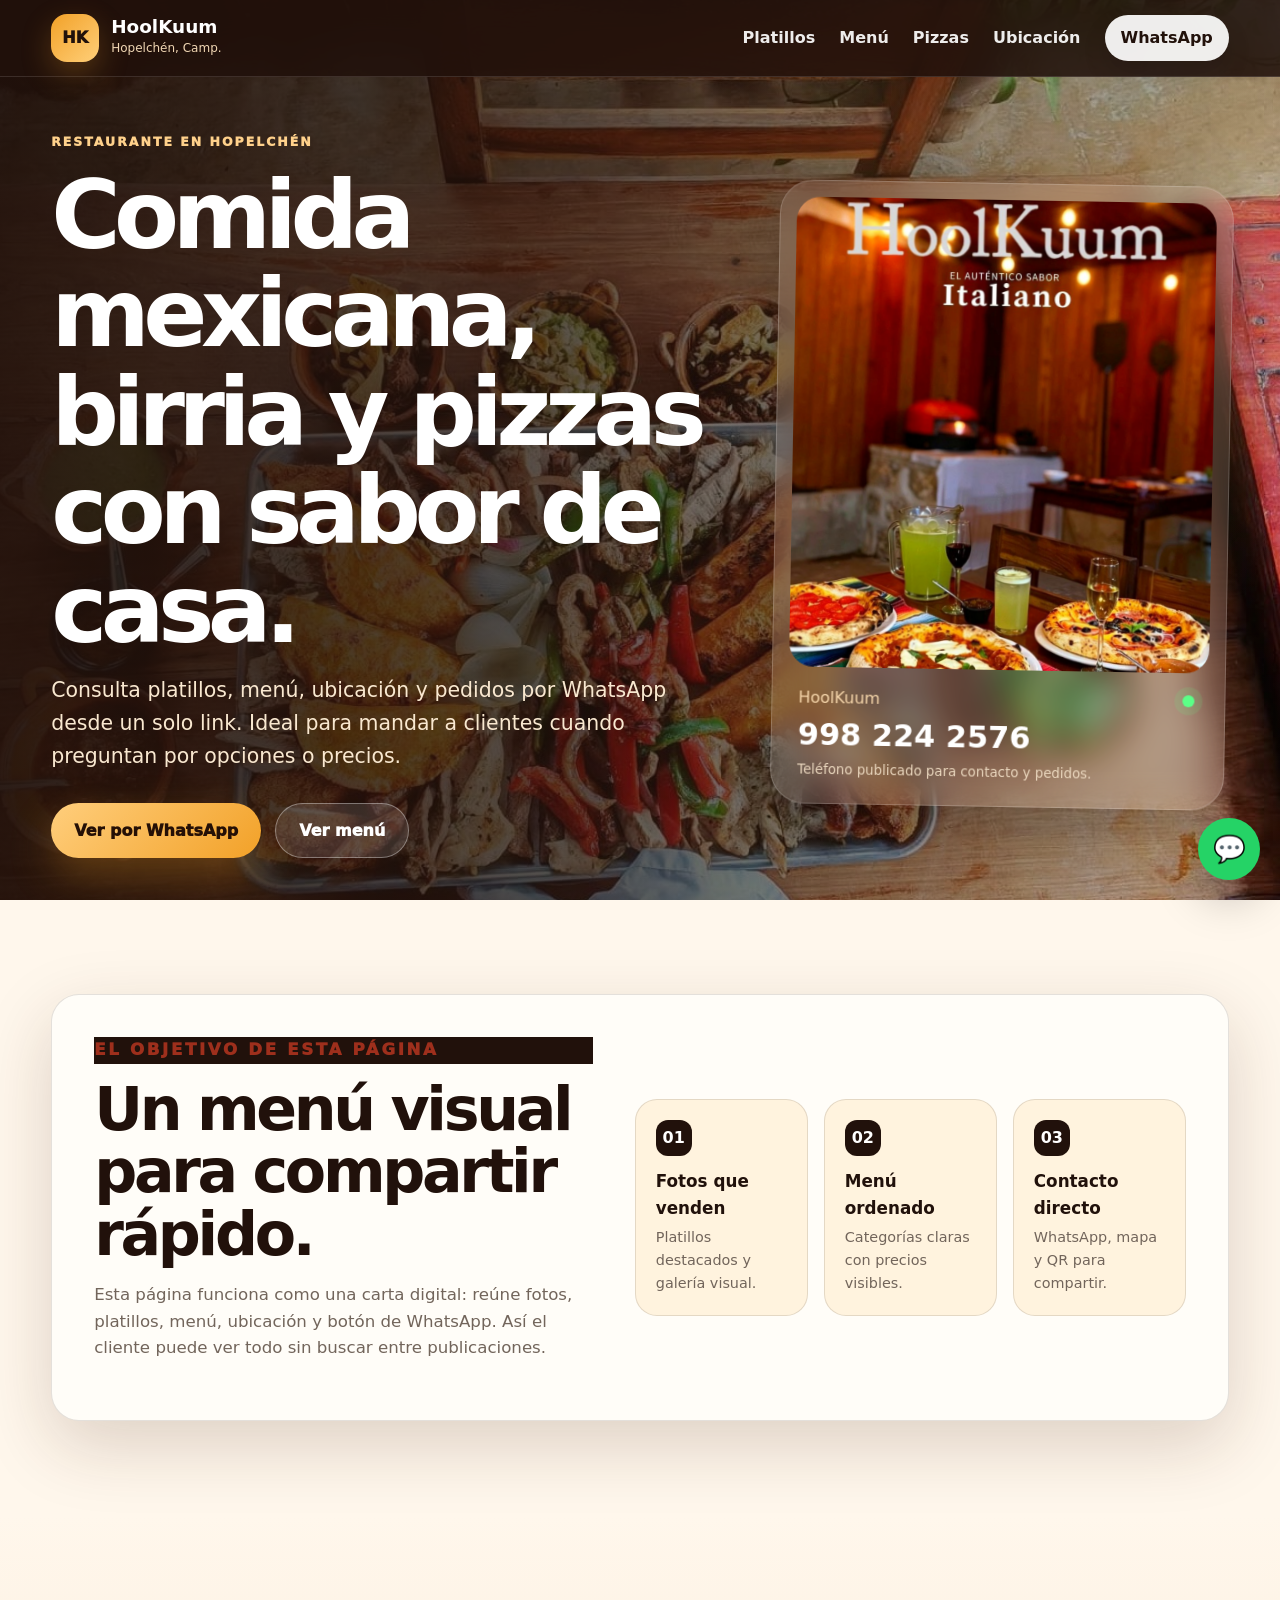
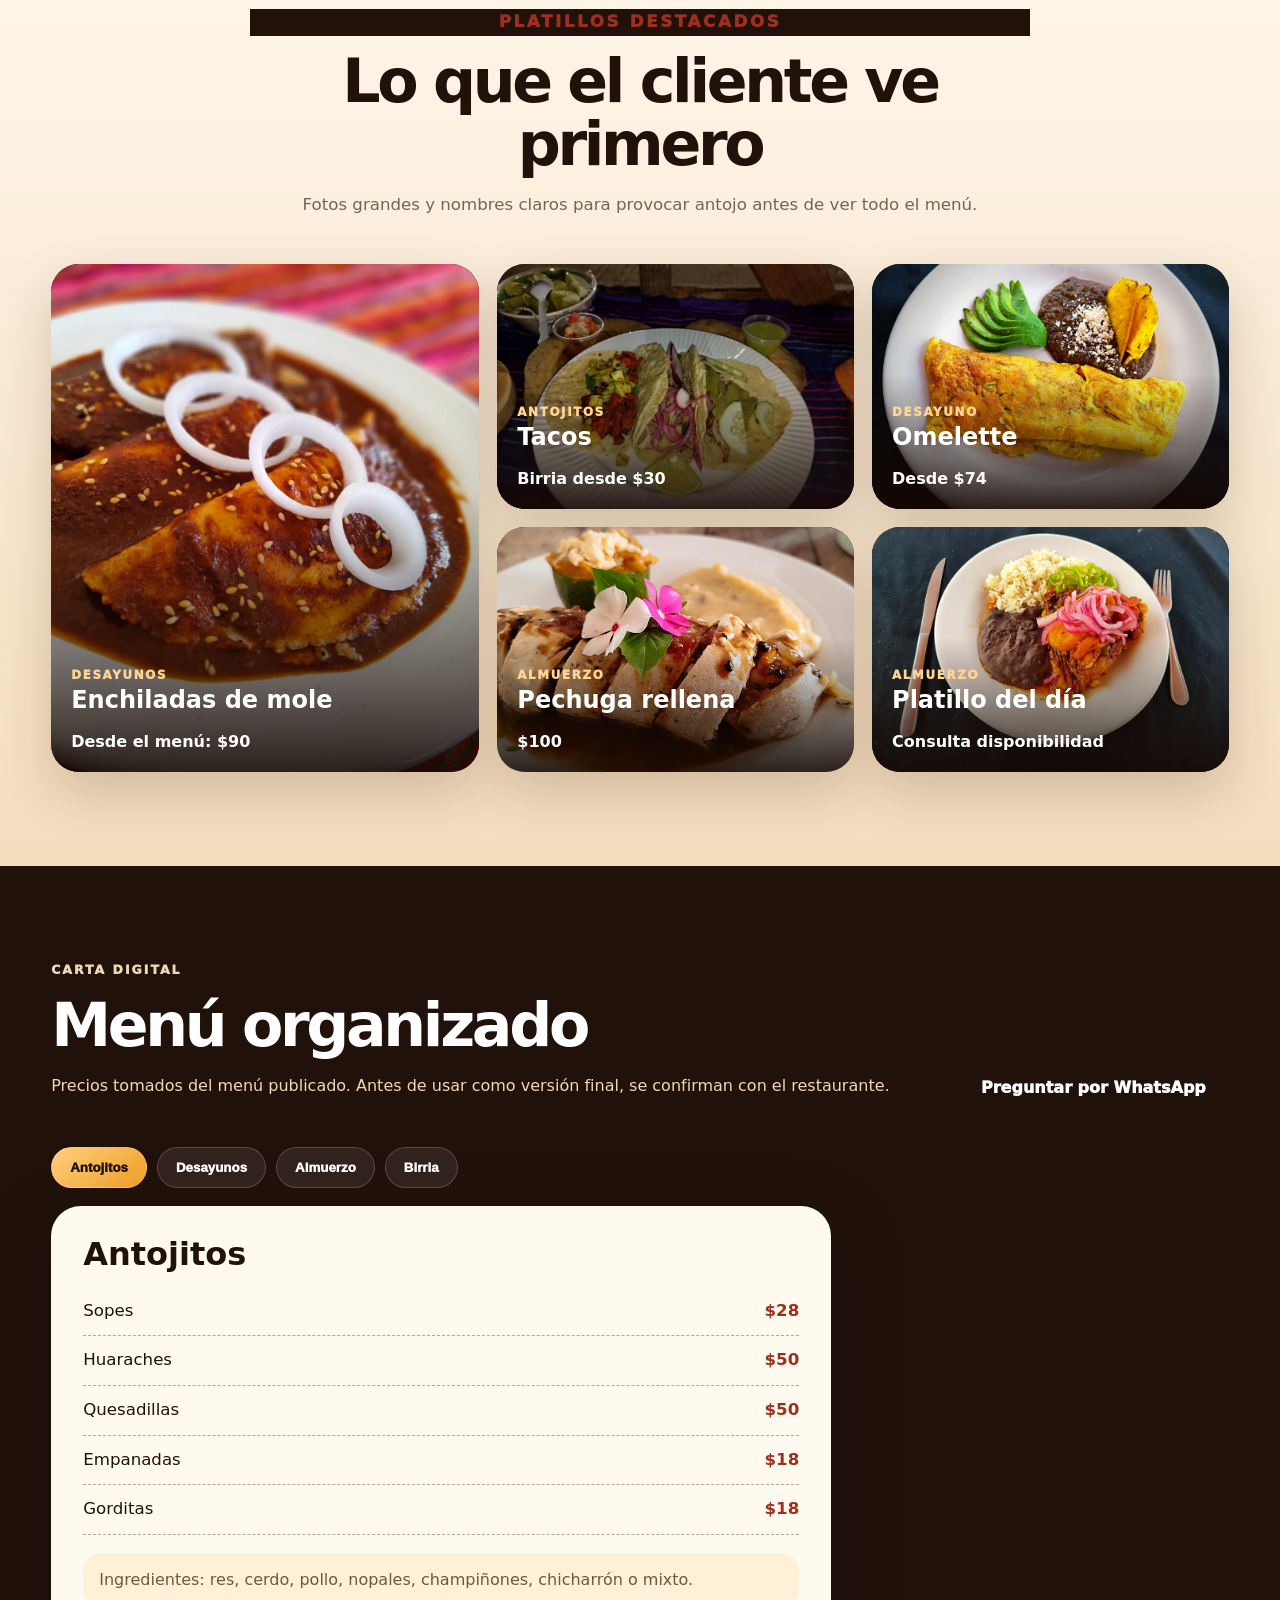
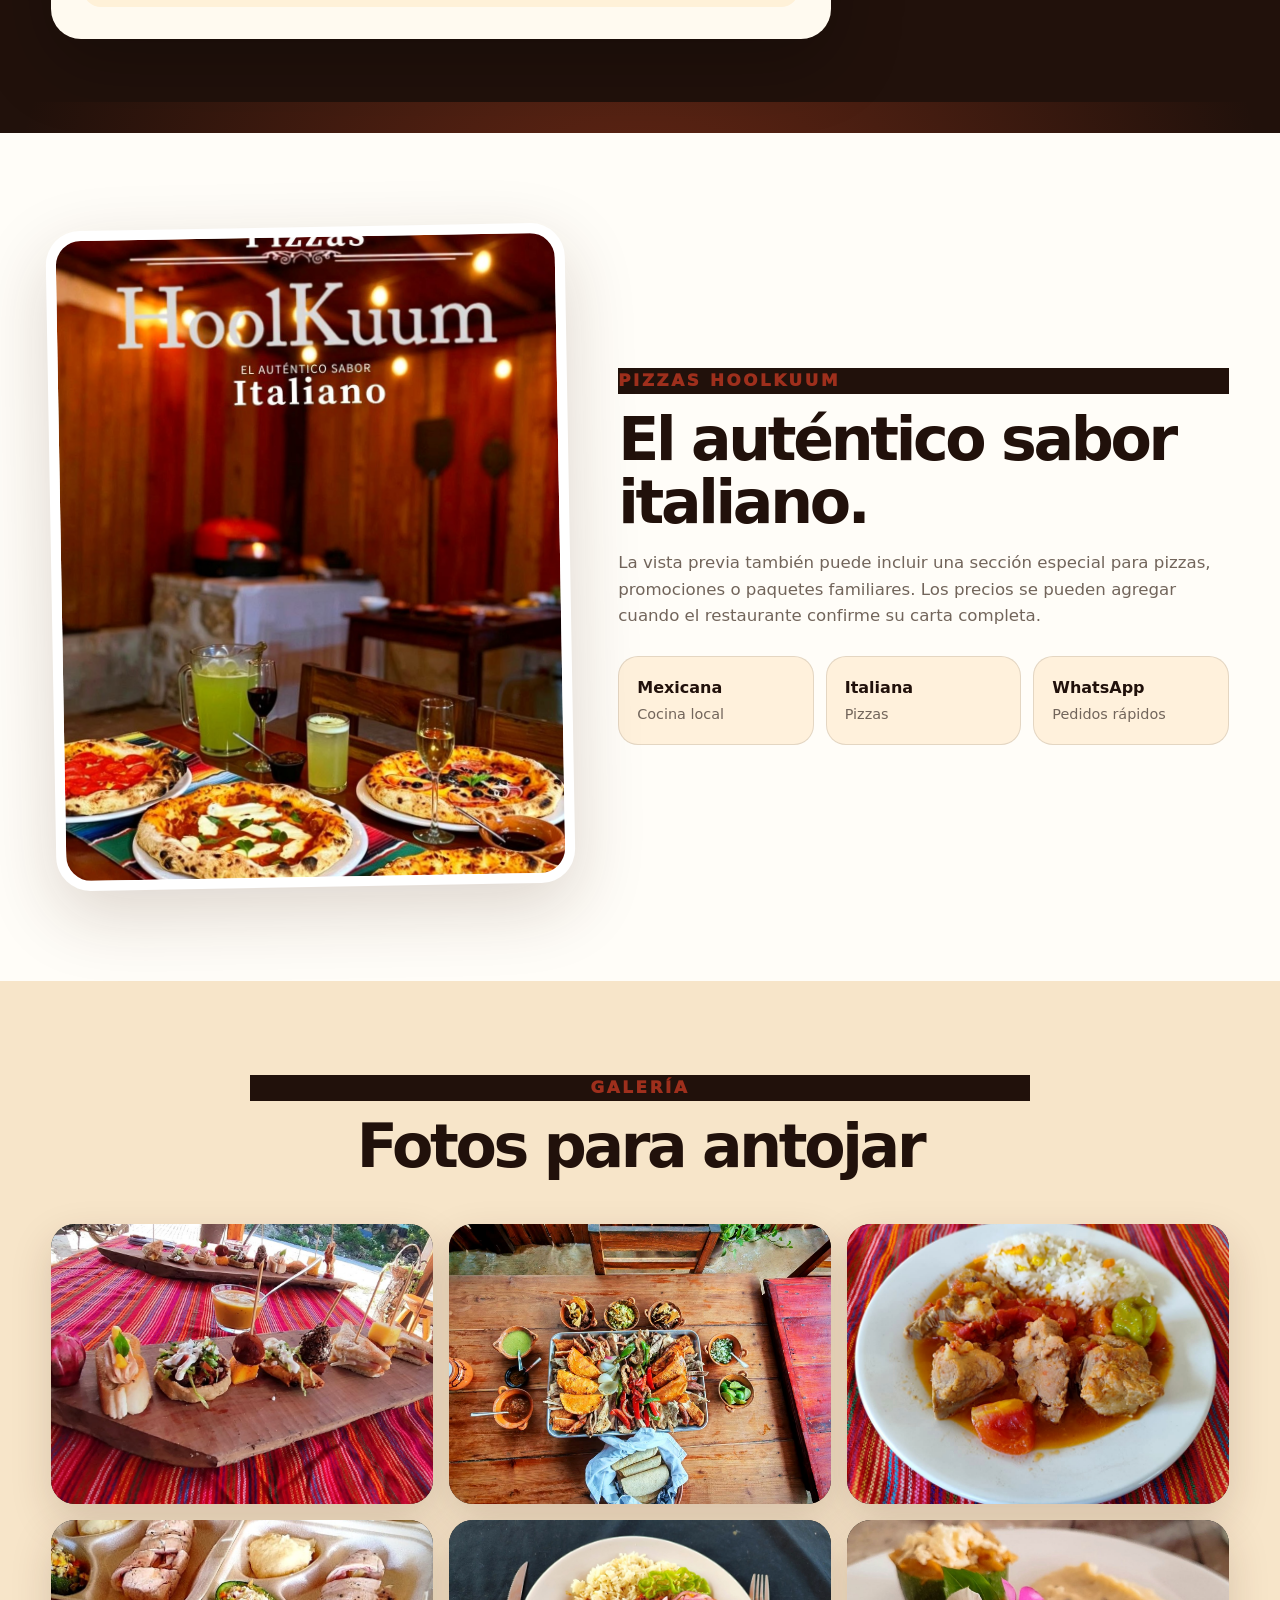
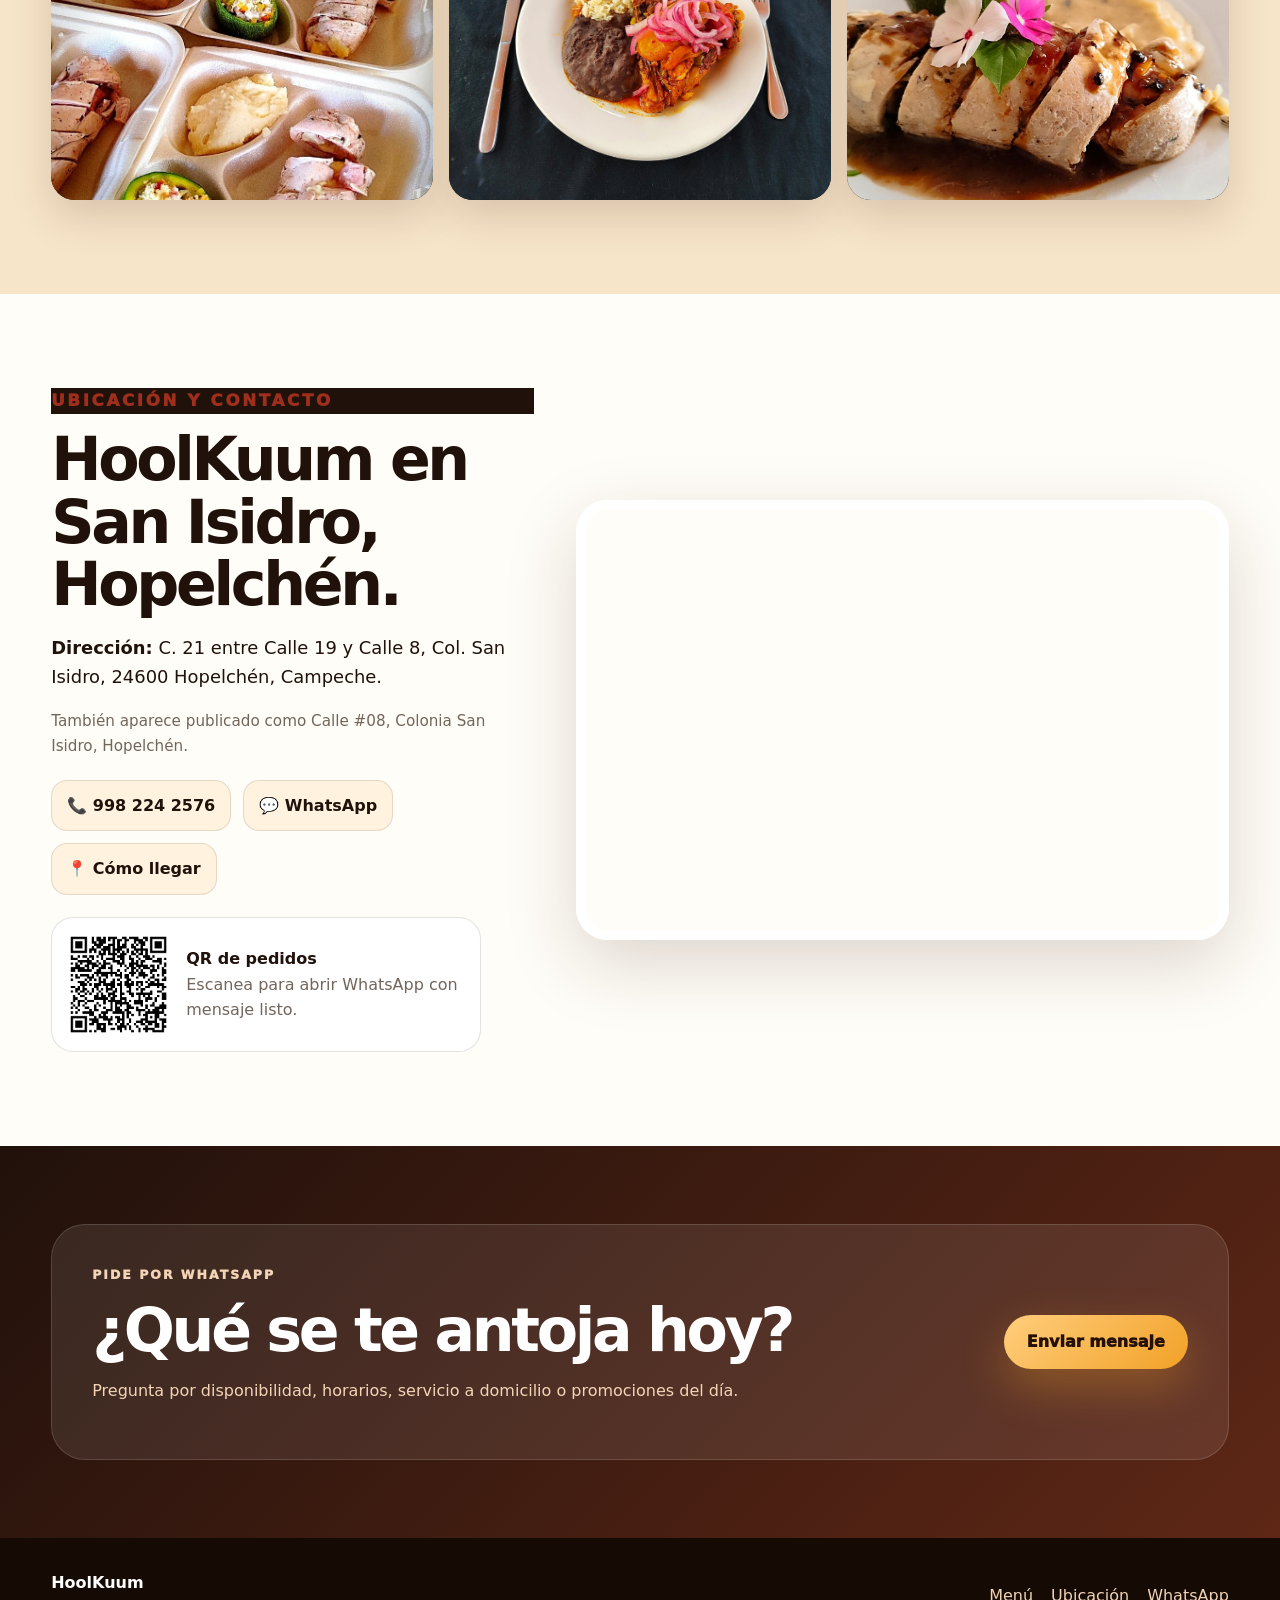
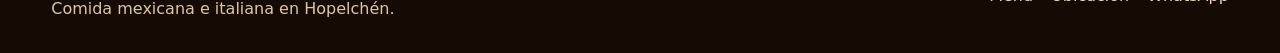
==== index.html @ 2701a2f3 "Add files via upload" ====
<!DOCTYPE html>
<html lang="es">
<head>
  <meta charset="UTF-8" />
  <meta name="viewport" content="width=device-width, initial-scale=1.0" />
  <title>HoolKuum | Comida mexicana e italiana en Hopelchén</title>
  <meta name="description" content="HoolKuum en Hopelchén, Campeche. Antojitos, desayunos, almuerzos, birria y pizzas. Consulta menú, ubicación y pedidos por WhatsApp." />
  <meta property="og:title" content="HoolKuum | Menú y pedidos" />
  <meta property="og:description" content="Consulta platillos, menú, ubicación y pedidos por WhatsApp." />
  <meta property="og:image" content="assets/img/og-hoolkuum.jpg" />
  <meta name="theme-color" content="#21110b" />
  <link rel="stylesheet" href="assets/css/styles.css" />
</head>
<body>
  <a class="skip-link" href="#contenido">Saltar al contenido</a>
  <header class="topbar" id="inicio">
    <div class="container nav">
      <a href="#inicio" class="brand" aria-label="HoolKuum inicio">
        <span class="brand-icon">HK</span>
        <span><strong>HoolKuum</strong><small>Hopelchén, Camp.</small></span>
      </a>
      <button class="nav-toggle" id="navToggle" aria-label="Abrir menú" aria-expanded="false">☰</button>
      <nav class="nav-menu" id="navMenu" aria-label="Navegación principal">
        <a href="#platillos">Platillos</a>
        <a href="#menu">Menú</a>
        <a href="#pizzas">Pizzas</a>
        <a href="#ubicacion">Ubicación</a>
        <a class="mini-cta" href="https://wa.me/529982242576?text=Hola%2C%20quiero%20hacer%20un%20pedido%20en%20HoolKuum" target="_blank" rel="noopener">WhatsApp</a>
      </nav>
    </div>
  </header>

  <main id="contenido">
    <section class="hero">
      <div class="hero-image"></div>
      <div class="hero-shade"></div>
      <div class="container hero-grid">
        <div class="hero-copy">
          <p class="eyebrow">Restaurante en Hopelchén</p>
          <h1>Comida mexicana, birria y pizzas con sabor de casa.</h1>
          <p class="lead">Consulta platillos, menú, ubicación y pedidos por WhatsApp desde un solo link. Ideal para mandar a clientes cuando preguntan por opciones o precios.</p>
          <div class="hero-actions">
            <a class="btn primary" href="https://wa.me/529982242576?text=Hola%2C%20quiero%20informaci%C3%B3n%20del%20men%C3%BA%20de%20HoolKuum" target="_blank" rel="noopener">Ver por WhatsApp</a>
            <a class="btn secondary" href="#menu">Ver menú</a>
          </div>
        </div>
        <aside class="hero-card">
          <img src="assets/img/pizzas-hoolkuum.jpg" alt="Pizzas HoolKuum" />
          <div class="hero-card-body">
            <span class="live-dot"></span>
            <p>HoolKuum</p>
            <strong>998 224 2576</strong>
            <small>Teléfono publicado para contacto y pedidos.</small>
          </div>
        </aside>
      </div>
    </section>

    <section class="section intro">
      <div class="container intro-panel">
        <div>
          <p class="eyebrow dark">El objetivo de esta página</p>
          <h2>Un menú visual para compartir rápido.</h2>
          <p>Esta página funciona como una carta digital: reúne fotos, platillos, menú, ubicación y botón de WhatsApp. Así el cliente puede ver todo sin buscar entre publicaciones.</p>
        </div>
        <div class="feature-list">
          <div><span>01</span><strong>Fotos que venden</strong><p>Platillos destacados y galería visual.</p></div>
          <div><span>02</span><strong>Menú ordenado</strong><p>Categorías claras con precios visibles.</p></div>
          <div><span>03</span><strong>Contacto directo</strong><p>WhatsApp, mapa y QR para compartir.</p></div>
        </div>
      </div>
    </section>

    <section class="section dishes" id="platillos">
      <div class="container">
        <div class="section-title">
          <p class="eyebrow dark">Platillos destacados</p>
          <h2>Lo que el cliente ve primero</h2>
          <p>Fotos grandes y nombres claros para provocar antojo antes de ver todo el menú.</p>
        </div>
        <div class="dish-grid">
          <article class="dish-card big"><img src="assets/img/enchiladas-mole.jpg" alt="Enchiladas de mole" /><div><p>Desayunos</p><h3>Enchiladas de mole</h3><span>Desde el menú: $90</span></div></article>
          <article class="dish-card"><img src="assets/img/tacos.jpg" alt="Tacos HoolKuum" /><div><p>Antojitos</p><h3>Tacos</h3><span>Birria desde $30</span></div></article>
          <article class="dish-card"><img src="assets/img/omelette.jpg" alt="Omelette" /><div><p>Desayuno</p><h3>Omelette</h3><span>Desde $74</span></div></article>
          <article class="dish-card"><img src="assets/img/pechuga-rellena.jpg" alt="Pechuga rellena" /><div><p>Almuerzo</p><h3>Pechuga rellena</h3><span>$100</span></div></article>
          <article class="dish-card"><img src="assets/img/platillo-arroz-frijol.jpg" alt="Platillo con arroz y frijol" /><div><p>Almuerzo</p><h3>Platillo del día</h3><span>Consulta disponibilidad</span></div></article>
        </div>
      </div>
    </section>

    <section class="section menu-section" id="menu">
      <div class="container">
        <div class="menu-head">
          <div>
            <p class="eyebrow">Carta digital</p>
            <h2>Menú organizado</h2>
            <p>Precios tomados del menú publicado. Antes de usar como versión final, se confirman con el restaurante.</p>
          </div>
          <a class="btn dark" href="https://wa.me/529982242576?text=Hola%2C%20quiero%20consultar%20el%20men%C3%BA%20de%20HoolKuum" target="_blank" rel="noopener">Preguntar por WhatsApp</a>
        </div>
        <div class="menu-tabs" role="tablist" aria-label="Categorías del menú">
          <button class="tab active" data-tab="antojitos">Antojitos</button>
          <button class="tab" data-tab="desayunos">Desayunos</button>
          <button class="tab" data-tab="almuerzo">Almuerzo</button>
          <button class="tab" data-tab="birria">Birria</button>
        </div>
        <div class="menu-cards">
          <div class="menu-card tab-panel active" id="antojitos">
            <h3>Antojitos</h3>
            <div class="menu-line"><span>Sopes</span><b>$28</b></div>
            <div class="menu-line"><span>Huaraches</span><b>$50</b></div>
            <div class="menu-line"><span>Quesadillas</span><b>$50</b></div>
            <div class="menu-line"><span>Empanadas</span><b>$18</b></div>
            <div class="menu-line"><span>Gorditas</span><b>$18</b></div>
            <p class="note">Ingredientes: res, cerdo, pollo, nopales, champiñones, chicharrón o mixto.</p>
          </div>
          <div class="menu-card tab-panel" id="desayunos">
            <h3>Desayunos</h3>
            <div class="menu-line"><span>Huevos a la mexicana</span><b>$65</b></div>
            <div class="menu-line"><span>Huevos al albañil</span><b>$60</b></div>
            <div class="menu-line"><span>Huevos con champiñones</span><b>$65</b></div>
            <div class="menu-line"><span>Huevos con res</span><b>$68</b></div>
            <div class="menu-line"><span>Huevos con nopales</span><b>$65</b></div>
            <div class="menu-line"><span>Omelette</span><b>desde $74</b></div>
            <div class="menu-line"><span>Enchiladas de mole</span><b>$90</b></div>
            <div class="menu-line"><span>Chilaquiles rojos / verdes</span><b>$90</b></div>
          </div>
          <div class="menu-card tab-panel" id="almuerzo">
            <h3>Almuerzo</h3>
            <div class="menu-line"><span>Fajitas de pollo</span><b>$90</b></div>
            <div class="menu-line"><span>Fajitas de res</span><b>$100</b></div>
            <div class="menu-line"><span>Fajitas de cerdo</span><b>$90</b></div>
            <div class="menu-line"><span>Milanesa de pollo</span><b>$90</b></div>
            <div class="menu-line"><span>Milanesa de res</span><b>$100</b></div>
            <div class="menu-line"><span>Bistec a la mexicana</span><b>desde $90</b></div>
            <div class="menu-line"><span>Pechuga rellena</span><b>$100</b></div>
          </div>
          <div class="menu-card tab-panel" id="birria">
            <h3>Especial de la casa: Birria</h3>
            <div class="menu-line"><span>Consomé</span><b>$130</b></div>
            <div class="menu-line"><span>Maciza</span><b>$150</b></div>
            <div class="menu-line"><span>Quesabirria</span><b>$35</b></div>
            <div class="menu-line"><span>Quesadilla</span><b>$65</b></div>
            <div class="menu-line"><span>Tacos</span><b>$30</b></div>
          </div>
        </div>
      </div>
    </section>

    <section class="section pizza" id="pizzas">
      <div class="container pizza-grid">
        <div class="pizza-img"><img src="assets/img/pizzas-hoolkuum.jpg" alt="Pizzas HoolKuum, el auténtico sabor italiano" /></div>
        <div>
          <p class="eyebrow dark">Pizzas HoolKuum</p>
          <h2>El auténtico sabor italiano.</h2>
          <p>La vista previa también puede incluir una sección especial para pizzas, promociones o paquetes familiares. Los precios se pueden agregar cuando el restaurante confirme su carta completa.</p>
          <div class="stats">
            <div><b>Mexicana</b><span>Cocina local</span></div>
            <div><b>Italiana</b><span>Pizzas</span></div>
            <div><b>WhatsApp</b><span>Pedidos rápidos</span></div>
          </div>
        </div>
      </div>
    </section>

    <section class="section gallery" id="galeria">
      <div class="container">
        <div class="section-title">
          <p class="eyebrow dark">Galería</p>
          <h2>Fotos para antojar</h2>
        </div>
        <div class="gallery-grid">
          <button data-full="assets/img/tabla-antojitos.jpg"><img src="assets/img/tabla-antojitos.jpg" alt="Tabla de antojitos" /></button>
          <button data-full="assets/img/charola-carnes.jpg"><img src="assets/img/charola-carnes.jpg" alt="Charola de carnes" /></button>
          <button data-full="assets/img/guiso-arroz.jpg"><img src="assets/img/guiso-arroz.jpg" alt="Guiso con arroz" /></button>
          <button data-full="assets/img/comidas-para-llevar.jpg"><img src="assets/img/comidas-para-llevar.jpg" alt="Comidas para llevar" /></button>
          <button data-full="assets/img/platillo-arroz-frijol.jpg"><img src="assets/img/platillo-arroz-frijol.jpg" alt="Platillo con arroz y frijol" /></button>
          <button data-full="assets/img/pechuga-rellena.jpg"><img src="assets/img/pechuga-rellena.jpg" alt="Pechuga rellena" /></button>
        </div>
      </div>
    </section>

    <section class="section location" id="ubicacion">
      <div class="container location-grid">
        <div class="location-copy">
          <p class="eyebrow dark">Ubicación y contacto</p>
          <h2>HoolKuum en San Isidro, Hopelchén.</h2>
          <p class="address"><strong>Dirección:</strong> C. 21 entre Calle 19 y Calle 8, Col. San Isidro, 24600 Hopelchén, Campeche.</p>
          <p class="muted">También aparece publicado como Calle #08, Colonia San Isidro, Hopelchén.</p>
          <div class="contact-row">
            <a href="tel:+529982242576">📞 998 224 2576</a>
            <a href="https://wa.me/529982242576?text=Hola%2C%20quiero%20hacer%20un%20pedido%20en%20HoolKuum" target="_blank" rel="noopener">💬 WhatsApp</a>
            <a href="https://www.google.com/maps/search/?api=1&query=HoolKuum%20C.%2021%20Entre%20Calle%2019%20Y%20Calle%208%20San%20Isidro%20Hopelch%C3%A9n%20Campeche" target="_blank" rel="noopener">📍 Cómo llegar</a>
          </div>
          <div class="qr-box">
            <img src="assets/img/qr-whatsapp.png" alt="QR WhatsApp HoolKuum" />
            <div><b>QR de pedidos</b><span>Escanea para abrir WhatsApp con mensaje listo.</span></div>
          </div>
        </div>
        <div class="map-card">
          <iframe title="Mapa HoolKuum" loading="lazy" referrerpolicy="no-referrer-when-downgrade" src="https://www.google.com/maps?q=HoolKuum%20C.%2021%20Entre%20Calle%2019%20Y%20Calle%208%20San%20Isidro%20Hopelch%C3%A9n%20Campeche&output=embed"></iframe>
        </div>
      </div>
    </section>

    <section class="final-cta">
      <div class="container cta-panel">
        <div>
          <p class="eyebrow">Pide por WhatsApp</p>
          <h2>¿Qué se te antoja hoy?</h2>
          <p>Pregunta por disponibilidad, horarios, servicio a domicilio o promociones del día.</p>
        </div>
        <a class="btn primary" href="https://wa.me/529982242576?text=Hola%2C%20quiero%20informaci%C3%B3n%20del%20men%C3%BA%20de%20HoolKuum" target="_blank" rel="noopener">Enviar mensaje</a>
      </div>
    </section>
  </main>

  <footer class="footer">
    <div class="container footer-grid">
      <div><strong>HoolKuum</strong><span>Comida mexicana e italiana en Hopelchén.</span></div>
      <div><a href="#menu">Menú</a><a href="#ubicacion">Ubicación</a><a href="https://wa.me/529982242576" target="_blank" rel="noopener">WhatsApp</a></div>
    </div>
  </footer>

  <a class="floating-whatsapp" href="https://wa.me/529982242576?text=Hola%2C%20quiero%20hacer%20un%20pedido%20en%20HoolKuum" target="_blank" rel="noopener" aria-label="WhatsApp">💬</a>
  <div class="lightbox" id="lightbox" aria-hidden="true"><button id="closeLightbox" aria-label="Cerrar">×</button><img id="lightboxImg" src="" alt="Imagen ampliada" /></div>
  <script src="assets/js/main.js"></script>
</body>
</html>
---- assets/css/styles.css ----
:root{--bg:#fff7ec;--paper:#fffdf8;--ink:#21110b;--muted:#72655b;--red:#9e2f1c;--red2:#c74724;--orange:#f2a128;--cream:#ffe2b0;--wood:#6d321d;--green:#29543c;--line:rgba(33,17,11,.12);--shadow:0 24px 70px rgba(65,31,17,.18);--radius:28px}*{box-sizing:border-box}html{scroll-behavior:smooth}body{margin:0;background:var(--bg);color:var(--ink);font-family:Inter,ui-sans-serif,system-ui,-apple-system,Segoe UI,Arial,sans-serif;line-height:1.6}img{display:block;max-width:100%}a{text-decoration:none;color:inherit}.container{width:min(1180px,92%);margin-inline:auto}.skip-link{position:absolute;left:-999px;top:10px;background:#fff;padding:10px 14px;border-radius:12px;z-index:999}.skip-link:focus{left:10px}.topbar{position:fixed;inset:0 0 auto;z-index:50;background:rgba(33,17,11,.86);backdrop-filter:blur(18px);border-bottom:1px solid rgba(255,255,255,.12)}.nav{height:76px;display:flex;align-items:center;justify-content:space-between;color:#fff}.brand{display:flex;align-items:center;gap:12px}.brand-icon{width:48px;height:48px;border-radius:16px;display:grid;place-items:center;background:linear-gradient(135deg,var(--orange),#ffcf79);color:var(--ink);font-weight:950;box-shadow:0 12px 30px rgba(242,161,40,.25)}.brand strong{display:block;line-height:1;font-size:1.15rem}.brand small{display:block;color:#f1d7b4;font-size:.75rem;margin-top:3px}.nav-menu{display:flex;align-items:center;gap:24px;font-weight:850}.nav-menu a{opacity:.92}.nav-menu a:hover{color:#ffd38a}.mini-cta{background:#fff;color:var(--ink)!important;border-radius:999px;padding:10px 16px;box-shadow:0 12px 28px rgba(0,0,0,.18)}.nav-toggle{display:none;background:transparent;color:#fff;border:1px solid rgba(255,255,255,.28);border-radius:12px;padding:7px 11px;font-size:1.4rem}.hero{position:relative;min-height:100svh;display:flex;align-items:center;overflow:hidden}.hero-image{position:absolute;inset:0;background:url('../img/hero.jpg') center/cover no-repeat;transform:scale(1.04)}.hero-shade{position:absolute;inset:0;background:linear-gradient(90deg,rgba(33,17,11,.95),rgba(33,17,11,.72) 45%,rgba(33,17,11,.16)),radial-gradient(circle at 82% 28%,rgba(242,161,40,.28),transparent 32%)}.hero-grid{position:relative;display:grid;grid-template-columns:1.08fr .72fr;gap:42px;align-items:center;padding-top:90px;color:#fff}.eyebrow{margin:0 0 14px;text-transform:uppercase;letter-spacing:.16em;font-size:.78rem;font-weight:950;color:#ffd18b}.eyebrow.dark{color:#9e2f1c}h1,h2,h3{line-height:1.04;margin:0 0 16px}h1{font-size:clamp(3.1rem,7.4vw,6.8rem);letter-spacing:-.07em;max-width:900px}h2{font-size:clamp(2.1rem,4.7vw,4rem);letter-spacing:-.055em}.lead{font-size:clamp(1.06rem,2vw,1.28rem);max-width:720px;color:#f9e8d0;margin:0 0 30px}.hero-actions{display:flex;gap:14px;flex-wrap:wrap}.btn{display:inline-flex;align-items:center;justify-content:center;border:0;border-radius:999px;padding:14px 23px;font-weight:950;transition:.22s ease;cursor:pointer}.btn:hover{transform:translateY(-2px)}.primary{background:linear-gradient(135deg,#ffce7c,var(--orange));color:#251006;box-shadow:0 18px 44px rgba(242,161,40,.32)}.secondary{border:1px solid rgba(255,255,255,.35);background:rgba(255,255,255,.12);color:#fff}.dark{background:var(--ink);color:#fff}.hero-card{background:rgba(255,255,255,.12);border:1px solid rgba(255,255,255,.18);backdrop-filter:blur(16px);border-radius:34px;padding:16px;box-shadow:0 24px 70px rgba(0,0,0,.28);transform:rotate(1deg)}.hero-card img{height:470px;width:100%;object-fit:cover;border-radius:24px}.hero-card-body{padding:18px 10px 6px;position:relative}.hero-card-body p{margin:0;color:#f5d5aa}.hero-card-body strong{font-size:1.9rem}.hero-card-body small{display:block;color:#ead7be}.live-dot{width:12px;height:12px;border-radius:50%;background:#5bff87;position:absolute;right:14px;top:22px;box-shadow:0 0 0 8px rgba(91,255,135,.13)}.section{padding:94px 0}.intro-panel{background:var(--paper);border:1px solid var(--line);border-radius:var(--radius);box-shadow:var(--shadow);padding:42px;display:grid;grid-template-columns:.95fr 1.05fr;gap:42px;align-items:center}.intro-panel p,.section-title p,.pizza p,.location p{color:var(--muted);font-size:1.04rem}.feature-list{display:grid;grid-template-columns:repeat(3,1fr);gap:16px}.feature-list div{background:#fff3de;border:1px solid var(--line);border-radius:22px;padding:20px}.feature-list span{display:inline-grid;place-items:center;width:36px;height:36px;border-radius:12px;background:var(--ink);color:#fff;font-weight:900;margin-bottom:12px}.feature-list strong{display:block;font-size:1.05rem}.feature-list p{font-size:.9rem;margin:4px 0 0}.section-title{text-align:center;max-width:780px;margin:0 auto 46px}.dishes{background:linear-gradient(180deg,#fff7ec,#f4ddbd)}.dish-grid{display:grid;grid-template-columns:1.2fr 1fr 1fr;grid-auto-rows:245px;gap:18px}.dish-card{position:relative;border-radius:28px;overflow:hidden;background:#111;box-shadow:0 20px 52px rgba(68,28,12,.2);min-height:220px}.dish-card.big{grid-row:span 2}.dish-card img{width:100%;height:100%;object-fit:cover;transition:.28s ease}.dish-card:hover img{transform:scale(1.045)}.dish-card:after{content:'';position:absolute;inset:0;background:linear-gradient(0deg,rgba(20,8,2,.88),transparent 55%)}.dish-card div{position:absolute;left:20px;right:20px;bottom:18px;z-index:2;color:#fff}.dish-card p{margin:0 0 3px;color:#ffd595;text-transform:uppercase;font-size:.74rem;letter-spacing:.14em;font-weight:950}.dish-card h3{font-size:1.5rem}.dish-card span{font-weight:900;color:#fff}.menu-section{background:var(--ink);color:#fff;position:relative;overflow:hidden}.menu-section:before{content:'';position:absolute;inset:auto -20% -45% -20%;height:420px;background:radial-gradient(circle,rgba(199,71,36,.45),transparent 70%)}.menu-head{position:relative;display:flex;justify-content:space-between;align-items:end;gap:24px;margin-bottom:32px}.menu-head p{color:#f1d7b4}.menu-tabs{position:relative;display:flex;gap:10px;flex-wrap:wrap;margin-bottom:18px}.tab{border:1px solid rgba(255,255,255,.18);background:rgba(255,255,255,.08);color:#fff;border-radius:999px;padding:12px 18px;font-weight:950;cursor:pointer}.tab.active{background:linear-gradient(135deg,#ffce7c,var(--orange));color:var(--ink)}.menu-cards{position:relative}.menu-card{display:none;background:#fffaf0;color:var(--ink);border-radius:30px;padding:32px;box-shadow:0 24px 70px rgba(0,0,0,.25);max-width:780px}.menu-card.active{display:block}.menu-card h3{font-size:2rem}.menu-line{display:flex;align-items:end;gap:12px;border-bottom:1px dashed rgba(33,17,11,.35);padding:11px 0;font-size:1.04rem}.menu-line span{flex:1}.menu-line b{color:#9e2f1c}.note{background:#fff1d8;border-radius:18px;padding:14px 16px;color:#6e5744;margin:18px 0 0}.pizza{background:var(--paper)}.pizza-grid{display:grid;grid-template-columns:.85fr 1fr;gap:48px;align-items:center}.pizza-img{border-radius:34px;overflow:hidden;box-shadow:var(--shadow);transform:rotate(-1deg);background:#fff;padding:10px}.pizza-img img{border-radius:25px;max-height:640px;width:100%;object-fit:cover}.stats{display:grid;grid-template-columns:repeat(3,1fr);gap:12px;margin-top:26px}.stats div{background:#fff1dc;border:1px solid var(--line);border-radius:20px;padding:18px}.stats b{display:block}.stats span{color:var(--muted);font-size:.9rem}.gallery{background:#f7e5c9}.gallery-grid{display:grid;grid-template-columns:repeat(3,1fr);gap:16px}.gallery-grid button{border:0;background:#111;padding:0;border-radius:24px;overflow:hidden;box-shadow:0 16px 40px rgba(65,31,17,.17);cursor:pointer}.gallery-grid img{width:100%;height:280px;object-fit:cover;transition:.25s ease}.gallery-grid button:hover img{transform:scale(1.06);opacity:.86}.location{background:var(--paper)}.location-grid{display:grid;grid-template-columns:.85fr 1.15fr;gap:42px;align-items:center}.address{font-size:1.12rem!important;color:var(--ink)!important}.muted{font-size:.95rem!important}.contact-row{display:flex;flex-wrap:wrap;gap:12px;margin:22px 0}.contact-row a{background:#fff3df;border:1px solid var(--line);border-radius:16px;padding:12px 15px;font-weight:900}.qr-box{display:flex;align-items:center;gap:15px;background:#fff;border:1px solid var(--line);border-radius:22px;padding:14px;max-width:430px}.qr-box img{width:105px;height:105px;border-radius:14px}.qr-box b{display:block}.qr-box span{display:block;color:var(--muted)}.map-card{height:440px;border-radius:32px;overflow:hidden;border:9px solid #fff;box-shadow:var(--shadow)}.map-card iframe{width:100%;height:100%;border:0}.final-cta{padding:78px 0;background:linear-gradient(135deg,#21110b,#5e2716);color:#fff}.cta-panel{display:flex;justify-content:space-between;align-items:center;gap:24px;background:rgba(255,255,255,.09);border:1px solid rgba(255,255,255,.14);border-radius:34px;padding:40px}.cta-panel p{color:#f3d5b6}.footer{background:#160a05;color:#fff;padding:32px 0}.footer-grid{display:flex;justify-content:space-between;gap:20px;align-items:center}.footer-grid span{display:block;color:#dec5aa}.footer-grid div:last-child{display:flex;gap:18px;flex-wrap:wrap;color:#efd3b2}.floating-whatsapp{position:fixed;right:20px;bottom:20px;width:62px;height:62px;border-radius:50%;display:grid;place-items:center;background:#25d366;color:#fff;font-size:1.65rem;box-shadow:0 18px 45px rgba(0,0,0,.25);z-index:60}.lightbox{position:fixed;inset:0;background:rgba(0,0,0,.9);display:none;align-items:center;justify-content:center;padding:24px;z-index:100}.lightbox.open{display:flex}.lightbox img{max-width:min(94vw,1220px);max-height:86vh;border-radius:22px;background:#fff;object-fit:contain}.lightbox button{position:absolute;right:20px;top:20px;border:0;width:48px;height:48px;border-radius:50%;font-size:2rem;cursor:pointer}@media(max-width:900px){.nav-toggle{display:block}.nav-menu{position:absolute;top:76px;left:4%;right:4%;display:none;flex-direction:column;align-items:stretch;background:#21110b;border:1px solid rgba(255,255,255,.12);border-radius:22px;padding:18px}.nav-menu.open{display:flex}.hero-grid,.intro-panel,.pizza-grid,.location-grid{grid-template-columns:1fr}.hero{min-height:980px}.hero-card{max-width:470px}.feature-list,.dish-grid,.gallery-grid,.stats{grid-template-columns:1fr 1fr}.dish-card.big{grid-row:auto}.menu-head,.cta-panel,.footer-grid{flex-direction:column;align-items:flex-start}.menu-card{max-width:100%}}@media(max-width:580px){.nav{height:70px}.brand-icon{width:42px;height:42px}.hero{min-height:940px}.hero-grid{padding-top:110px}.hero-card img{height:360px}h1{font-size:3.15rem}.section{padding:70px 0}.intro-panel{padding:26px}.feature-list,.dish-grid,.gallery-grid,.stats{grid-template-columns:1fr}.dish-grid{grid-auto-rows:270px}.gallery-grid img{height:270px}.menu-card{padding:24px}.menu-line{font-size:.96rem}.location-grid{gap:28px}.map-card{height:360px}.qr-box{flex-direction:column;align-items:flex-start}.floating-whatsapp{right:14px;bottom:14px;width:56px;height:56px}}
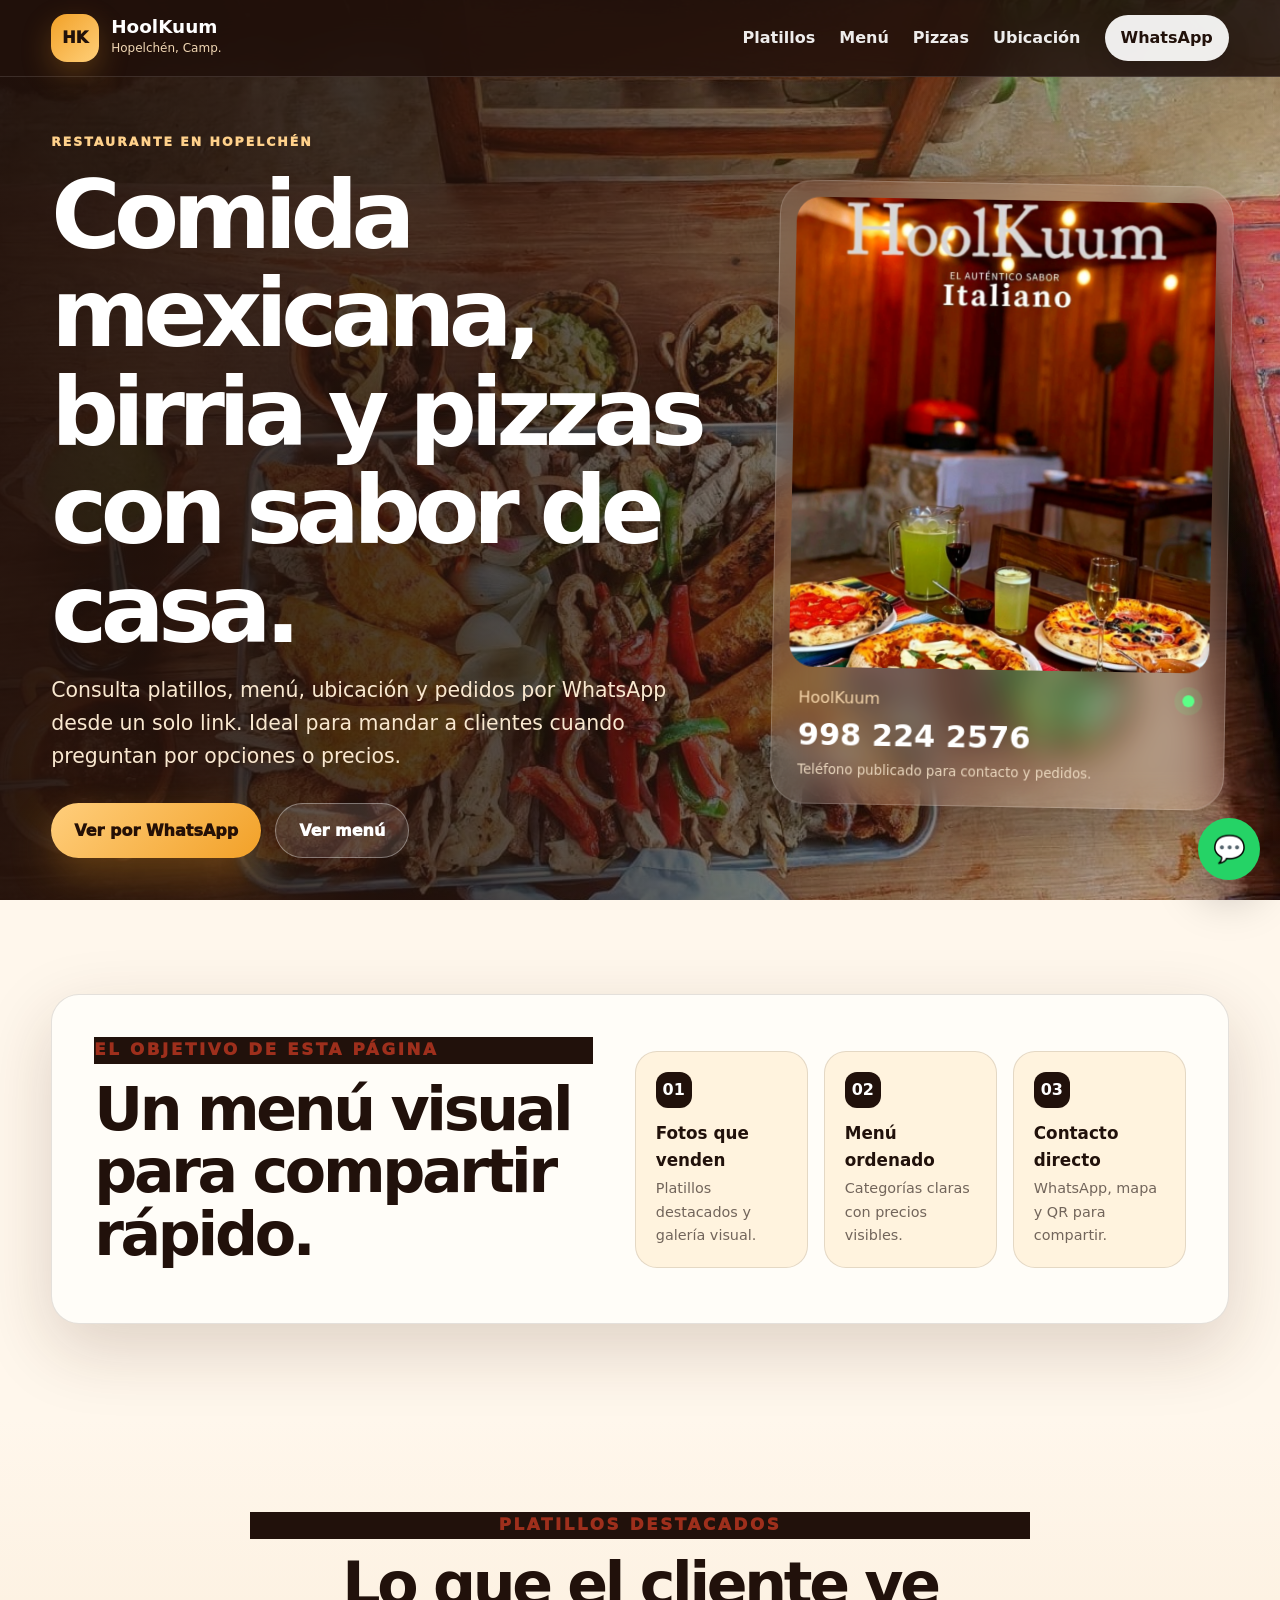
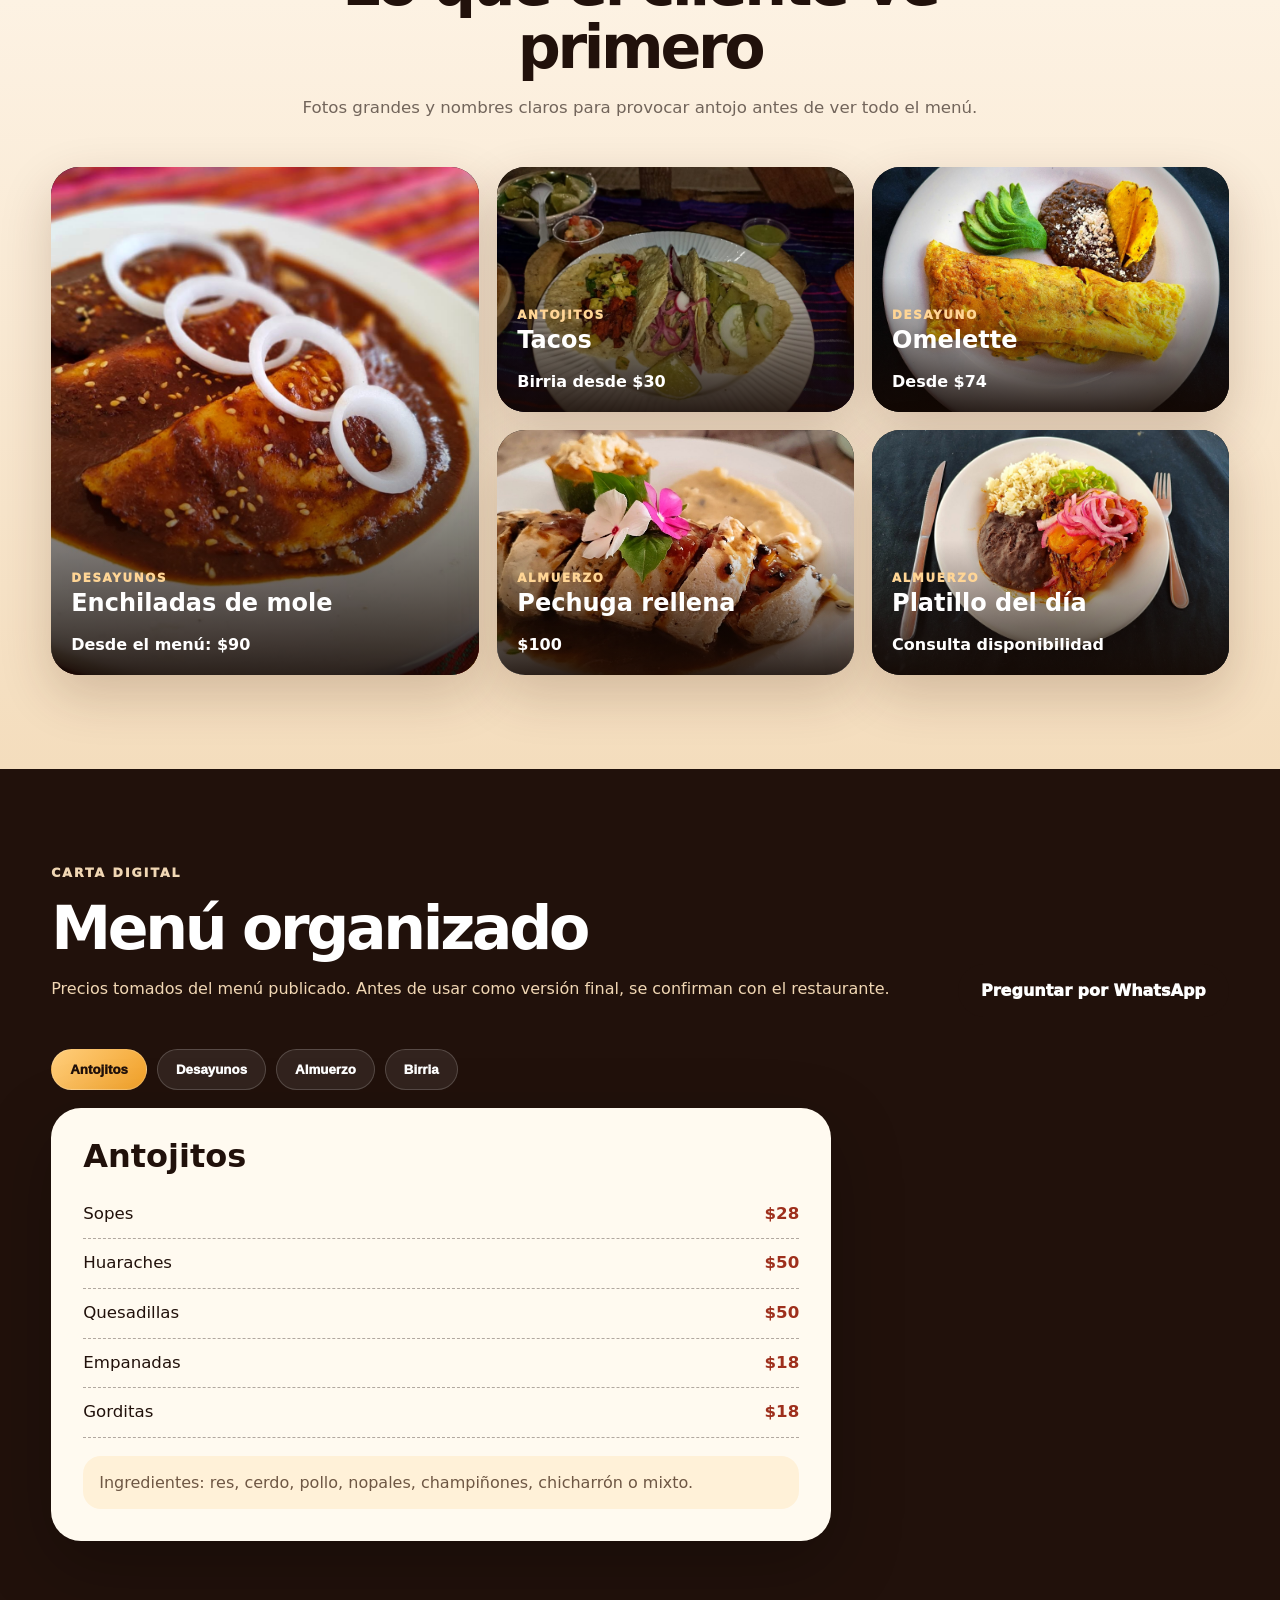
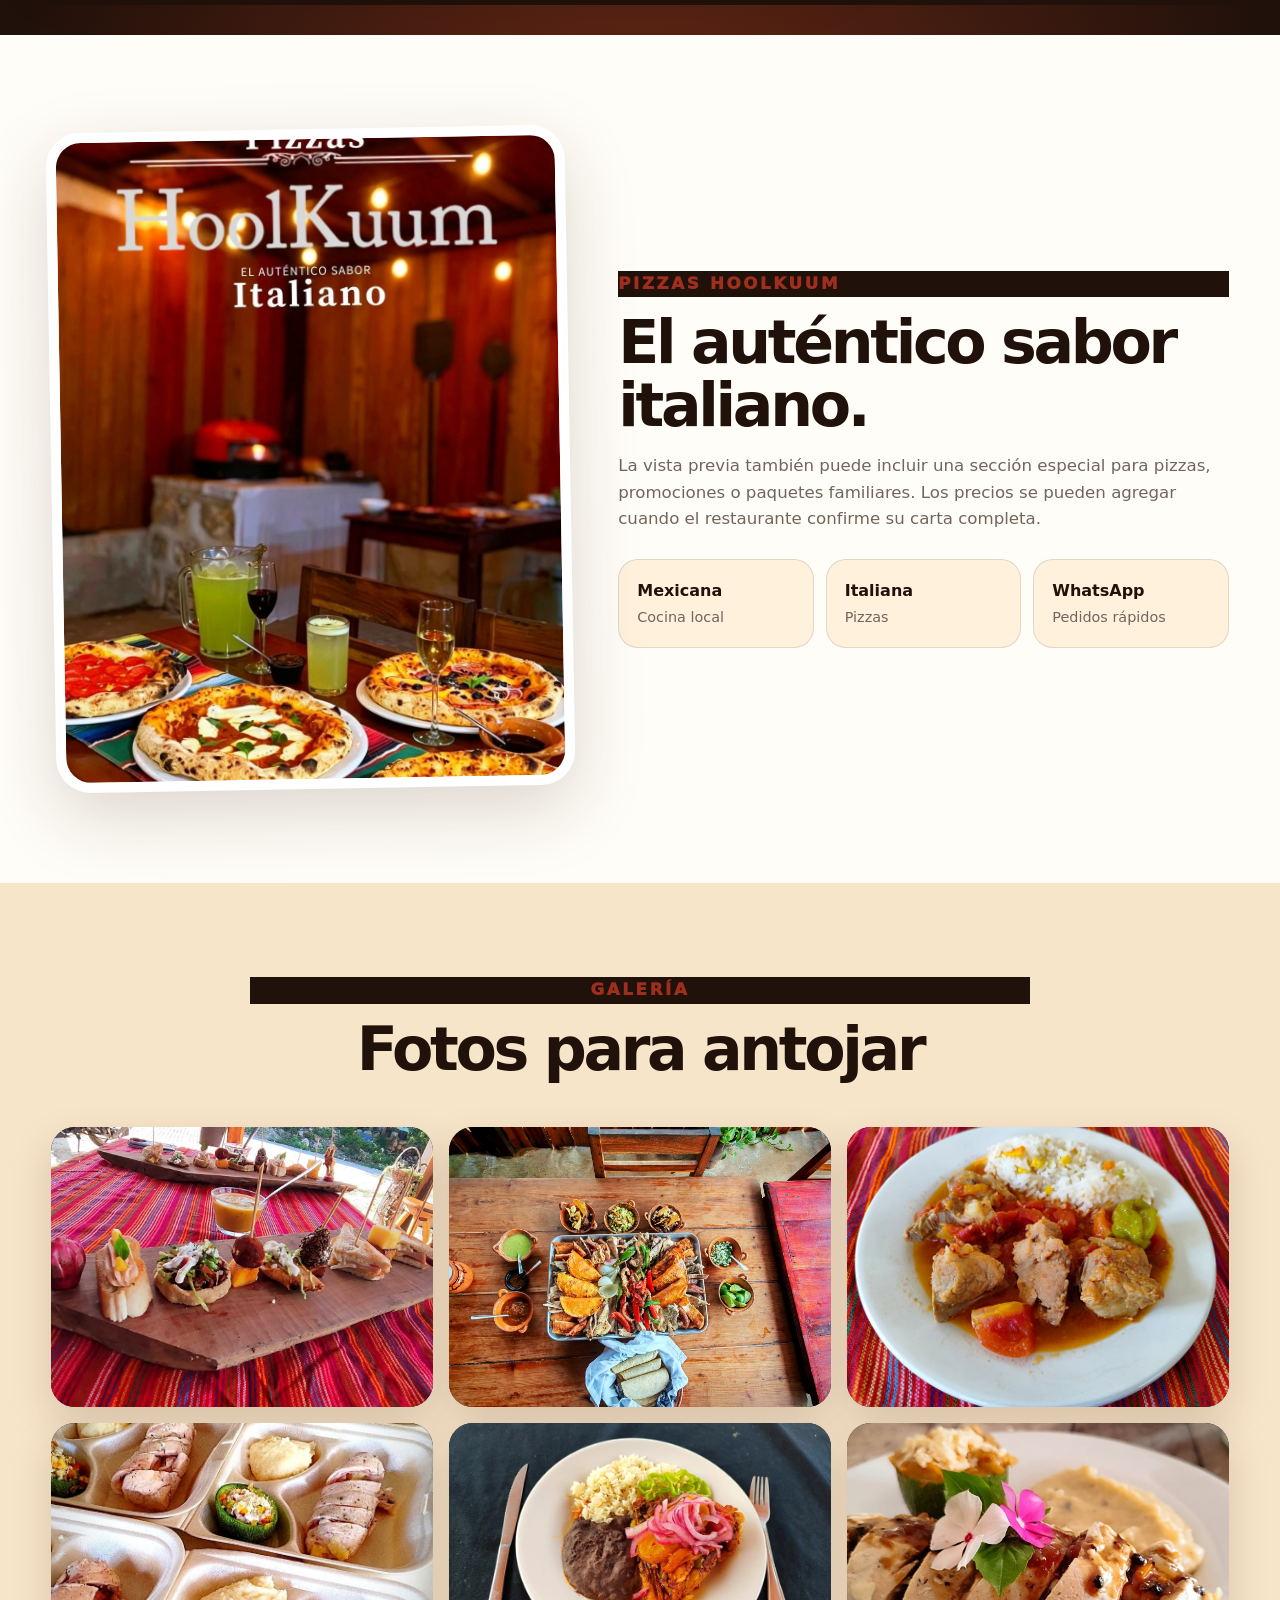
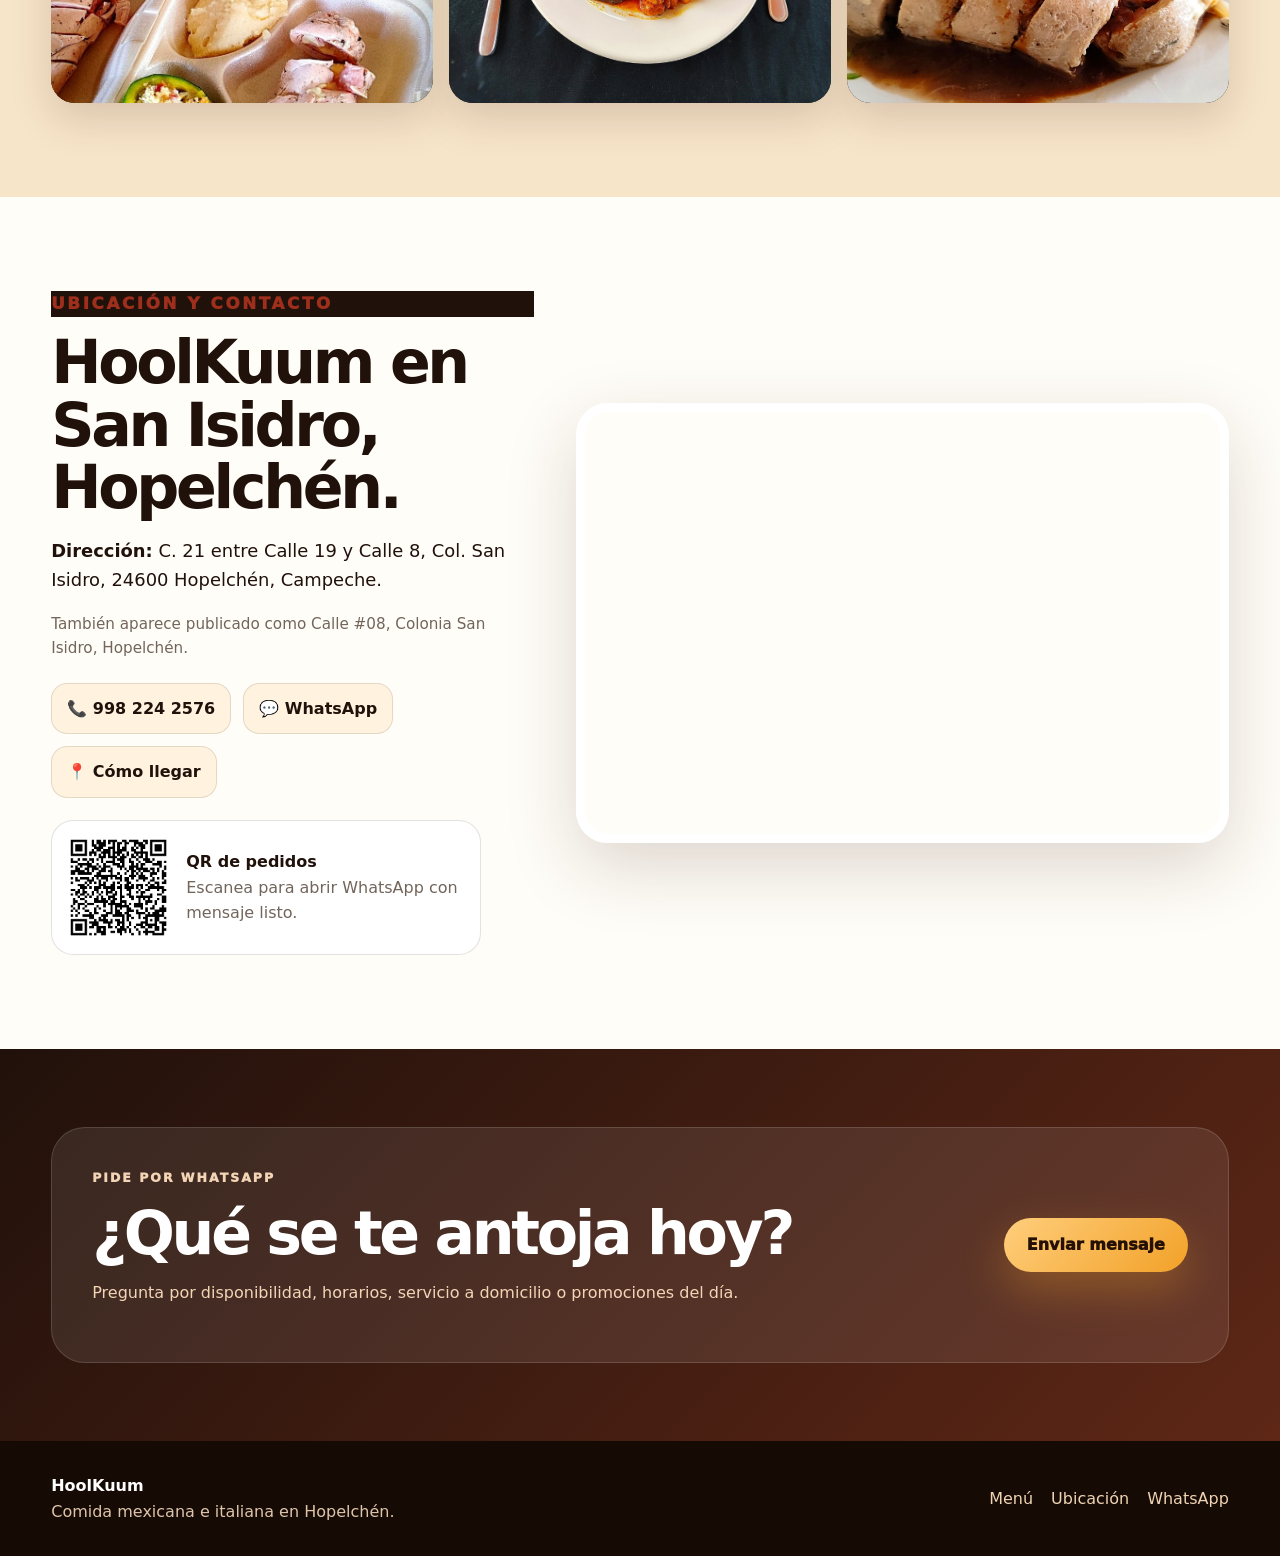
==== commit ba392834: "Actualizar index.html" ====
--- a/index.html
+++ b/index.html
@@ -61,7 +61,6 @@
         <div>
           <p class="eyebrow dark">El objetivo de esta página</p>
           <h2>Un menú visual para compartir rápido.</h2>
-          <p>Esta página funciona como una carta digital: reúne fotos, platillos, menú, ubicación y botón de WhatsApp. Así el cliente puede ver todo sin buscar entre publicaciones.</p>
         </div>
         <div class="feature-list">
           <div><span>01</span><strong>Fotos que venden</strong><p>Platillos destacados y galería visual.</p></div>
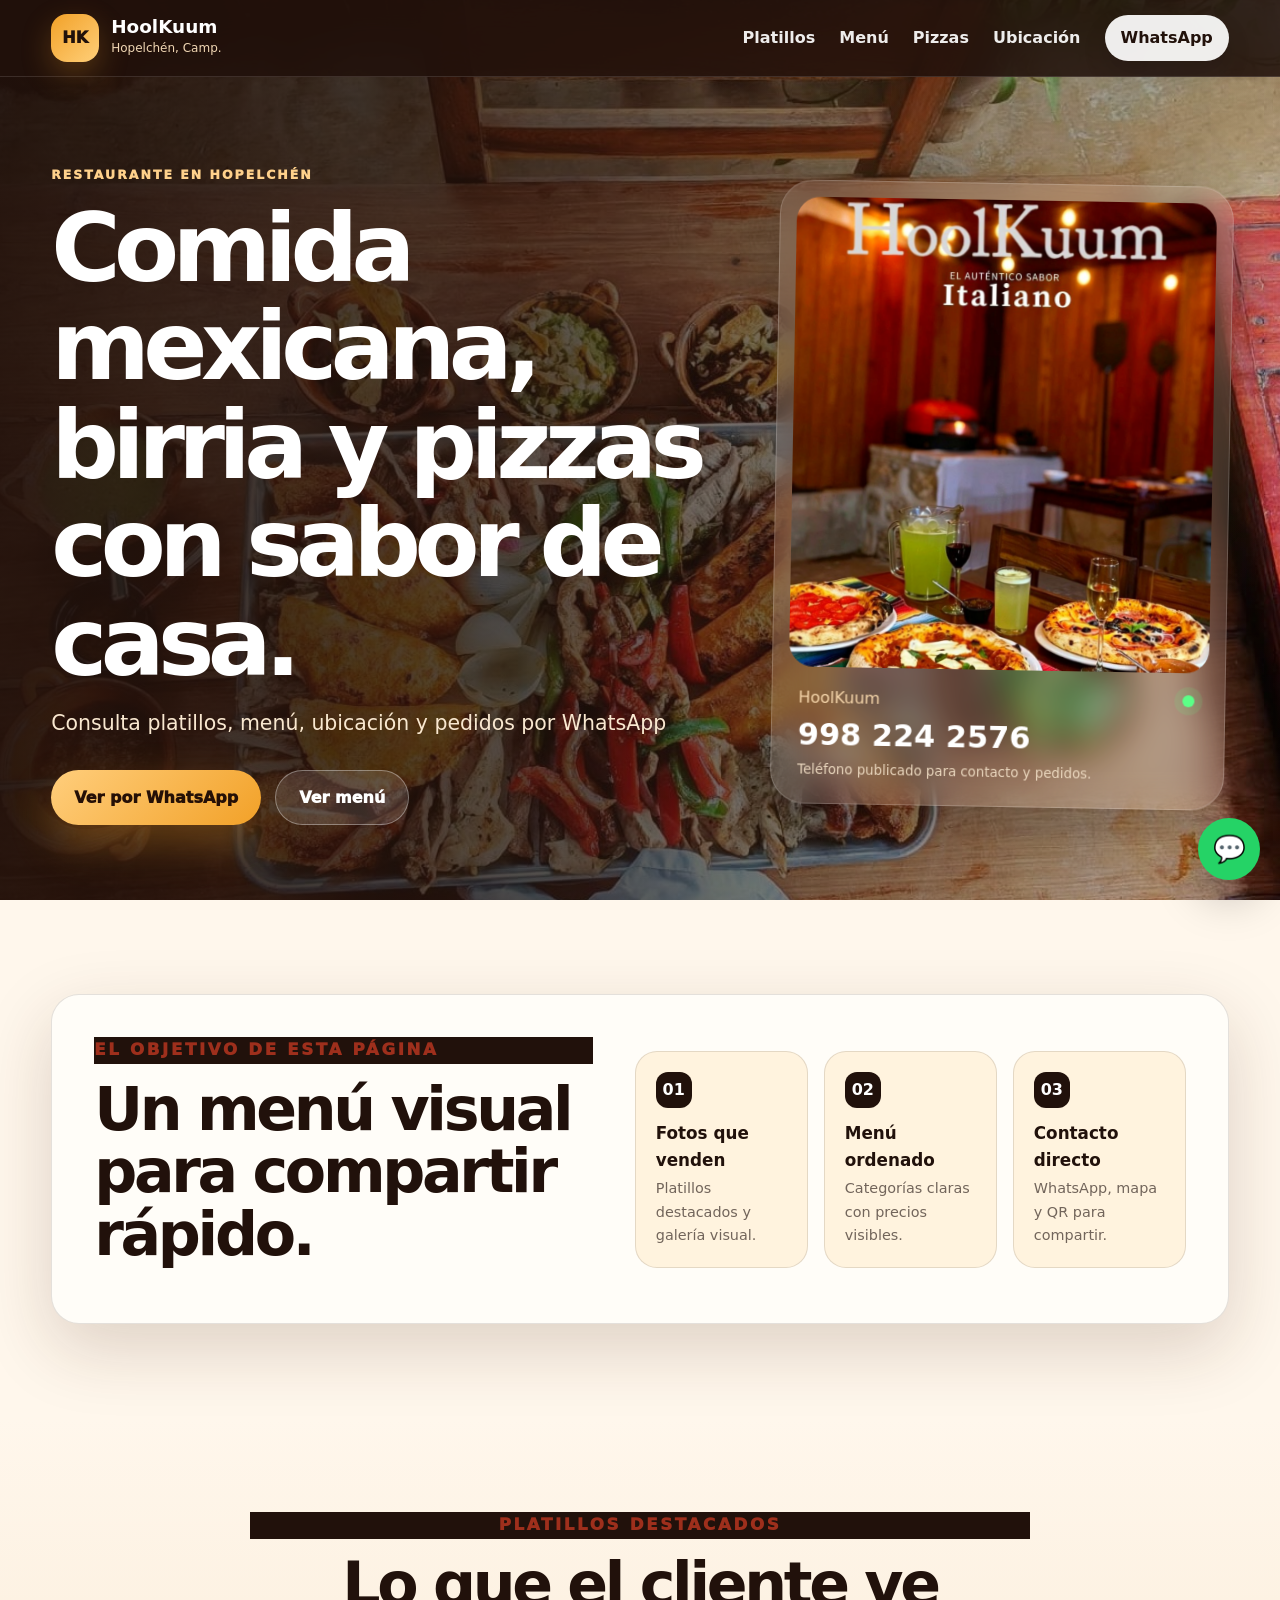
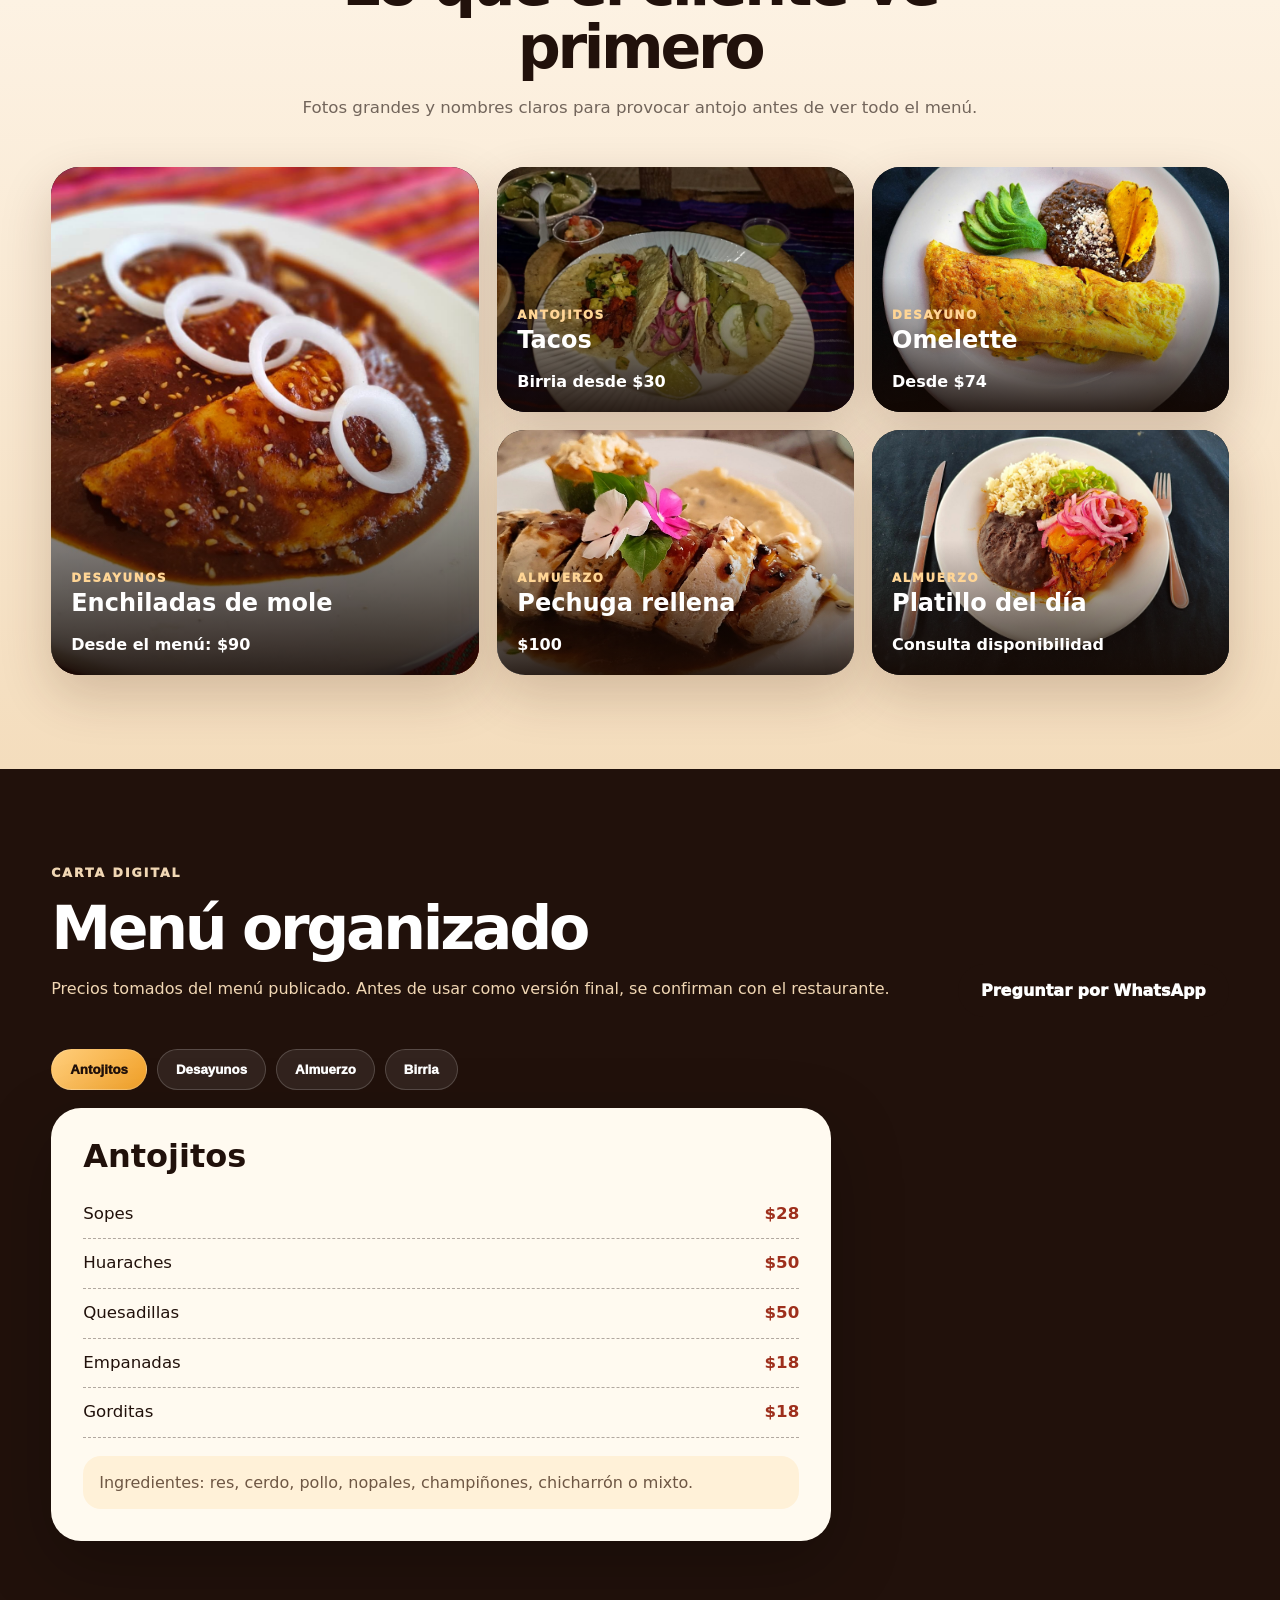
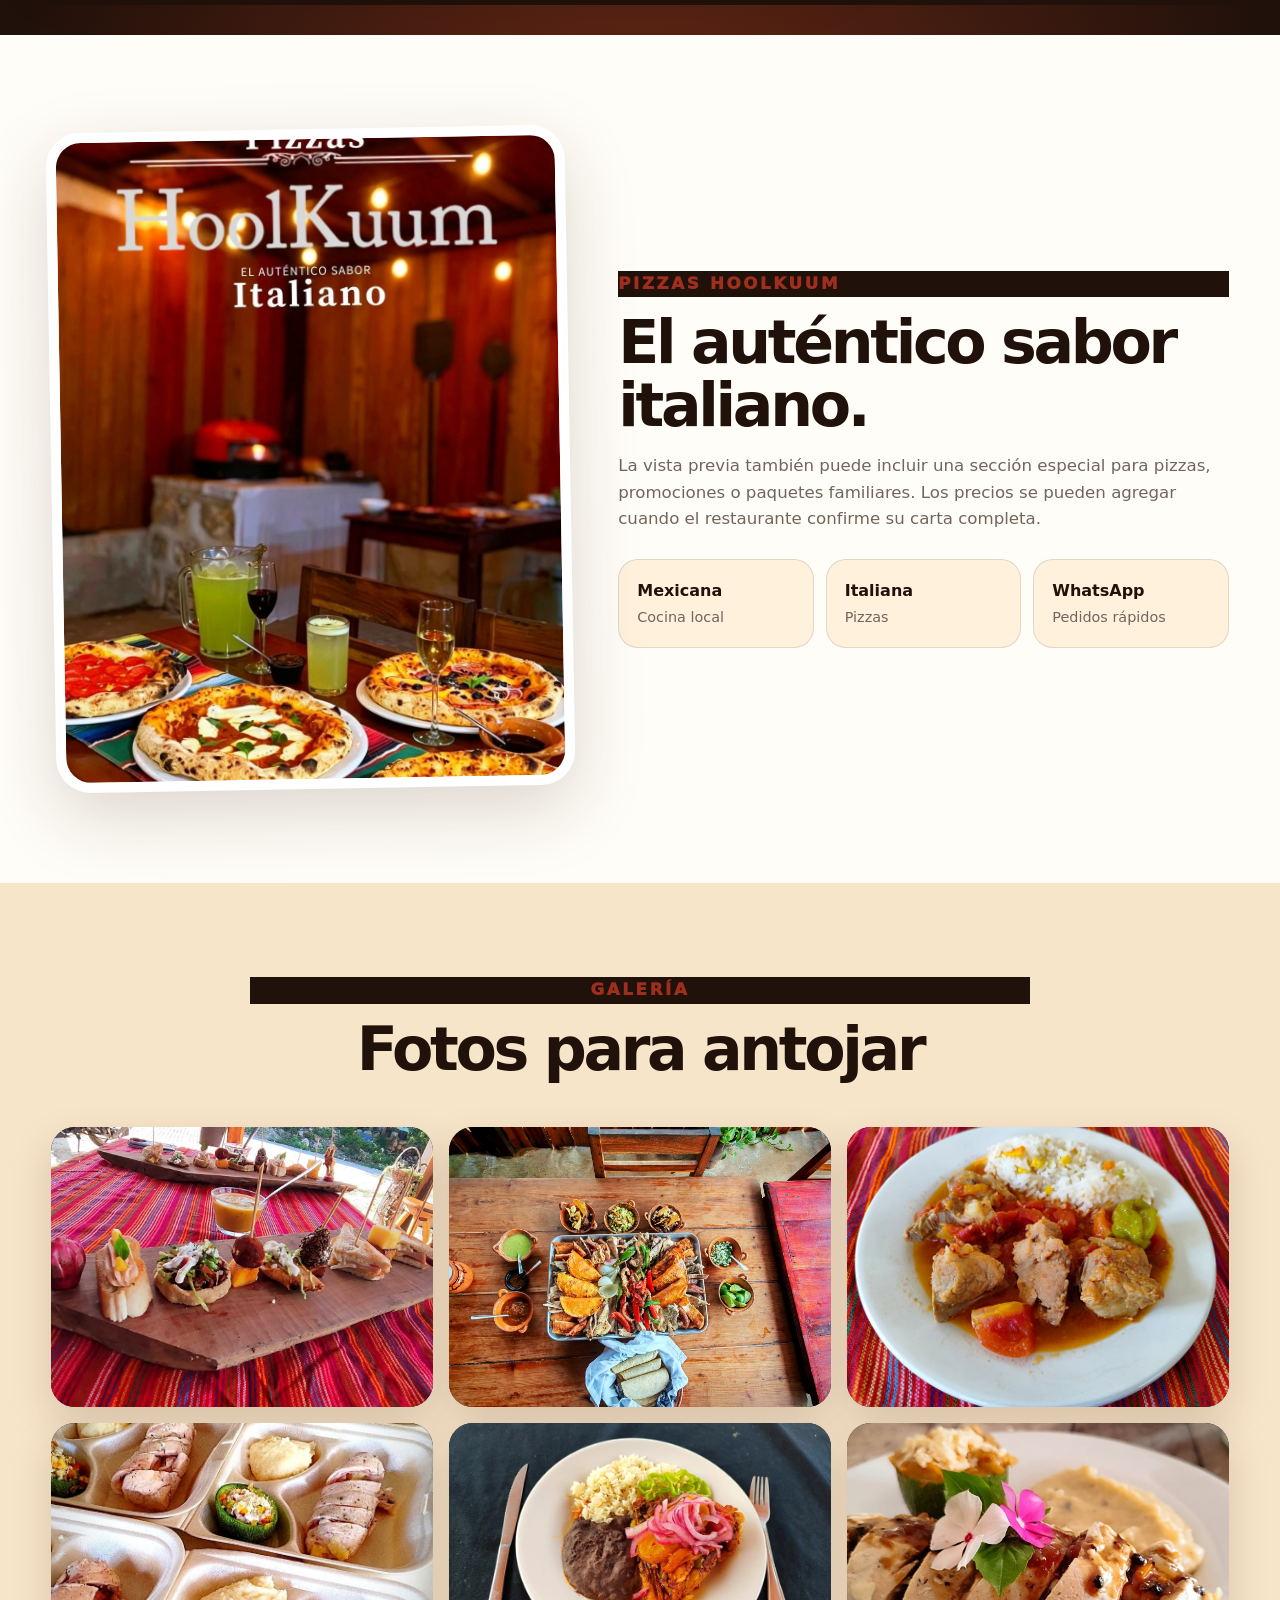
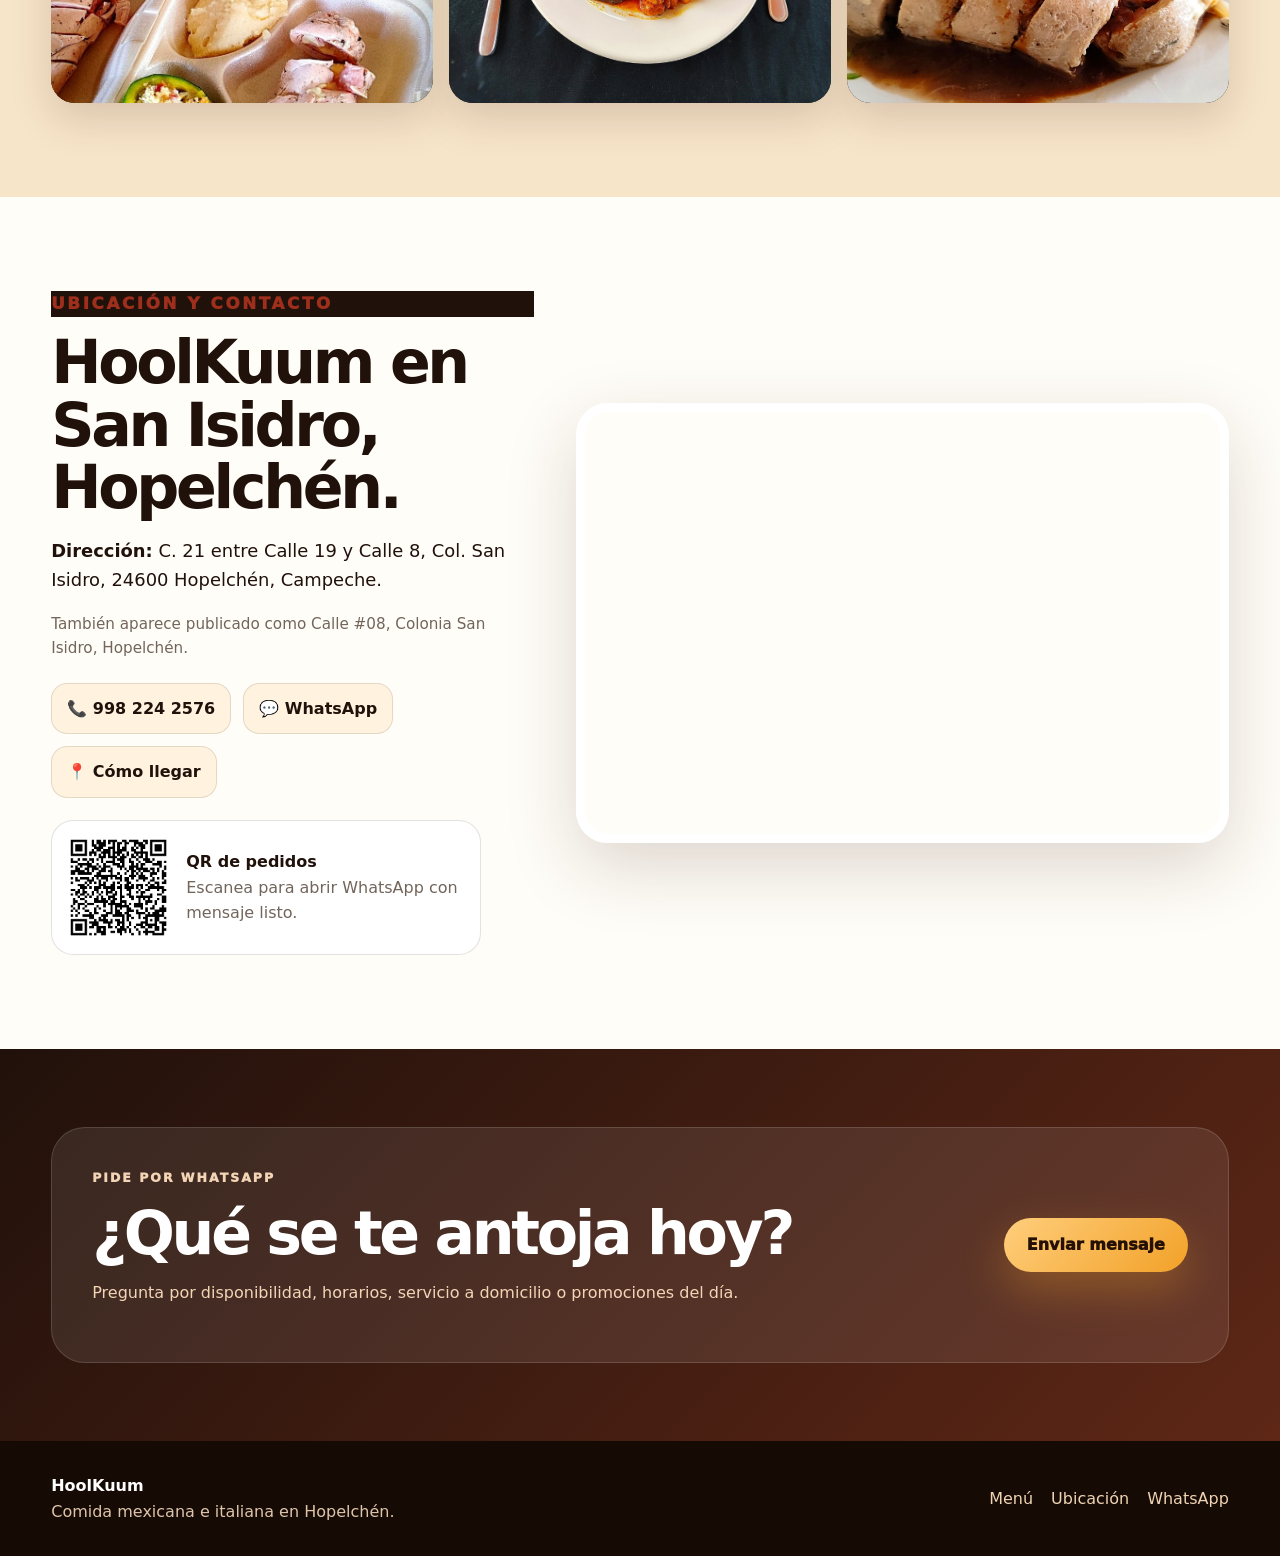
==== commit bd813b0f: "Actualizar index.html" ====
--- a/index.html
+++ b/index.html
@@ -38,7 +38,7 @@
         <div class="hero-copy">
           <p class="eyebrow">Restaurante en Hopelchén</p>
           <h1>Comida mexicana, birria y pizzas con sabor de casa.</h1>
-          <p class="lead">Consulta platillos, menú, ubicación y pedidos por WhatsApp desde un solo link. Ideal para mandar a clientes cuando preguntan por opciones o precios.</p>
+          <p class="lead">Consulta platillos, menú, ubicación y pedidos por WhatsApp </p>
           <div class="hero-actions">
             <a class="btn primary" href="https://wa.me/529982242576?text=Hola%2C%20quiero%20informaci%C3%B3n%20del%20men%C3%BA%20de%20HoolKuum" target="_blank" rel="noopener">Ver por WhatsApp</a>
             <a class="btn secondary" href="#menu">Ver menú</a>
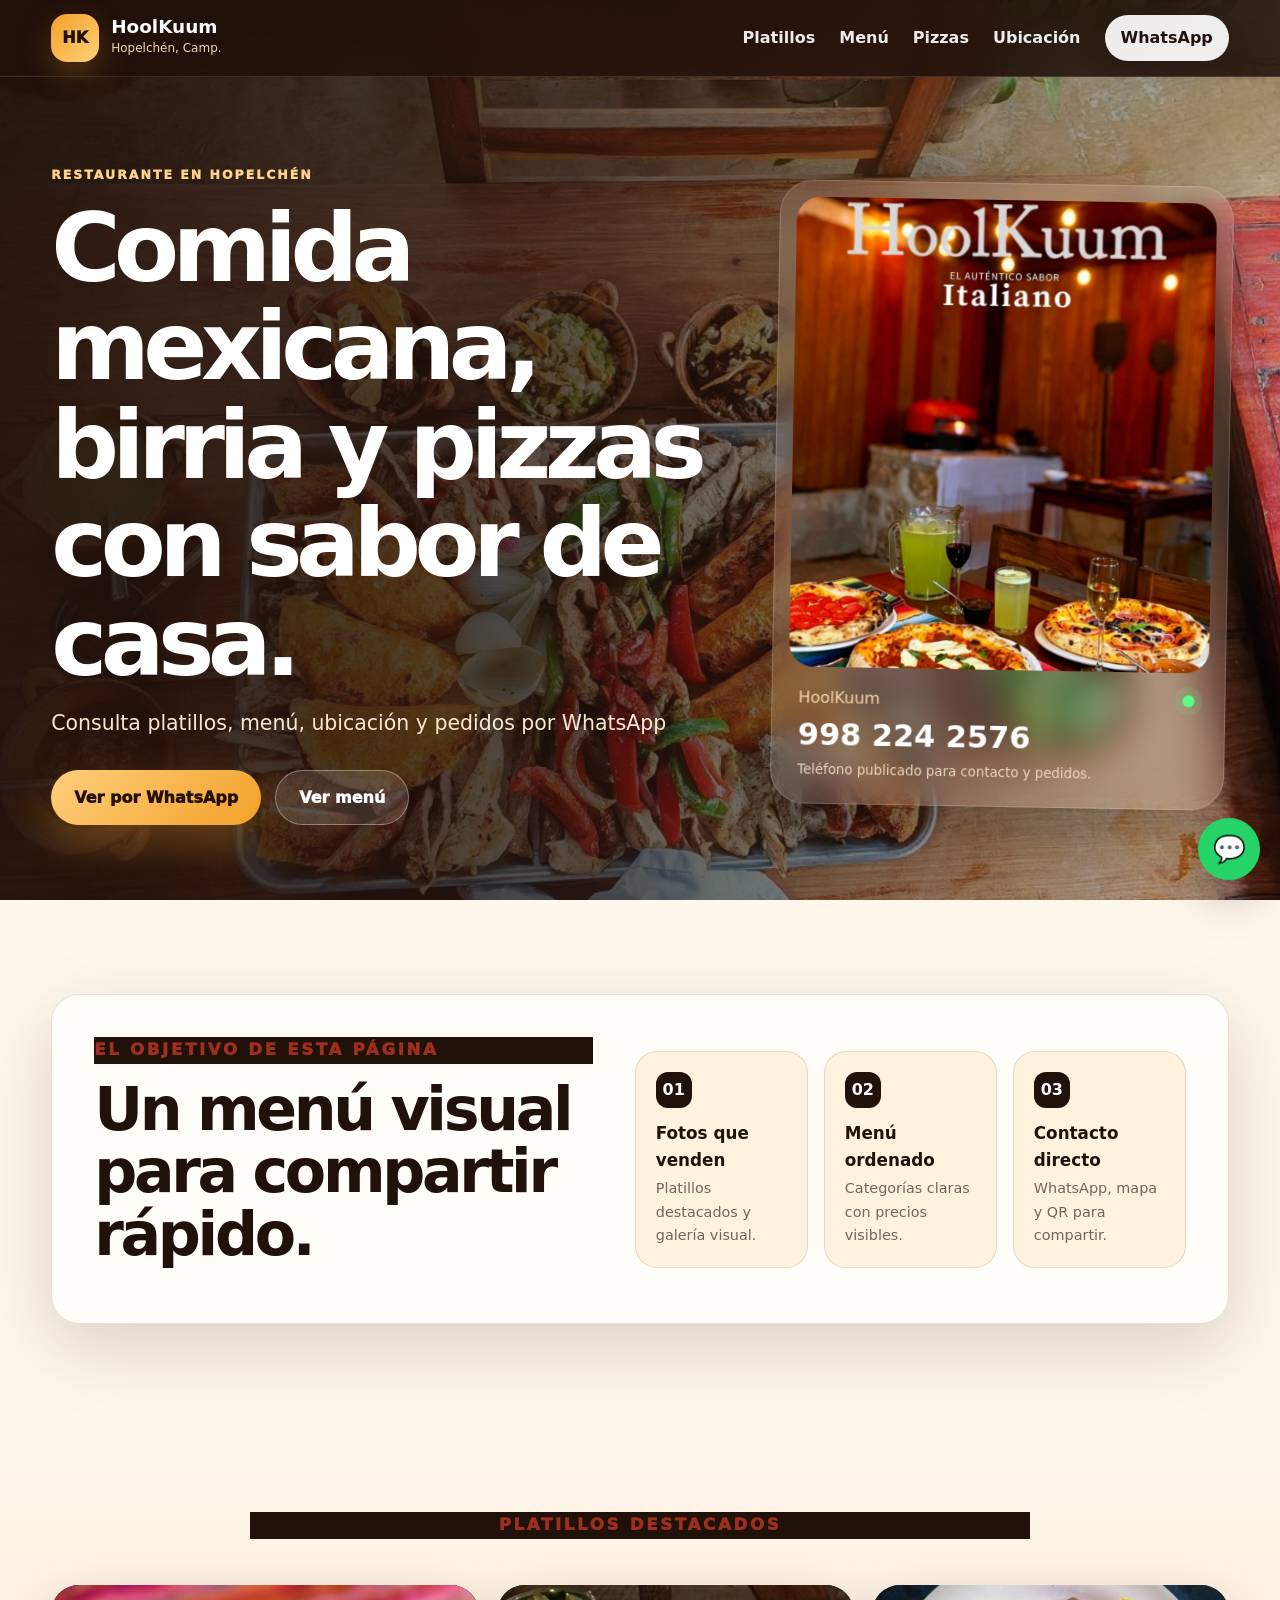
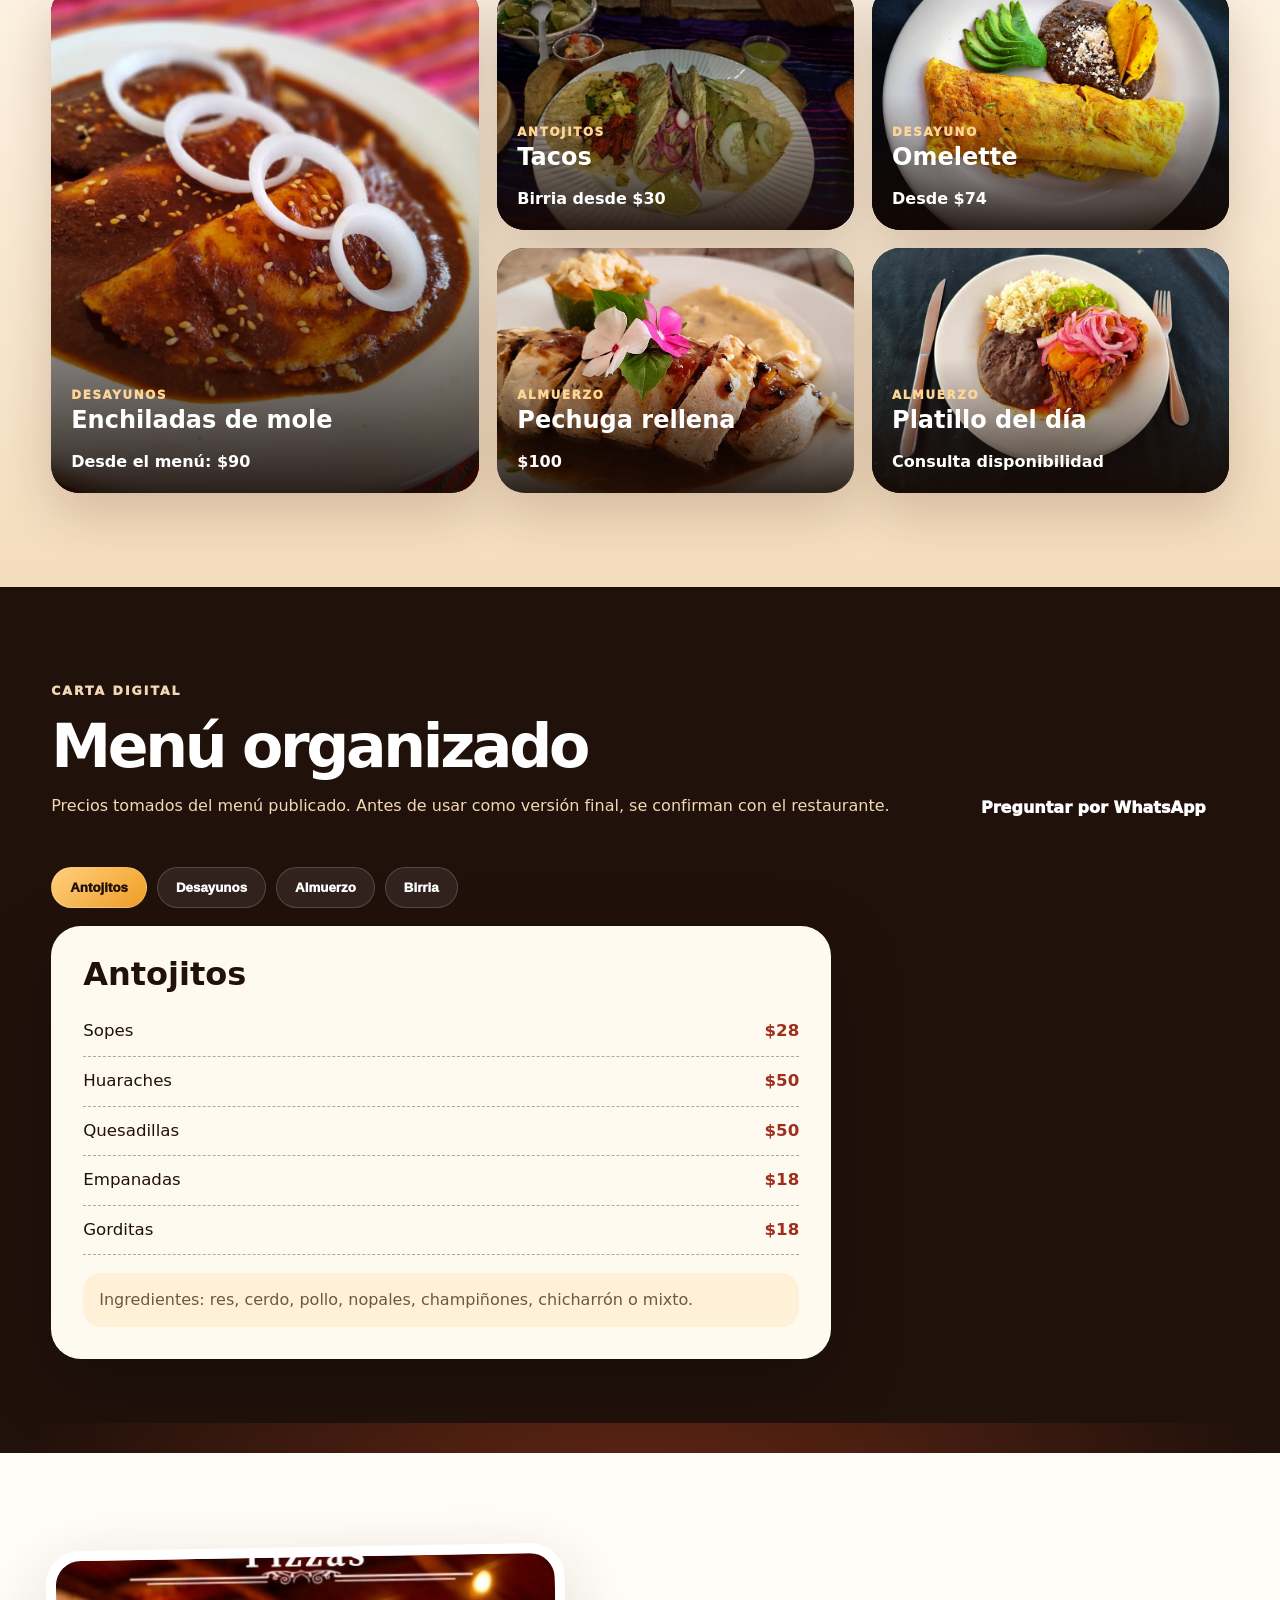
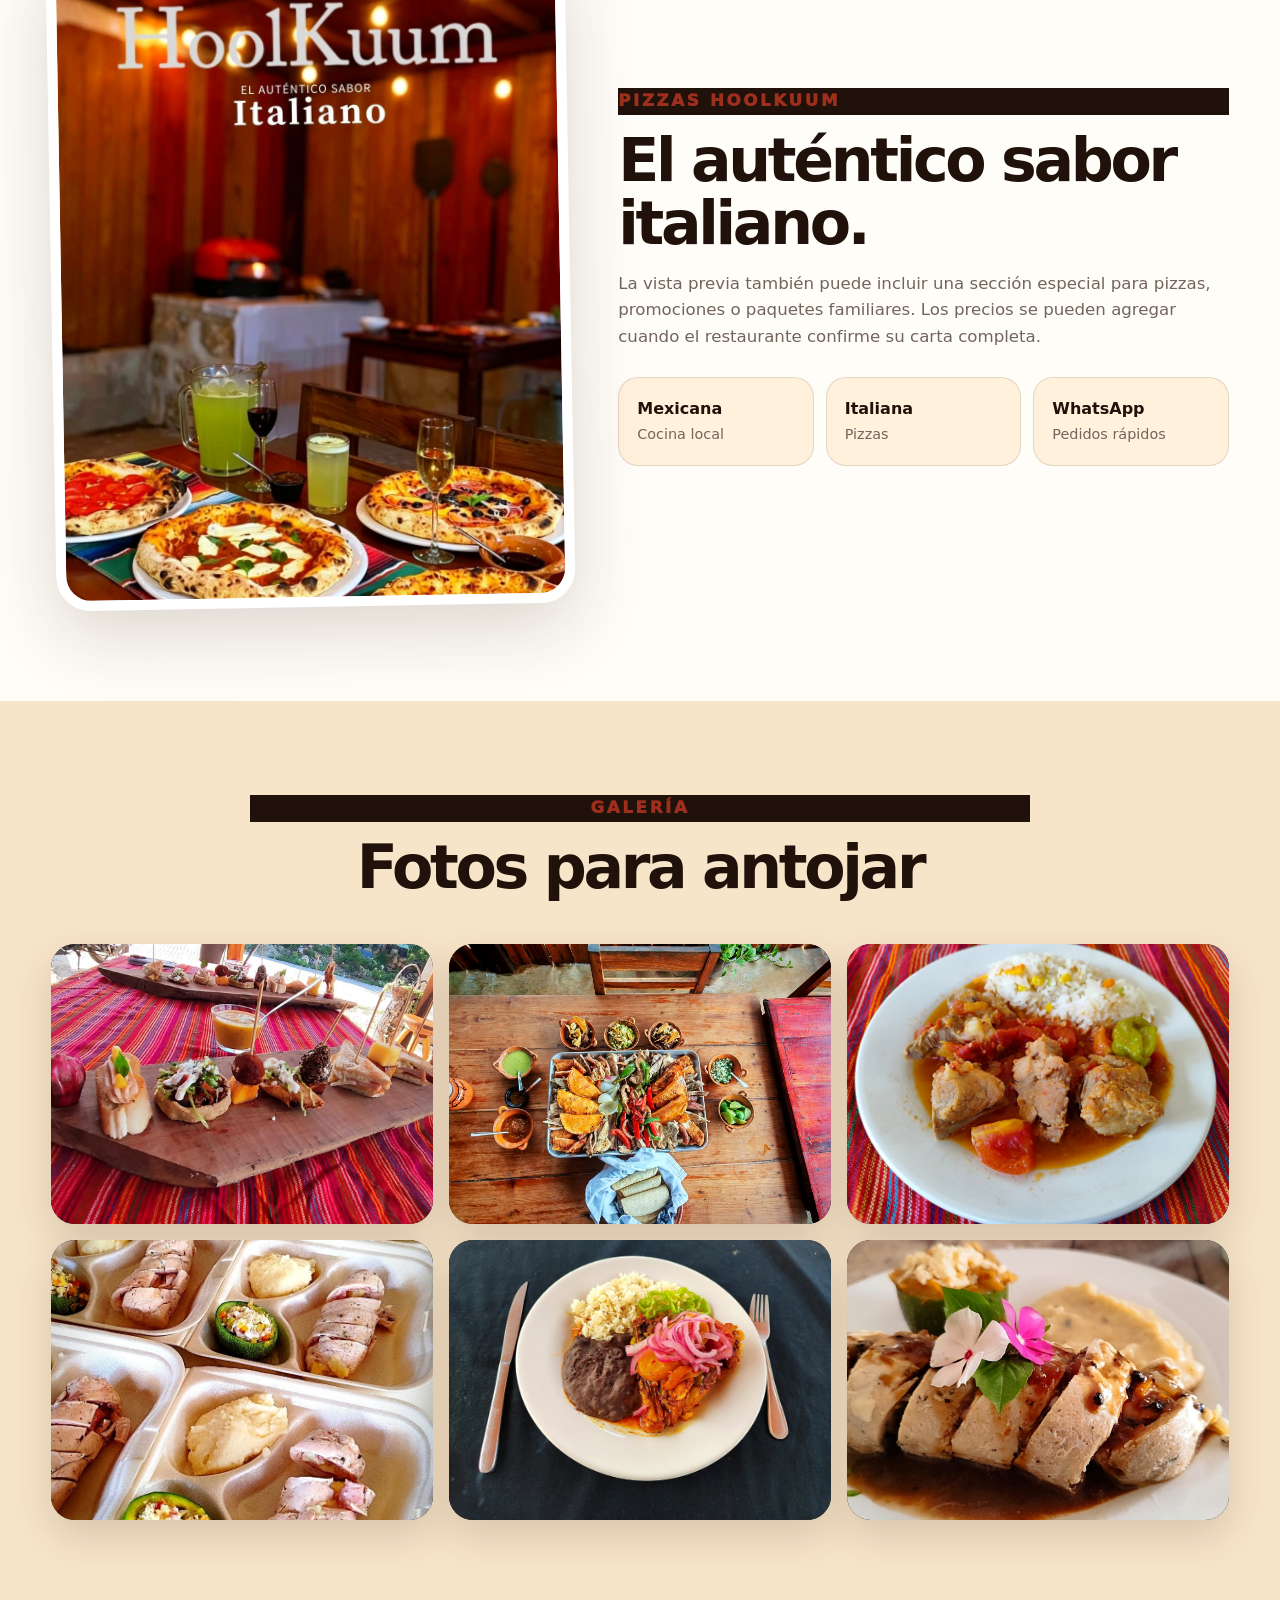
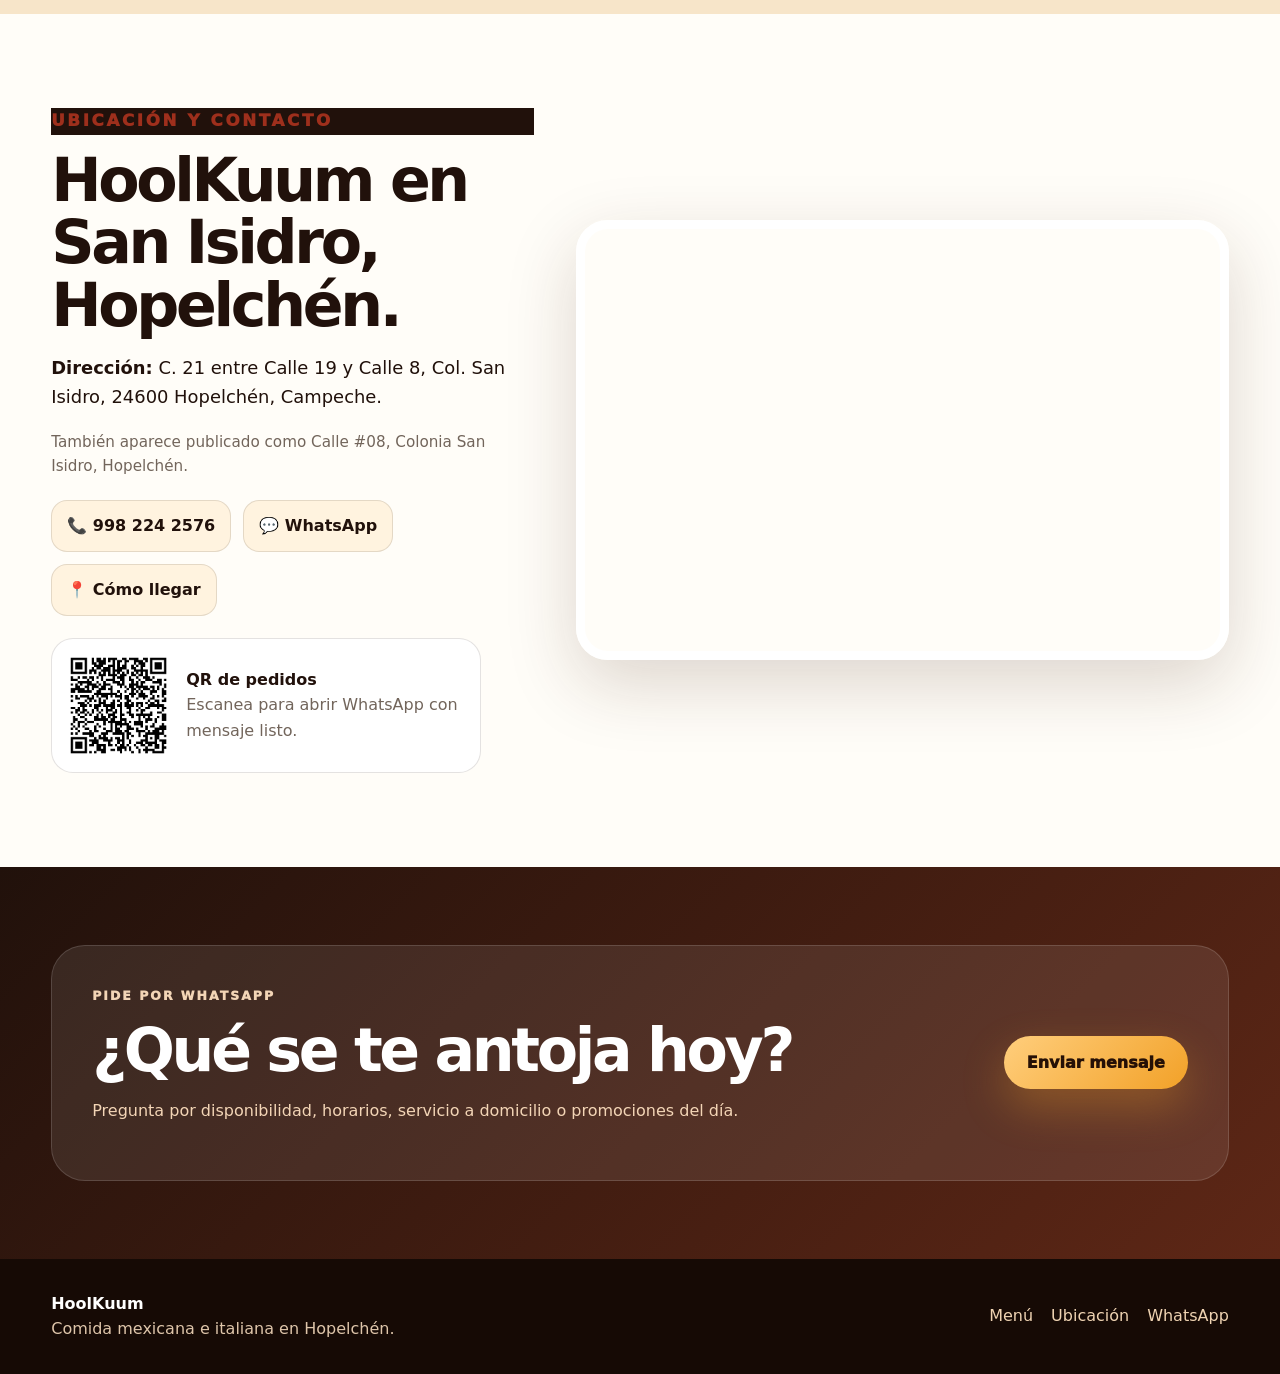
==== commit 69b51571: "Actualizar index.html" ====
--- a/index.html
+++ b/index.html
@@ -74,8 +74,7 @@
       <div class="container">
         <div class="section-title">
           <p class="eyebrow dark">Platillos destacados</p>
-          <h2>Lo que el cliente ve primero</h2>
-          <p>Fotos grandes y nombres claros para provocar antojo antes de ver todo el menú.</p>
+          
         </div>
         <div class="dish-grid">
           <article class="dish-card big"><img src="assets/img/enchiladas-mole.jpg" alt="Enchiladas de mole" /><div><p>Desayunos</p><h3>Enchiladas de mole</h3><span>Desde el menú: $90</span></div></article>
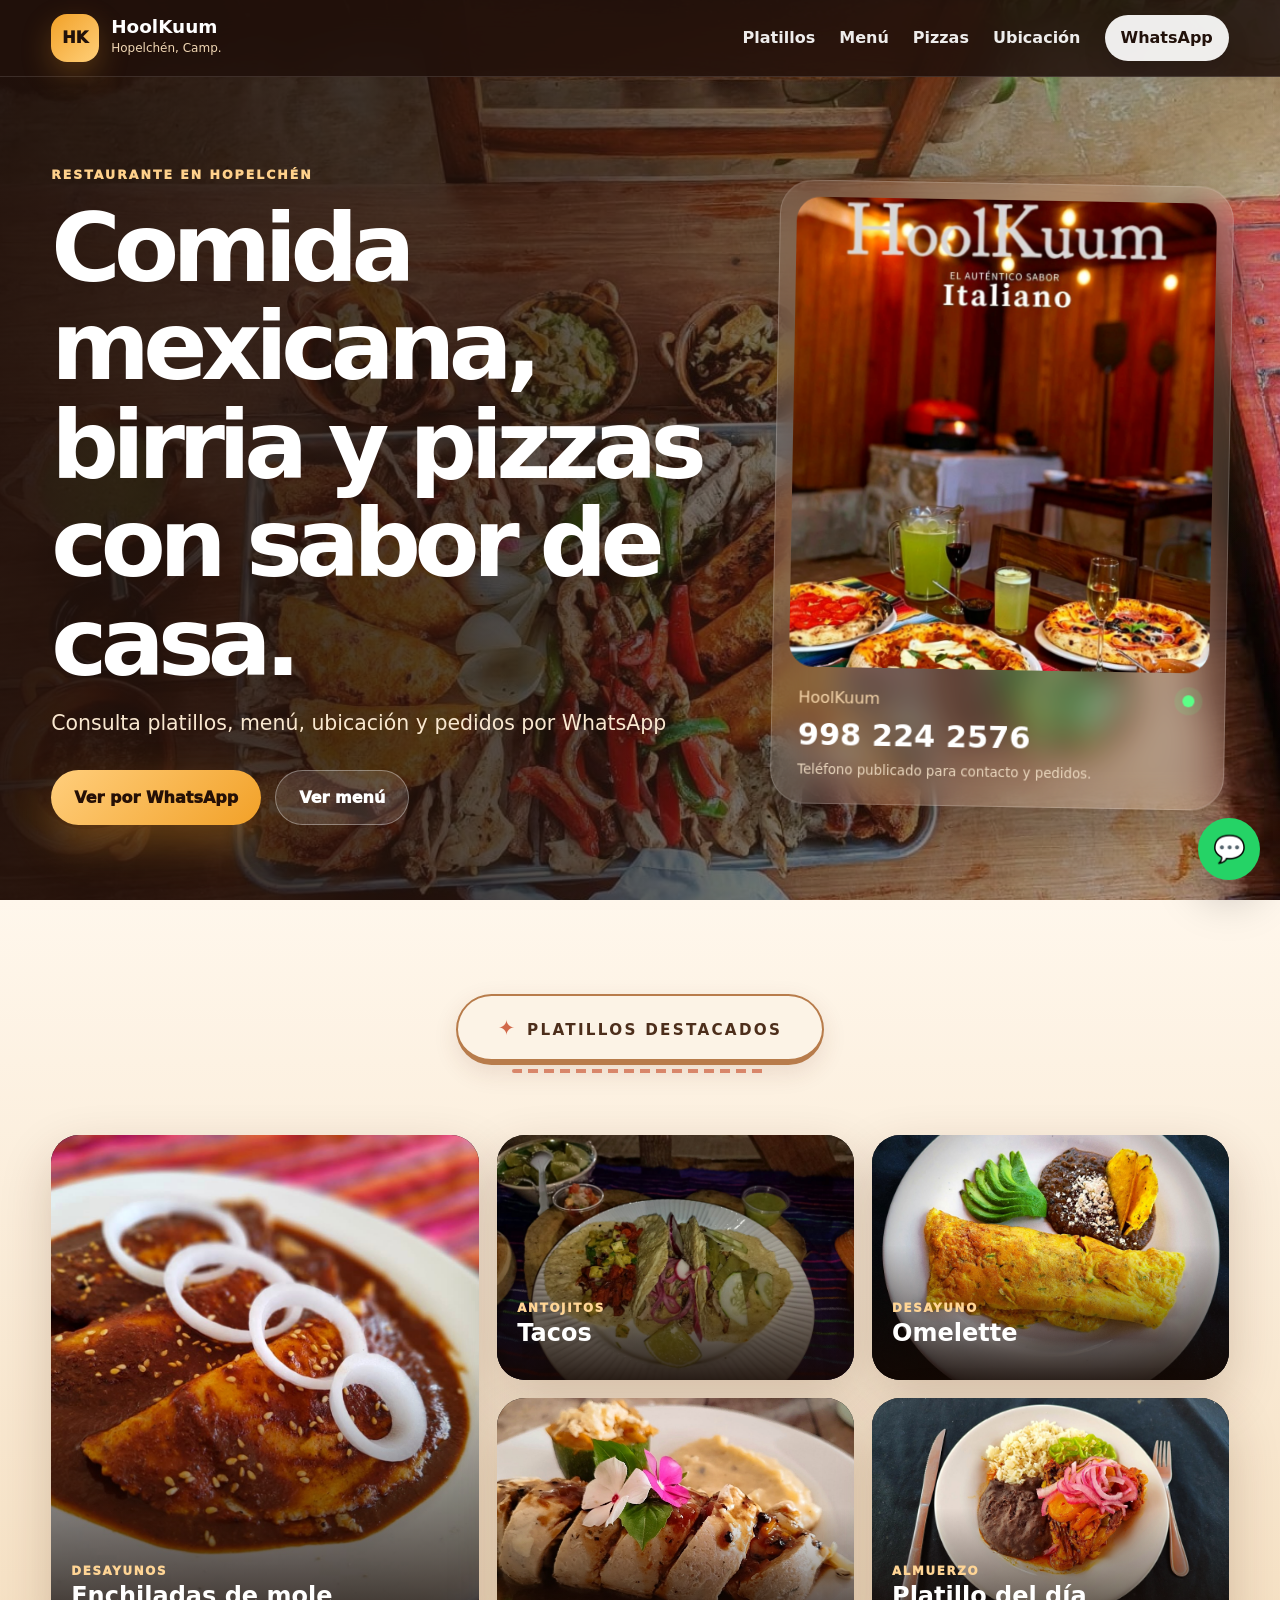
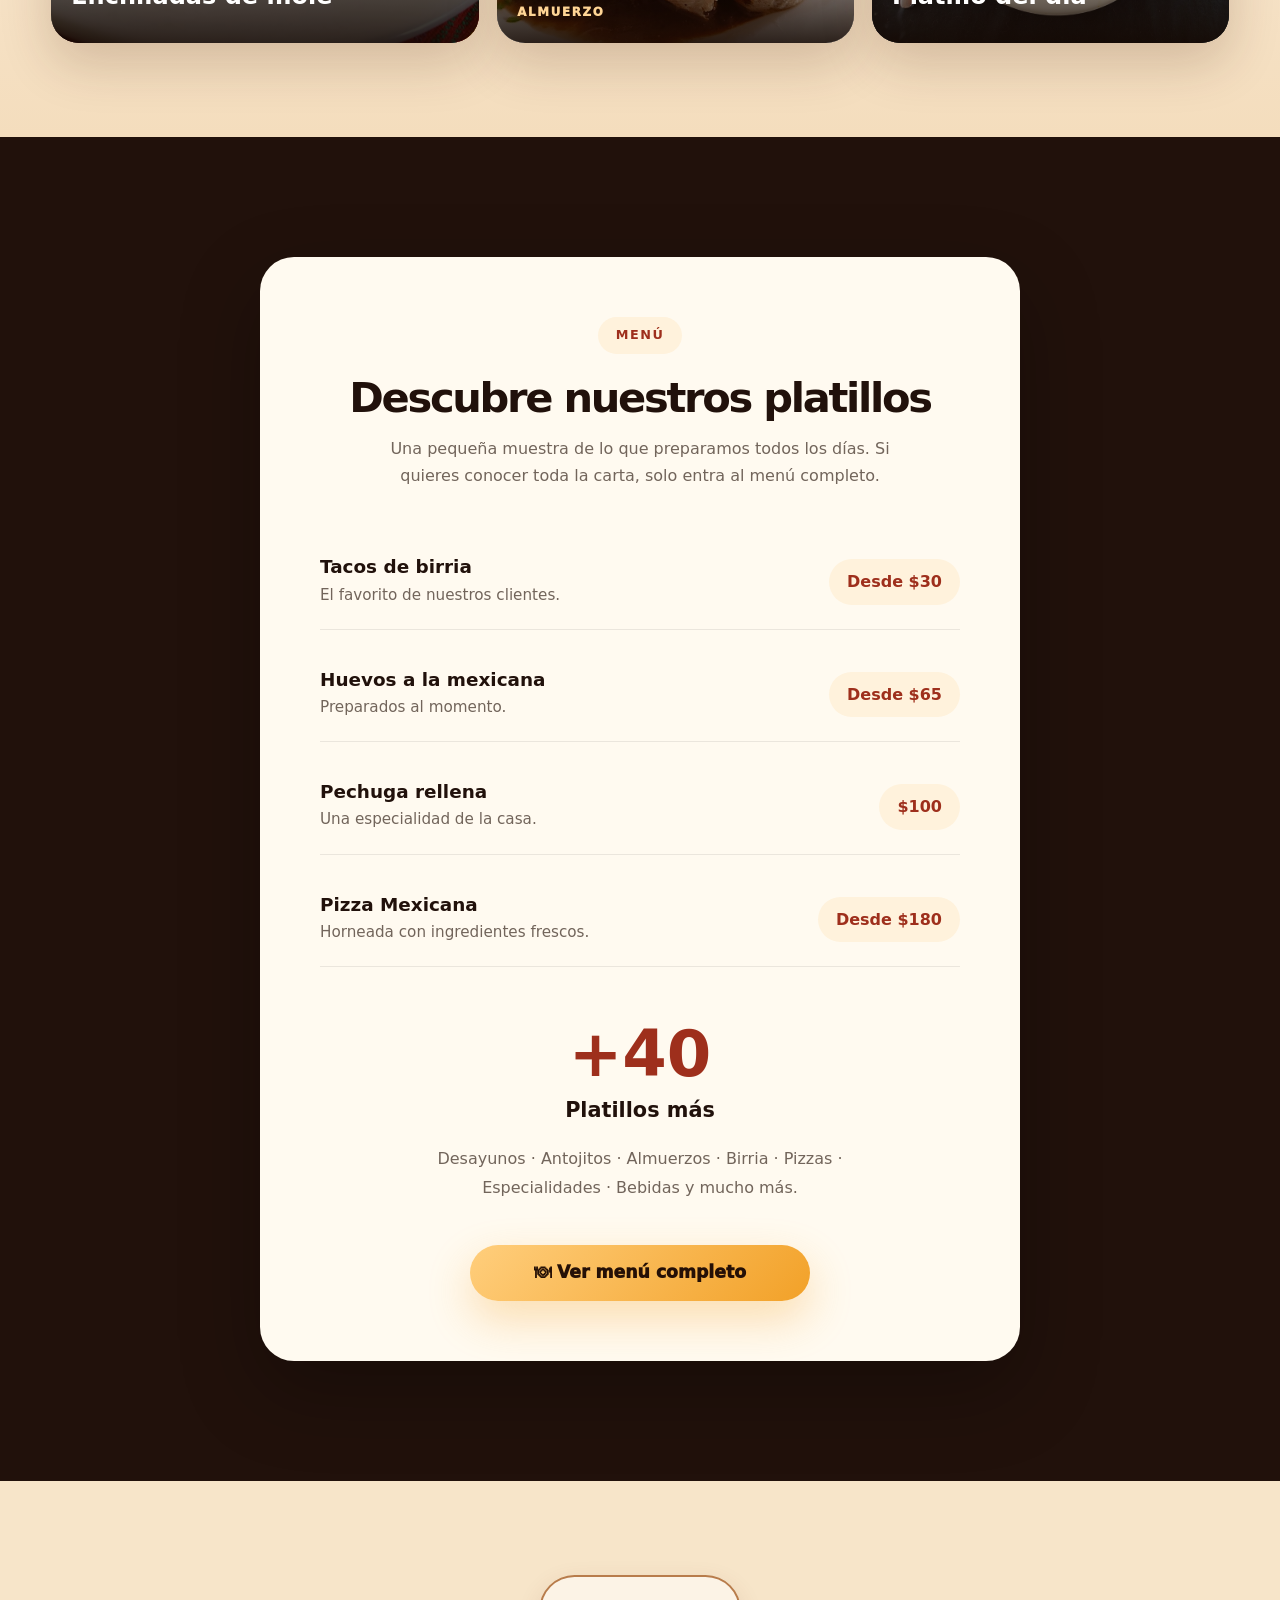
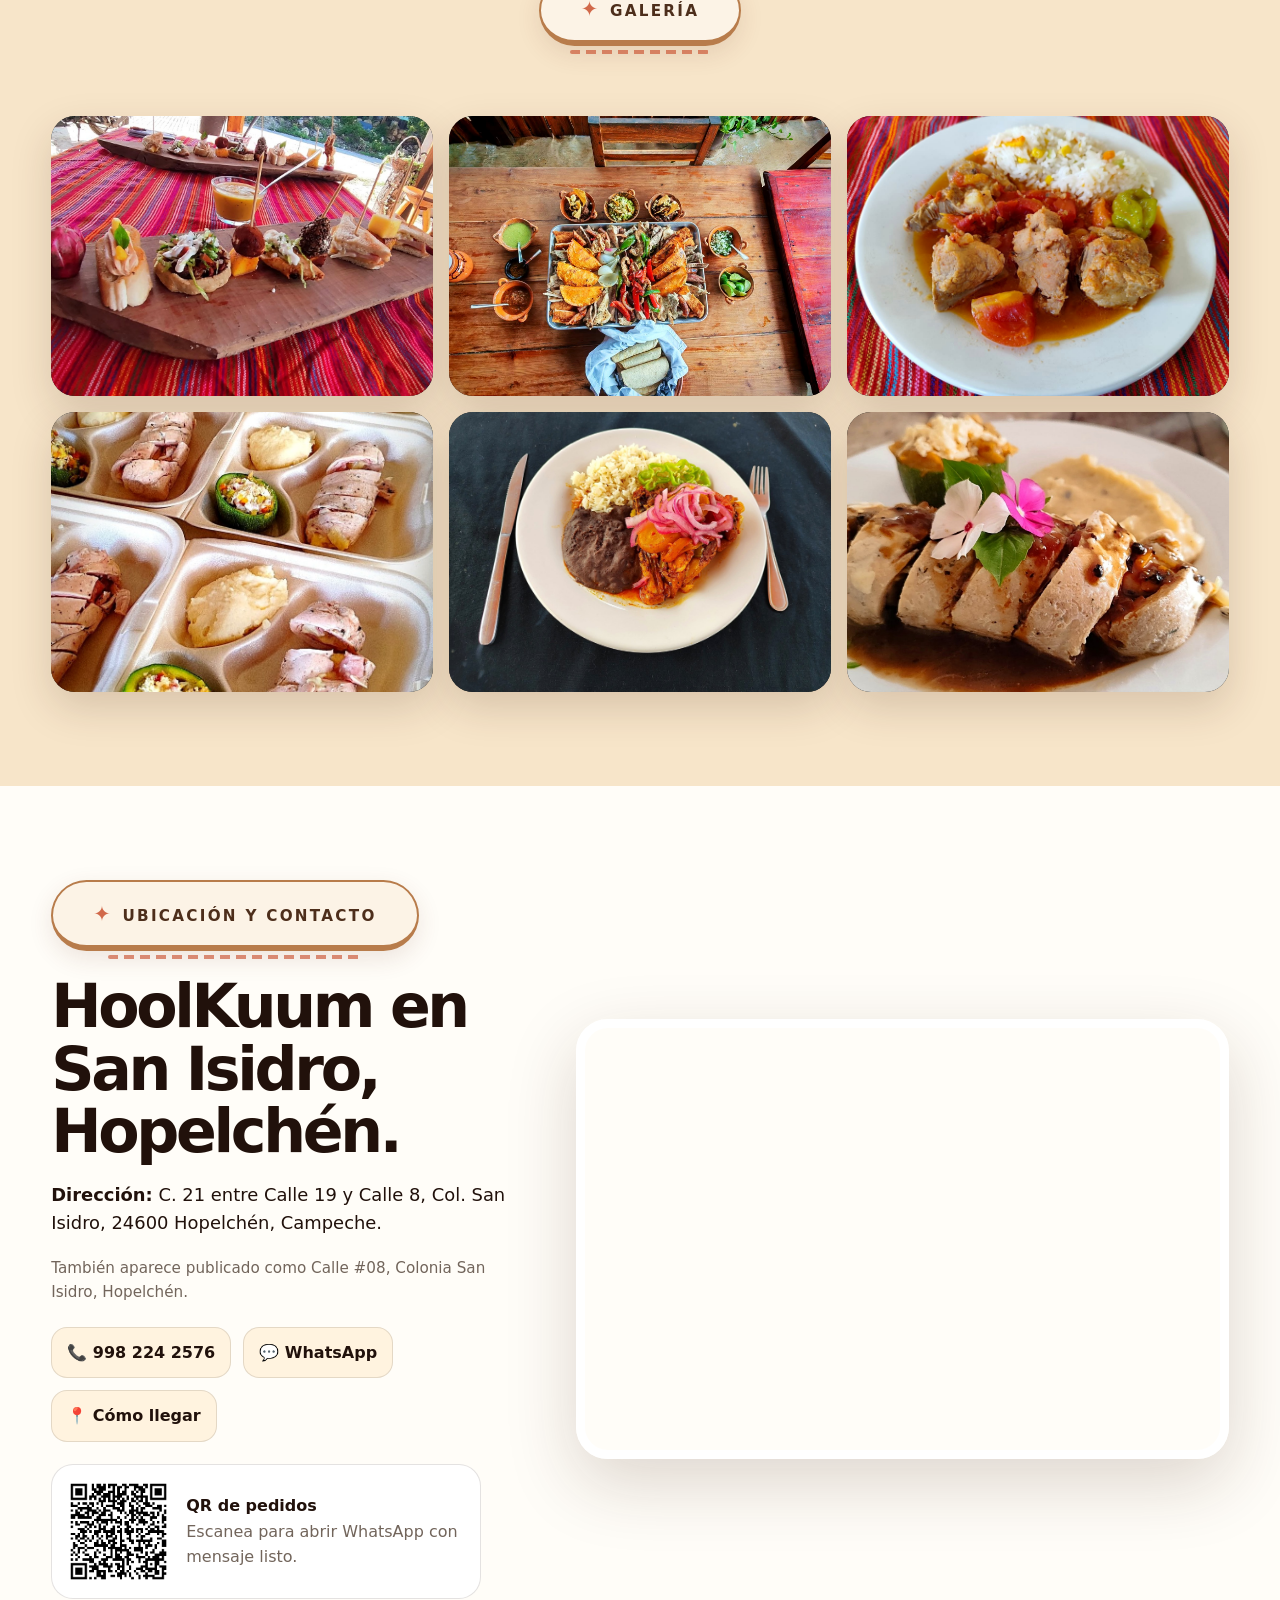
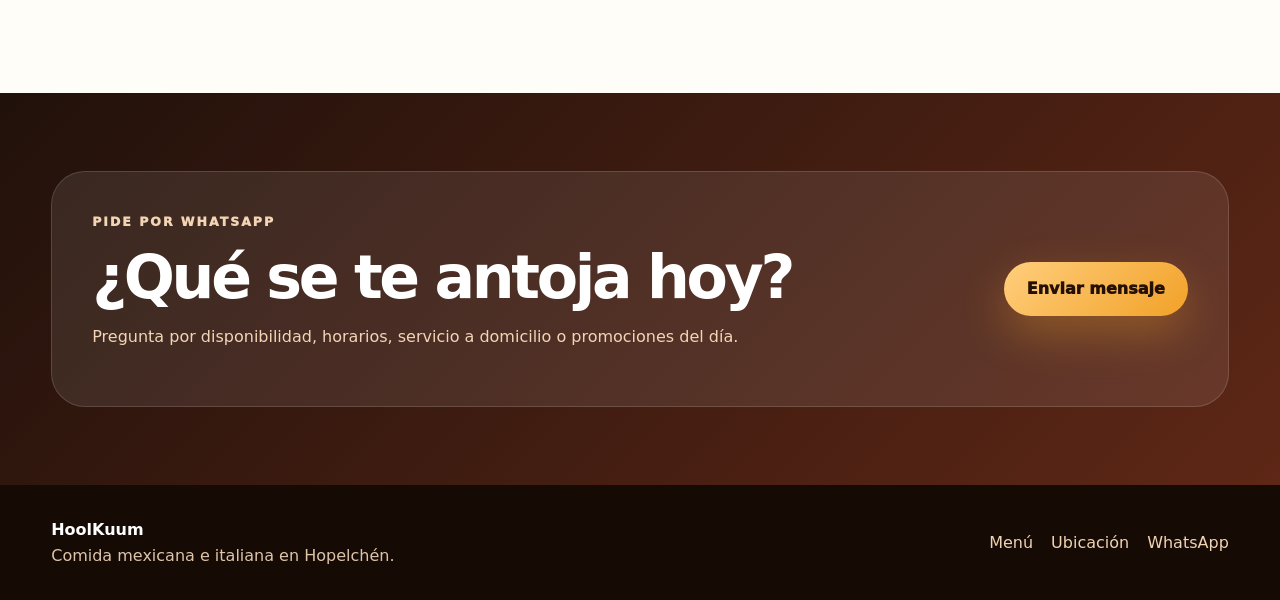
==== commit f36a2120: "Add files via upload" ====
--- a/index.html
+++ b/index.html
@@ -25,7 +25,7 @@
         <a href="#menu">Menú</a>
         <a href="#pizzas">Pizzas</a>
         <a href="#ubicacion">Ubicación</a>
-        <a class="mini-cta" href="https://wa.me/529982242576?text=Hola%2C%20quiero%20hacer%20un%20pedido%20en%20HoolKuum" target="_blank" rel="noopener">WhatsApp</a>
+        <a class="mini-cta" href="https://wa.me/529811332914?text=Hola%2C%20quiero%20hacer%20un%20pedido%20en%20HoolKuum" target="_blank" rel="noopener">WhatsApp</a>
       </nav>
     </div>
   </header>
@@ -56,19 +56,7 @@
       </div>
     </section>
 
-    <section class="section intro">
-      <div class="container intro-panel">
-        <div>
-          <p class="eyebrow dark">El objetivo de esta página</p>
-          <h2>Un menú visual para compartir rápido.</h2>
-        </div>
-        <div class="feature-list">
-          <div><span>01</span><strong>Fotos que venden</strong><p>Platillos destacados y galería visual.</p></div>
-          <div><span>02</span><strong>Menú ordenado</strong><p>Categorías claras con precios visibles.</p></div>
-          <div><span>03</span><strong>Contacto directo</strong><p>WhatsApp, mapa y QR para compartir.</p></div>
-        </div>
-      </div>
-    </section>
+
 
     <section class="section dishes" id="platillos">
       <div class="container">
@@ -77,95 +65,129 @@
           
         </div>
         <div class="dish-grid">
-          <article class="dish-card big"><img src="assets/img/enchiladas-mole.jpg" alt="Enchiladas de mole" /><div><p>Desayunos</p><h3>Enchiladas de mole</h3><span>Desde el menú: $90</span></div></article>
-          <article class="dish-card"><img src="assets/img/tacos.jpg" alt="Tacos HoolKuum" /><div><p>Antojitos</p><h3>Tacos</h3><span>Birria desde $30</span></div></article>
-          <article class="dish-card"><img src="assets/img/omelette.jpg" alt="Omelette" /><div><p>Desayuno</p><h3>Omelette</h3><span>Desde $74</span></div></article>
-          <article class="dish-card"><img src="assets/img/pechuga-rellena.jpg" alt="Pechuga rellena" /><div><p>Almuerzo</p><h3>Pechuga rellena</h3><span>$100</span></div></article>
-          <article class="dish-card"><img src="assets/img/platillo-arroz-frijol.jpg" alt="Platillo con arroz y frijol" /><div><p>Almuerzo</p><h3>Platillo del día</h3><span>Consulta disponibilidad</span></div></article>
-        </div>
-      </div>
-    </section>
-
-    <section class="section menu-section" id="menu">
-      <div class="container">
-        <div class="menu-head">
-          <div>
-            <p class="eyebrow">Carta digital</p>
-            <h2>Menú organizado</h2>
-            <p>Precios tomados del menú publicado. Antes de usar como versión final, se confirman con el restaurante.</p>
-          </div>
-          <a class="btn dark" href="https://wa.me/529982242576?text=Hola%2C%20quiero%20consultar%20el%20men%C3%BA%20de%20HoolKuum" target="_blank" rel="noopener">Preguntar por WhatsApp</a>
-        </div>
-        <div class="menu-tabs" role="tablist" aria-label="Categorías del menú">
-          <button class="tab active" data-tab="antojitos">Antojitos</button>
-          <button class="tab" data-tab="desayunos">Desayunos</button>
-          <button class="tab" data-tab="almuerzo">Almuerzo</button>
-          <button class="tab" data-tab="birria">Birria</button>
-        </div>
-        <div class="menu-cards">
-          <div class="menu-card tab-panel active" id="antojitos">
-            <h3>Antojitos</h3>
-            <div class="menu-line"><span>Sopes</span><b>$28</b></div>
-            <div class="menu-line"><span>Huaraches</span><b>$50</b></div>
-            <div class="menu-line"><span>Quesadillas</span><b>$50</b></div>
-            <div class="menu-line"><span>Empanadas</span><b>$18</b></div>
-            <div class="menu-line"><span>Gorditas</span><b>$18</b></div>
-            <p class="note">Ingredientes: res, cerdo, pollo, nopales, champiñones, chicharrón o mixto.</p>
-          </div>
-          <div class="menu-card tab-panel" id="desayunos">
-            <h3>Desayunos</h3>
-            <div class="menu-line"><span>Huevos a la mexicana</span><b>$65</b></div>
-            <div class="menu-line"><span>Huevos al albañil</span><b>$60</b></div>
-            <div class="menu-line"><span>Huevos con champiñones</span><b>$65</b></div>
-            <div class="menu-line"><span>Huevos con res</span><b>$68</b></div>
-            <div class="menu-line"><span>Huevos con nopales</span><b>$65</b></div>
-            <div class="menu-line"><span>Omelette</span><b>desde $74</b></div>
-            <div class="menu-line"><span>Enchiladas de mole</span><b>$90</b></div>
-            <div class="menu-line"><span>Chilaquiles rojos / verdes</span><b>$90</b></div>
-          </div>
-          <div class="menu-card tab-panel" id="almuerzo">
-            <h3>Almuerzo</h3>
-            <div class="menu-line"><span>Fajitas de pollo</span><b>$90</b></div>
-            <div class="menu-line"><span>Fajitas de res</span><b>$100</b></div>
-            <div class="menu-line"><span>Fajitas de cerdo</span><b>$90</b></div>
-            <div class="menu-line"><span>Milanesa de pollo</span><b>$90</b></div>
-            <div class="menu-line"><span>Milanesa de res</span><b>$100</b></div>
-            <div class="menu-line"><span>Bistec a la mexicana</span><b>desde $90</b></div>
-            <div class="menu-line"><span>Pechuga rellena</span><b>$100</b></div>
-          </div>
-          <div class="menu-card tab-panel" id="birria">
-            <h3>Especial de la casa: Birria</h3>
-            <div class="menu-line"><span>Consomé</span><b>$130</b></div>
-            <div class="menu-line"><span>Maciza</span><b>$150</b></div>
-            <div class="menu-line"><span>Quesabirria</span><b>$35</b></div>
-            <div class="menu-line"><span>Quesadilla</span><b>$65</b></div>
-            <div class="menu-line"><span>Tacos</span><b>$30</b></div>
-          </div>
-        </div>
-      </div>
-    </section>
-
-    <section class="section pizza" id="pizzas">
-      <div class="container pizza-grid">
-        <div class="pizza-img"><img src="assets/img/pizzas-hoolkuum.jpg" alt="Pizzas HoolKuum, el auténtico sabor italiano" /></div>
-        <div>
-          <p class="eyebrow dark">Pizzas HoolKuum</p>
-          <h2>El auténtico sabor italiano.</h2>
-          <p>La vista previa también puede incluir una sección especial para pizzas, promociones o paquetes familiares. Los precios se pueden agregar cuando el restaurante confirme su carta completa.</p>
-          <div class="stats">
-            <div><b>Mexicana</b><span>Cocina local</span></div>
-            <div><b>Italiana</b><span>Pizzas</span></div>
-            <div><b>WhatsApp</b><span>Pedidos rápidos</span></div>
-          </div>
-        </div>
-      </div>
-    </section>
+          <article class="dish-card big"><img src="assets/img/enchiladas-mole.jpg" alt="Enchiladas de mole" /><div><p>Desayunos</p><h3>Enchiladas de mole</div></article>
+          <article class="dish-card"><img src="assets/img/tacos.jpg" alt="Tacos HoolKuum" /><div><p>Antojitos</p><h3>Tacos</div></article>
+          <article class="dish-card"><img src="assets/img/omelette.jpg" alt="Omelette" /><div><p>Desayuno</p><h3>Omelette</div></article>
+          <article class="dish-card"><img src="assets/img/pechuga-rellena.jpg" alt="Pechuga rellena" /><div><p>Almuerzo</p></div></article>
+          <article class="dish-card"><img src="assets/img/platillo-arroz-frijol.jpg" alt="Platillo con arroz y frijol" /><div><p>Almuerzo</p><h3>Platillo del día</div></article>
+        </div>
+      </div>
+    </section>
+
+  <section class="section menu-section" id="menu">
+
+    <div class="container">
+
+        <div class="menu-preview-card">
+
+            <span class="menu-label">
+                MENÚ
+            </span>
+
+            <h2>
+                Descubre nuestros platillos
+            </h2>
+
+            <p class="menu-description">
+                Una pequeña muestra de lo que preparamos todos los días.
+                Si quieres conocer toda la carta, solo entra al menú completo.
+            </p>
+
+            <div class="preview-items">
+
+                <div class="preview-item">
+
+                    <div class="preview-info">
+                        <h3> Tacos de birria</h3>
+                        <span>El favorito de nuestros clientes.</span>
+                    </div>
+
+                    <div class="preview-price">
+                        Desde $30
+                    </div>
+
+                </div>
+
+                <div class="preview-item">
+
+                    <div class="preview-info">
+                        <h3> Huevos a la mexicana</h3>
+                        <span>Preparados al momento.</span>
+                    </div>
+
+                    <div class="preview-price">
+                        Desde $65
+                    </div>
+
+                </div>
+
+                <div class="preview-item">
+
+                    <div class="preview-info">
+                        <h3> Pechuga rellena</h3>
+                        <span>Una especialidad de la casa.</span>
+                    </div>
+
+                    <div class="preview-price">
+                        $100
+                    </div>
+
+                </div>
+
+                <div class="preview-item">
+
+                    <div class="preview-info">
+                        <h3> Pizza Mexicana</h3>
+                        <span>Horneada con ingredientes frescos.</span>
+                    </div>
+
+                    <div class="preview-price">
+                        Desde $180
+                    </div>
+
+                </div>
+
+            </div>
+
+            <div class="menu-more">
+
+                <div class="menu-more-number">
+
+                    +40
+
+                </div>
+
+                <div class="menu-more-text">
+
+                    <strong>Platillos más</strong>
+
+                    <p>
+                        Desayunos · Antojitos · Almuerzos · Birria ·
+                        Pizzas · Especialidades · Bebidas y mucho más.
+                    </p>
+
+                </div>
+
+            </div>
+
+            <a class="btn primary menu-preview-button"
+               href="menu-completo.html">
+
+                🍽 Ver menú completo
+
+            </a>
+
+        </div>
+
+    </div>
+
+</section>
 
     <section class="section gallery" id="galeria">
       <div class="container">
         <div class="section-title">
           <p class="eyebrow dark">Galería</p>
-          <h2>Fotos para antojar</h2>
+         
         </div>
         <div class="gallery-grid">
           <button data-full="assets/img/tabla-antojitos.jpg"><img src="assets/img/tabla-antojitos.jpg" alt="Tabla de antojitos" /></button>
@@ -224,4 +246,4 @@
   <div class="lightbox" id="lightbox" aria-hidden="true"><button id="closeLightbox" aria-label="Cerrar">×</button><img id="lightboxImg" src="" alt="Imagen ampliada" /></div>
   <script src="assets/js/main.js"></script>
 </body>
-</html>
+</html>
--- a/assets/css/styles.css
+++ b/assets/css/styles.css
@@ -1 +1,1095 @@
-:root{--bg:#fff7ec;--paper:#fffdf8;--ink:#21110b;--muted:#72655b;--red:#9e2f1c;--red2:#c74724;--orange:#f2a128;--cream:#ffe2b0;--wood:#6d321d;--green:#29543c;--line:rgba(33,17,11,.12);--shadow:0 24px 70px rgba(65,31,17,.18);--radius:28px}*{box-sizing:border-box}html{scroll-behavior:smooth}body{margin:0;background:var(--bg);color:var(--ink);font-family:Inter,ui-sans-serif,system-ui,-apple-system,Segoe UI,Arial,sans-serif;line-height:1.6}img{display:block;max-width:100%}a{text-decoration:none;color:inherit}.container{width:min(1180px,92%);margin-inline:auto}.skip-link{position:absolute;left:-999px;top:10px;background:#fff;padding:10px 14px;border-radius:12px;z-index:999}.skip-link:focus{left:10px}.topbar{position:fixed;inset:0 0 auto;z-index:50;background:rgba(33,17,11,.86);backdrop-filter:blur(18px);border-bottom:1px solid rgba(255,255,255,.12)}.nav{height:76px;display:flex;align-items:center;justify-content:space-between;color:#fff}.brand{display:flex;align-items:center;gap:12px}.brand-icon{width:48px;height:48px;border-radius:16px;display:grid;place-items:center;background:linear-gradient(135deg,var(--orange),#ffcf79);color:var(--ink);font-weight:950;box-shadow:0 12px 30px rgba(242,161,40,.25)}.brand strong{display:block;line-height:1;font-size:1.15rem}.brand small{display:block;color:#f1d7b4;font-size:.75rem;margin-top:3px}.nav-menu{display:flex;align-items:center;gap:24px;font-weight:850}.nav-menu a{opacity:.92}.nav-menu a:hover{color:#ffd38a}.mini-cta{background:#fff;color:var(--ink)!important;border-radius:999px;padding:10px 16px;box-shadow:0 12px 28px rgba(0,0,0,.18)}.nav-toggle{display:none;background:transparent;color:#fff;border:1px solid rgba(255,255,255,.28);border-radius:12px;padding:7px 11px;font-size:1.4rem}.hero{position:relative;min-height:100svh;display:flex;align-items:center;overflow:hidden}.hero-image{position:absolute;inset:0;background:url('../img/hero.jpg') center/cover no-repeat;transform:scale(1.04)}.hero-shade{position:absolute;inset:0;background:linear-gradient(90deg,rgba(33,17,11,.95),rgba(33,17,11,.72) 45%,rgba(33,17,11,.16)),radial-gradient(circle at 82% 28%,rgba(242,161,40,.28),transparent 32%)}.hero-grid{position:relative;display:grid;grid-template-columns:1.08fr .72fr;gap:42px;align-items:center;padding-top:90px;color:#fff}.eyebrow{margin:0 0 14px;text-transform:uppercase;letter-spacing:.16em;font-size:.78rem;font-weight:950;color:#ffd18b}.eyebrow.dark{color:#9e2f1c}h1,h2,h3{line-height:1.04;margin:0 0 16px}h1{font-size:clamp(3.1rem,7.4vw,6.8rem);letter-spacing:-.07em;max-width:900px}h2{font-size:clamp(2.1rem,4.7vw,4rem);letter-spacing:-.055em}.lead{font-size:clamp(1.06rem,2vw,1.28rem);max-width:720px;color:#f9e8d0;margin:0 0 30px}.hero-actions{display:flex;gap:14px;flex-wrap:wrap}.btn{display:inline-flex;align-items:center;justify-content:center;border:0;border-radius:999px;padding:14px 23px;font-weight:950;transition:.22s ease;cursor:pointer}.btn:hover{transform:translateY(-2px)}.primary{background:linear-gradient(135deg,#ffce7c,var(--orange));color:#251006;box-shadow:0 18px 44px rgba(242,161,40,.32)}.secondary{border:1px solid rgba(255,255,255,.35);background:rgba(255,255,255,.12);color:#fff}.dark{background:var(--ink);color:#fff}.hero-card{background:rgba(255,255,255,.12);border:1px solid rgba(255,255,255,.18);backdrop-filter:blur(16px);border-radius:34px;padding:16px;box-shadow:0 24px 70px rgba(0,0,0,.28);transform:rotate(1deg)}.hero-card img{height:470px;width:100%;object-fit:cover;border-radius:24px}.hero-card-body{padding:18px 10px 6px;position:relative}.hero-card-body p{margin:0;color:#f5d5aa}.hero-card-body strong{font-size:1.9rem}.hero-card-body small{display:block;color:#ead7be}.live-dot{width:12px;height:12px;border-radius:50%;background:#5bff87;position:absolute;right:14px;top:22px;box-shadow:0 0 0 8px rgba(91,255,135,.13)}.section{padding:94px 0}.intro-panel{background:var(--paper);border:1px solid var(--line);border-radius:var(--radius);box-shadow:var(--shadow);padding:42px;display:grid;grid-template-columns:.95fr 1.05fr;gap:42px;align-items:center}.intro-panel p,.section-title p,.pizza p,.location p{color:var(--muted);font-size:1.04rem}.feature-list{display:grid;grid-template-columns:repeat(3,1fr);gap:16px}.feature-list div{background:#fff3de;border:1px solid var(--line);border-radius:22px;padding:20px}.feature-list span{display:inline-grid;place-items:center;width:36px;height:36px;border-radius:12px;background:var(--ink);color:#fff;font-weight:900;margin-bottom:12px}.feature-list strong{display:block;font-size:1.05rem}.feature-list p{font-size:.9rem;margin:4px 0 0}.section-title{text-align:center;max-width:780px;margin:0 auto 46px}.dishes{background:linear-gradient(180deg,#fff7ec,#f4ddbd)}.dish-grid{display:grid;grid-template-columns:1.2fr 1fr 1fr;grid-auto-rows:245px;gap:18px}.dish-card{position:relative;border-radius:28px;overflow:hidden;background:#111;box-shadow:0 20px 52px rgba(68,28,12,.2);min-height:220px}.dish-card.big{grid-row:span 2}.dish-card img{width:100%;height:100%;object-fit:cover;transition:.28s ease}.dish-card:hover img{transform:scale(1.045)}.dish-card:after{content:'';position:absolute;inset:0;background:linear-gradient(0deg,rgba(20,8,2,.88),transparent 55%)}.dish-card div{position:absolute;left:20px;right:20px;bottom:18px;z-index:2;color:#fff}.dish-card p{margin:0 0 3px;color:#ffd595;text-transform:uppercase;font-size:.74rem;letter-spacing:.14em;font-weight:950}.dish-card h3{font-size:1.5rem}.dish-card span{font-weight:900;color:#fff}.menu-section{background:var(--ink);color:#fff;position:relative;overflow:hidden}.menu-section:before{content:'';position:absolute;inset:auto -20% -45% -20%;height:420px;background:radial-gradient(circle,rgba(199,71,36,.45),transparent 70%)}.menu-head{position:relative;display:flex;justify-content:space-between;align-items:end;gap:24px;margin-bottom:32px}.menu-head p{color:#f1d7b4}.menu-tabs{position:relative;display:flex;gap:10px;flex-wrap:wrap;margin-bottom:18px}.tab{border:1px solid rgba(255,255,255,.18);background:rgba(255,255,255,.08);color:#fff;border-radius:999px;padding:12px 18px;font-weight:950;cursor:pointer}.tab.active{background:linear-gradient(135deg,#ffce7c,var(--orange));color:var(--ink)}.menu-cards{position:relative}.menu-card{display:none;background:#fffaf0;color:var(--ink);border-radius:30px;padding:32px;box-shadow:0 24px 70px rgba(0,0,0,.25);max-width:780px}.menu-card.active{display:block}.menu-card h3{font-size:2rem}.menu-line{display:flex;align-items:end;gap:12px;border-bottom:1px dashed rgba(33,17,11,.35);padding:11px 0;font-size:1.04rem}.menu-line span{flex:1}.menu-line b{color:#9e2f1c}.note{background:#fff1d8;border-radius:18px;padding:14px 16px;color:#6e5744;margin:18px 0 0}.pizza{background:var(--paper)}.pizza-grid{display:grid;grid-template-columns:.85fr 1fr;gap:48px;align-items:center}.pizza-img{border-radius:34px;overflow:hidden;box-shadow:var(--shadow);transform:rotate(-1deg);background:#fff;padding:10px}.pizza-img img{border-radius:25px;max-height:640px;width:100%;object-fit:cover}.stats{display:grid;grid-template-columns:repeat(3,1fr);gap:12px;margin-top:26px}.stats div{background:#fff1dc;border:1px solid var(--line);border-radius:20px;padding:18px}.stats b{display:block}.stats span{color:var(--muted);font-size:.9rem}.gallery{background:#f7e5c9}.gallery-grid{display:grid;grid-template-columns:repeat(3,1fr);gap:16px}.gallery-grid button{border:0;background:#111;padding:0;border-radius:24px;overflow:hidden;box-shadow:0 16px 40px rgba(65,31,17,.17);cursor:pointer}.gallery-grid img{width:100%;height:280px;object-fit:cover;transition:.25s ease}.gallery-grid button:hover img{transform:scale(1.06);opacity:.86}.location{background:var(--paper)}.location-grid{display:grid;grid-template-columns:.85fr 1.15fr;gap:42px;align-items:center}.address{font-size:1.12rem!important;color:var(--ink)!important}.muted{font-size:.95rem!important}.contact-row{display:flex;flex-wrap:wrap;gap:12px;margin:22px 0}.contact-row a{background:#fff3df;border:1px solid var(--line);border-radius:16px;padding:12px 15px;font-weight:900}.qr-box{display:flex;align-items:center;gap:15px;background:#fff;border:1px solid var(--line);border-radius:22px;padding:14px;max-width:430px}.qr-box img{width:105px;height:105px;border-radius:14px}.qr-box b{display:block}.qr-box span{display:block;color:var(--muted)}.map-card{height:440px;border-radius:32px;overflow:hidden;border:9px solid #fff;box-shadow:var(--shadow)}.map-card iframe{width:100%;height:100%;border:0}.final-cta{padding:78px 0;background:linear-gradient(135deg,#21110b,#5e2716);color:#fff}.cta-panel{display:flex;justify-content:space-between;align-items:center;gap:24px;background:rgba(255,255,255,.09);border:1px solid rgba(255,255,255,.14);border-radius:34px;padding:40px}.cta-panel p{color:#f3d5b6}.footer{background:#160a05;color:#fff;padding:32px 0}.footer-grid{display:flex;justify-content:space-between;gap:20px;align-items:center}.footer-grid span{display:block;color:#dec5aa}.footer-grid div:last-child{display:flex;gap:18px;flex-wrap:wrap;color:#efd3b2}.floating-whatsapp{position:fixed;right:20px;bottom:20px;width:62px;height:62px;border-radius:50%;display:grid;place-items:center;background:#25d366;color:#fff;font-size:1.65rem;box-shadow:0 18px 45px rgba(0,0,0,.25);z-index:60}.lightbox{position:fixed;inset:0;background:rgba(0,0,0,.9);display:none;align-items:center;justify-content:center;padding:24px;z-index:100}.lightbox.open{display:flex}.lightbox img{max-width:min(94vw,1220px);max-height:86vh;border-radius:22px;background:#fff;object-fit:contain}.lightbox button{position:absolute;right:20px;top:20px;border:0;width:48px;height:48px;border-radius:50%;font-size:2rem;cursor:pointer}@media(max-width:900px){.nav-toggle{display:block}.nav-menu{position:absolute;top:76px;left:4%;right:4%;display:none;flex-direction:column;align-items:stretch;background:#21110b;border:1px solid rgba(255,255,255,.12);border-radius:22px;padding:18px}.nav-menu.open{display:flex}.hero-grid,.intro-panel,.pizza-grid,.location-grid{grid-template-columns:1fr}.hero{min-height:980px}.hero-card{max-width:470px}.feature-list,.dish-grid,.gallery-grid,.stats{grid-template-columns:1fr 1fr}.dish-card.big{grid-row:auto}.menu-head,.cta-panel,.footer-grid{flex-direction:column;align-items:flex-start}.menu-card{max-width:100%}}@media(max-width:580px){.nav{height:70px}.brand-icon{width:42px;height:42px}.hero{min-height:940px}.hero-grid{padding-top:110px}.hero-card img{height:360px}h1{font-size:3.15rem}.section{padding:70px 0}.intro-panel{padding:26px}.feature-list,.dish-grid,.gallery-grid,.stats{grid-template-columns:1fr}.dish-grid{grid-auto-rows:270px}.gallery-grid img{height:270px}.menu-card{padding:24px}.menu-line{font-size:.96rem}.location-grid{gap:28px}.map-card{height:360px}.qr-box{flex-direction:column;align-items:flex-start}.floating-whatsapp{right:14px;bottom:14px;width:56px;height:56px}}+:root {
+    --bg:#fff7ec;
+    --paper:#fffdf8;
+    --ink:#21110b;
+    --muted:#72655b;
+    --red:#9e2f1c;
+    --red2:#c74724;
+    --orange:#f2a128;
+    --cream:#ffe2b0;
+    --wood:#6d321d;
+    --green:#29543c;
+    --line:rgba(33,17,11,.12);
+    --shadow:0 24px 70px rgba(65,31,17,.18);
+    --radius:28px
+}
+* {
+    box-sizing:border-box
+}
+html {
+    scroll-behavior:smooth
+}
+body {
+    margin:0;
+    background:var(--bg);
+    color:var(--ink);
+    font-family:Inter,ui-sans-serif,system-ui,-apple-system,Segoe UI,Arial,sans-serif;
+    line-height:1.6
+}
+img {
+    display:block;
+    max-width:100%
+}
+a {
+    text-decoration:none;
+    color:inherit
+}
+.container {
+    width:min(1180px,92%);
+    margin-inline:auto
+}
+.skip-link {
+    position:absolute;
+    left:-999px;
+    top:10px;
+    background:#fff;
+    padding:10px 14px;
+    border-radius:12px;
+    z-index:999
+}
+.skip-link:focus {
+    left:10px
+}
+.topbar {
+    position:fixed;
+    inset:0 0 auto;
+    z-index:50;
+    background:rgba(33,17,11,.86);
+    backdrop-filter:blur(18px);
+    border-bottom:1px solid rgba(255,255,255,.12)
+}
+.nav {
+    height:76px;
+    display:flex;
+    align-items:center;
+    justify-content:space-between;
+    color:#fff
+}
+.brand {
+    display:flex;
+    align-items:center;
+    gap:12px
+}
+.brand-icon {
+    width:48px;
+    height:48px;
+    border-radius:16px;
+    display:grid;
+    place-items:center;
+    background:linear-gradient(135deg,var(--orange),#ffcf79);
+    color:var(--ink);
+    font-weight:950;
+    box-shadow:0 12px 30px rgba(242,161,40,.25)
+}
+.brand strong {
+    display:block;
+    line-height:1;
+    font-size:1.15rem
+}
+.brand small {
+    display:block;
+    color:#f1d7b4;
+    font-size:.75rem;
+    margin-top:3px
+}
+.nav-menu {
+    display:flex;
+    align-items:center;
+    gap:24px;
+    font-weight:850
+}
+.nav-menu a {
+    opacity:.92
+}
+.nav-menu a:hover {
+    color:#ffd38a
+}
+.mini-cta {
+    background:#fff;
+    color:var(--ink)!important;
+    border-radius:999px;
+    padding:10px 16px;
+    box-shadow:0 12px 28px rgba(0,0,0,.18)
+}
+.nav-toggle {
+    display:none;
+    background:transparent;
+    color:#fff;
+    border:1px solid rgba(255,255,255,.28);
+    border-radius:12px;
+    padding:7px 11px;
+    font-size:1.4rem
+}
+.hero {
+    position:relative;
+    min-height:100svh;
+    display:flex;
+    align-items:center;
+    overflow:hidden
+}
+.hero-image {
+    position:absolute;
+    inset:0;
+    background:url('../img/hero.jpg') center/cover no-repeat;
+    transform:scale(1.04)
+}
+.hero-shade {
+    position:absolute;
+    inset:0;
+    background:linear-gradient(90deg,rgba(33,17,11,.95),rgba(33,17,11,.72) 45%,rgba(33,17,11,.16)),radial-gradient(circle at 82% 28%,rgba(242,161,40,.28),transparent 32%)
+}
+.hero-grid {
+    position:relative;
+    display:grid;
+    grid-template-columns:1.08fr .72fr;
+    gap:42px;
+    align-items:center;
+    padding-top:90px;
+    color:#fff
+}
+.eyebrow {
+    margin: 0 0 14px;
+    text-transform: uppercase;
+    letter-spacing: .16em;
+    font-size: .78rem;
+    font-weight: 950;
+    color: #ffd18b; /* color claro para hero */
+}
+.eyebrow.dark {
+    display: inline-block;
+    padding: 16px 40px 14px 40px;
+    border-radius: 50px;
+    background: #fcf3e6;
+    color: #4d2e1b;
+    font-weight: 800;
+    letter-spacing: 0.15em;
+    text-transform: uppercase;
+    font-size: 0.95rem;
+    border: 2px solid #b87c4b;
+    border-bottom: 6px solid #b87c4b;
+    box-shadow: 0 8px 24px rgba(109, 50, 29, 0.12);
+    margin-bottom: 24px;
+    position: relative;
+    transition: all 0.3s ease;
+}
+.eyebrow.dark::before {
+    content: '✦ ';
+    font-size: 1.3rem;
+    color: #c74724;
+    opacity: 0.8;
+}
+.eyebrow.dark::after {
+    content: '';
+    position: absolute;
+    bottom: -14px;
+    left: 15%;
+    width: 70%;
+    height: 4px;
+    background: repeating-linear-gradient(90deg, #c74724, #c74724 10px, transparent 10px, transparent 16px);
+    border-radius: 4px;
+    opacity: 0.6;
+}
+.eyebrow.dark:hover {
+    transform: translateY(-3px);
+    box-shadow: 0 14px 32px rgba(109, 50, 29, 0.2);
+    border-bottom-width: 8px;
+    border-color: #c74724;
+}
+
+h1,h2,h3 {
+    line-height:1.04;
+    margin:0 0 16px
+}
+h1 {
+    font-size:clamp(3.1rem,7.4vw,6.8rem);
+    letter-spacing:-.07em;
+    max-width:900px
+}
+h2 {
+    font-size:clamp(2.1rem,4.7vw,4rem);
+    letter-spacing:-.055em
+}
+.lead {
+    font-size:clamp(1.06rem,2vw,1.28rem);
+    max-width:720px;
+    color:#f9e8d0;
+    margin:0 0 30px
+}
+.hero-actions {
+    display:flex;
+    gap:14px;
+    flex-wrap:wrap
+}
+.btn {
+    display:inline-flex;
+    align-items:center;
+    justify-content:center;
+    border:0;
+    border-radius:999px;
+    padding:14px 23px;
+    font-weight:950;
+    transition:.22s ease;
+    cursor:pointer
+}
+.btn:hover {
+    transform:translateY(-2px)
+}
+.primary {
+    background:linear-gradient(135deg,#ffce7c,var(--orange));
+    color:#251006;
+    box-shadow:0 18px 44px rgba(242,161,40,.32)
+}
+.secondary {
+    border:1px solid rgba(255,255,255,.35);
+    background:rgba(255,255,255,.12);
+    color:#fff
+}
+.dark {
+    background:var(--ink);
+    color:#fff
+}
+.hero-card {
+    background:rgba(255,255,255,.12);
+    border:1px solid rgba(255,255,255,.18);
+    backdrop-filter:blur(16px);
+    border-radius:34px;
+    padding:16px;
+    box-shadow:0 24px 70px rgba(0,0,0,.28);
+    transform:rotate(1deg)
+}
+.hero-card img {
+    height:470px;
+    width:100%;
+    object-fit:cover;
+    border-radius:24px
+}
+.hero-card-body {
+    padding:18px 10px 6px;
+    position:relative
+}
+.hero-card-body p {
+    margin:0;
+    color:#f5d5aa
+}
+.hero-card-body strong {
+    font-size:1.9rem
+}
+.hero-card-body small {
+    display:block;
+    color:#ead7be
+}
+.live-dot {
+    width:12px;
+    height:12px;
+    border-radius:50%;
+    background:#5bff87;
+    position:absolute;
+    right:14px;
+    top:22px;
+    box-shadow:0 0 0 8px rgba(91,255,135,.13)
+}
+.section {
+    padding:94px 0
+}
+.intro-panel {
+    background:var(--paper);
+    border:1px solid var(--line);
+    border-radius:var(--radius);
+    box-shadow:var(--shadow);
+    padding:42px;
+    display:grid;
+    grid-template-columns:.95fr 1.05fr;
+    gap:42px;
+    align-items:center
+}
+.intro-panel p,.section-title p,.pizza p,.location p {
+    color:var(--muted);
+    font-size:1.04rem
+}
+.feature-list {
+    display:grid;
+    grid-template-columns:repeat(3,1fr);
+    gap:16px
+}
+.feature-list div {
+    background:#fff3de;
+    border:1px solid var(--line);
+    border-radius:22px;
+    padding:20px
+}
+.feature-list span {
+    display:inline-grid;
+    place-items:center;
+    width:36px;
+    height:36px;
+    border-radius:12px;
+    background:var(--ink);
+    color:#fff;
+    font-weight:900;
+    margin-bottom:12px
+}
+.feature-list strong {
+    display:block;
+    font-size:1.05rem
+}
+.feature-list p {
+    font-size:.9rem;
+    margin:4px 0 0
+}
+.section-title {
+    text-align: center;
+    max-width: 780px;
+    margin: 0 auto 46px;
+    background: transparent;
+}
+.dishes {
+    background:linear-gradient(180deg,#fff7ec,#f4ddbd)
+}
+.dish-grid {
+    display:grid;
+    grid-template-columns:1.2fr 1fr 1fr;
+    grid-auto-rows:245px;
+    gap:18px
+}
+.dish-card {
+    position:relative;
+    border-radius:28px;
+    overflow:hidden;
+    background:#111;
+    box-shadow:0 20px 52px rgba(68,28,12,.2);
+    min-height:220px
+}
+.dish-card.big {
+    grid-row:span 2
+}
+.dish-card img {
+    width:100%;
+    height:100%;
+    object-fit:cover;
+    transition:.28s ease
+}
+.dish-card:hover img {
+    transform:scale(1.045)
+}
+.dish-card:after {
+    content:'';
+    position:absolute;
+    inset:0;
+    background:linear-gradient(0deg,rgba(20,8,2,.88),transparent 55%)
+}
+.dish-card div {
+    position:absolute;
+    left:20px;
+    right:20px;
+    bottom:18px;
+    z-index:2;
+    color:#fff
+}
+.dish-card p {
+    margin:0 0 3px;
+    color:#ffd595;
+    text-transform:uppercase;
+    font-size:.74rem;
+    letter-spacing:.14em;
+    font-weight:950
+}
+.dish-card h3 {
+    font-size:1.5rem
+}
+.dish-card span {
+    font-weight:900;
+    color:#fff
+}
+/* ===== VISTA PREVIA DEL MENÚ (NUEVA) ===== */
+.menu-section {
+    background:var(--ink);
+    padding:120px 0;
+}
+.menu-preview-card {
+    width:min(760px,100%);
+    margin:auto;
+    background:#fffaf0;
+    border-radius:34px;
+    padding:60px;
+    box-shadow:0 30px 80px rgba(0,0,0,.28);
+    text-align:center;
+}
+.menu-label {
+    display:inline-block;
+    padding:8px 18px;
+    border-radius:999px;
+    background:#fff2dc;
+    color:var(--red);
+    font-weight:900;
+    letter-spacing:.12em;
+    font-size:.8rem;
+    margin-bottom:22px;
+}
+.menu-preview-card h2 {
+    color:var(--ink);
+    font-size:2.6rem;
+    margin-bottom:16px;
+}
+.menu-description {
+    color:var(--muted);
+    max-width:520px;
+    margin:0 auto 46px;
+    line-height:1.7;
+}
+.preview-items {
+    display:flex;
+    flex-direction:column;
+    gap:18px;
+}
+.preview-item {
+    display:flex;
+    justify-content:space-between;
+    align-items:center;
+    gap:30px;
+    padding:22px 0;
+    border-bottom:1px solid rgba(0,0,0,.08);
+}
+.preview-info {
+    text-align:left;
+}
+.preview-info h3 {
+    margin:0;
+    color:var(--ink);
+    font-size:1.15rem;
+}
+.preview-info span {
+    display:block;
+    margin-top:6px;
+    color:var(--muted);
+    font-size:.95rem;
+}
+.preview-price {
+    flex-shrink:0;
+    background:#fff2dc;
+    color:var(--red);
+    padding:10px 18px;
+    border-radius:999px;
+    font-weight:900;
+}
+.menu-more {
+    margin:55px 0 42px;
+}
+.menu-more-number {
+    font-size:4rem;
+    font-weight:900;
+    color:var(--red);
+    line-height:1;
+}
+.menu-more-text strong {
+    display:block;
+    margin-top:8px;
+    font-size:1.3rem;
+    color:var(--ink);
+}
+.menu-more-text p {
+    max-width:470px;
+    margin:18px auto 0;
+    color:var(--muted);
+    line-height:1.8;
+}
+.menu-preview-button {
+    width:100%;
+    max-width:340px;
+    margin:auto;
+    justify-content:center;
+    font-size:1.08rem;
+}
+/* ===== GALERÍA ===== */
+.gallery {
+    background:#f7e5c9
+}
+.gallery-grid {
+    display:grid;
+    grid-template-columns:repeat(3,1fr);
+    gap:16px
+}
+.gallery-grid button {
+    border:0;
+    background:#111;
+    padding:0;
+    border-radius:24px;
+    overflow:hidden;
+    box-shadow:0 16px 40px rgba(65,31,17,.17);
+    cursor:pointer
+}
+.gallery-grid img {
+    width:100%;
+    height:280px;
+    object-fit:cover;
+    transition:.25s ease
+}
+.gallery-grid button:hover img {
+    transform:scale(1.06);
+    opacity:.86
+}
+/* ===== UBICACIÓN ===== */
+.location {
+    background:var(--paper)
+}
+.location-grid {
+    display:grid;
+    grid-template-columns:.85fr 1.15fr;
+    gap:42px;
+    align-items:center
+}
+.address {
+    font-size:1.12rem!important;
+    color:var(--ink)!important
+}
+.muted {
+    font-size:.95rem!important
+}
+.contact-row {
+    display:flex;
+    flex-wrap:wrap;
+    gap:12px;
+    margin:22px 0
+}
+.contact-row a {
+    background:#fff3df;
+    border:1px solid var(--line);
+    border-radius:16px;
+    padding:12px 15px;
+    font-weight:900
+}
+.qr-box {
+    display:flex;
+    align-items:center;
+    gap:15px;
+    background:#fff;
+    border:1px solid var(--line);
+    border-radius:22px;
+    padding:14px;
+    max-width:430px
+}
+.qr-box img {
+    width:105px;
+    height:105px;
+    border-radius:14px
+}
+.qr-box b {
+    display:block
+}
+.qr-box span {
+    display:block;
+    color:var(--muted)
+}
+.map-card {
+    height:440px;
+    border-radius:32px;
+    overflow:hidden;
+    border:9px solid #fff;
+    box-shadow:var(--shadow)
+}
+.map-card iframe {
+    width:100%;
+    height:100%;
+    border:0
+}
+/* ===== CTA FINAL ===== */
+.final-cta {
+    padding:78px 0;
+    background:linear-gradient(135deg,#21110b,#5e2716);
+    color:#fff
+}
+.cta-panel {
+    display:flex;
+    justify-content:space-between;
+    align-items:center;
+    gap:24px;
+    background:rgba(255,255,255,.09);
+    border:1px solid rgba(255,255,255,.14);
+    border-radius:34px;
+    padding:40px
+}
+.cta-panel p {
+    color:#f3d5b6
+}
+.footer {
+    background:#160a05;
+    color:#fff;
+    padding:32px 0
+}
+.footer-grid {
+    display:flex;
+    justify-content:space-between;
+    gap:20px;
+    align-items:center
+}
+.footer-grid span {
+    display:block;
+    color:#dec5aa
+}
+.footer-grid div:last-child {
+    display:flex;
+    gap:18px;
+    flex-wrap:wrap;
+    color:#efd3b2
+}
+.floating-whatsapp {
+    position:fixed;
+    right:20px;
+    bottom:20px;
+    width:62px;
+    height:62px;
+    border-radius:50%;
+    display:grid;
+    place-items:center;
+    background:#25d366;
+    color:#fff;
+    font-size:1.65rem;
+    box-shadow:0 18px 45px rgba(0,0,0,.25);
+    z-index:60
+}
+.lightbox {
+    position:fixed;
+    inset:0;
+    background:rgba(0,0,0,.9);
+    display:none;
+    align-items:center;
+    justify-content:center;
+    padding:24px;
+    z-index:100
+}
+.lightbox.open {
+    display:flex
+}
+.lightbox img {
+    max-width:min(94vw,1220px);
+    max-height:86vh;
+    border-radius:22px;
+    background:#fff;
+    object-fit:contain
+}
+.lightbox button {
+    position:absolute;
+    right:20px;
+    top:20px;
+    border:0;
+    width:48px;
+    height:48px;
+    border-radius:50%;
+    font-size:2rem;
+    cursor:pointer
+}
+/* ===== PÁGINA: MENÚ COMPLETO ===== */
+.full-menu {
+    background:var(--bg);
+    padding-bottom:40px
+}
+.full-menu-top {
+    padding:118px 0 36px
+}
+.back-link {
+    display:inline-flex;
+    align-items:center;
+    gap:6px;
+    font-weight:900;
+    color:var(--red);
+    margin-bottom:26px
+}
+.back-link:hover {
+    text-decoration:underline
+}
+.full-menu-head {
+    max-width:680px;
+    margin-bottom:30px
+}
+.full-menu-head h1 {
+    font-size:clamp(2.4rem,5.5vw,3.6rem)
+}
+.full-menu-head .subhead {
+    color:var(--muted);
+    font-size:1.1rem;
+    margin:0
+}
+.full-menu-banner {
+    position:relative;
+    border-radius:30px;
+    overflow:hidden;
+    box-shadow:var(--shadow);
+    height:260px
+}
+.full-menu-banner img {
+    width:100%;
+    height:100%;
+    object-fit:cover
+}
+.full-menu-banner-shade {
+    position:absolute;
+    inset:0;
+    background:linear-gradient(100deg,rgba(33,17,11,.78),rgba(33,17,11,.18) 60%,transparent)
+}
+.full-menu-banner-text {
+    position:absolute;
+    left:32px;
+    bottom:26px;
+    color:#fff;
+    max-width:60%
+}
+.full-menu-banner-text span {
+    text-transform:uppercase;
+    letter-spacing:.14em;
+    font-size:.74rem;
+    font-weight:950;
+    color:#ffd18b
+}
+.full-menu-banner-text p {
+    margin:6px 0 0;
+    color:#f3e3cb;
+    font-size:.98rem
+}
+.quick-nav-wrap {
+    position:sticky;
+    top:76px;
+    z-index:30;
+    background:rgba(255,247,236,.92);
+    backdrop-filter:blur(14px);
+    border-bottom:1px solid var(--line);
+    border-top:1px solid var(--line)
+}
+.quick-nav {
+    display:flex;
+    gap:10px;
+    overflow-x:auto;
+    padding:14px 0;
+    scrollbar-width:none
+}
+.quick-nav::-webkit-scrollbar {
+    display:none
+}
+.quick-nav a {
+    flex:0 0 auto;
+    background:#fff;
+    border:1px solid var(--line);
+    border-radius:999px;
+    padding:9px 16px;
+    font-weight:900;
+    font-size:.88rem;
+    color:var(--ink);
+    white-space:nowrap
+}
+.quick-nav a:hover {
+    border-color:var(--orange);
+    color:var(--red)
+}
+.full-menu-body {
+    padding-top:48px
+}
+.menu-category {
+    margin-bottom:54px;
+    scroll-margin-top:130px
+}
+.category-banner {
+    position:relative;
+    border-radius:26px;
+    overflow:hidden;
+    margin-bottom:22px;
+    min-height:128px;
+    display:flex;
+    align-items:center
+}
+.category-banner.photo-banner {
+    box-shadow:0 18px 46px rgba(65,31,17,.2)
+}
+.category-banner.photo-banner img {
+    position:absolute;
+    inset:0;
+    width:100%;
+    height:100%;
+    object-fit:cover;
+    z-index:0
+}
+.category-banner-shade {
+    position:absolute;
+    inset:0;
+    background:linear-gradient(100deg,rgba(33,17,11,.86),rgba(33,17,11,.5) 55%,rgba(33,17,11,.18));
+    z-index:1
+}
+.category-banner.icon-banner {
+    background:linear-gradient(135deg,#fff1d8,var(--cream));
+    border:1px solid var(--line)
+}
+.category-icon {
+    width:64px;
+    height:64px;
+    border-radius:18px;
+    background:rgba(255,255,255,.5);
+    display:grid;
+    place-items:center;
+    font-size:1.8rem;
+    flex-shrink:0;
+    margin:20px 0 20px 24px
+}
+.category-banner.photo-banner .category-icon {
+    display:none
+}
+.category-head {
+    position:relative;
+    z-index:2;
+    padding:22px 26px;
+    flex:1
+}
+.category-banner.icon-banner .category-head {
+    padding:20px 24px
+}
+.category-banner.photo-banner .category-head h2,
+.category-banner.photo-banner .category-head p {
+    color:#fff
+}
+.category-head h2 {
+    font-size:1.7rem;
+    margin:0 0 4px;
+    color:var(--ink)
+}
+.category-head p {
+    margin:0;
+    color:var(--muted);
+    font-size:.94rem
+}
+.category-badge {
+    display:inline-flex;
+    align-items:center;
+    gap:6px;
+    background:var(--orange);
+    color:#2a1500;
+    font-weight:950;
+    font-size:.74rem;
+    letter-spacing:.04em;
+    text-transform:uppercase;
+    border-radius:999px;
+    padding:6px 13px;
+    margin-bottom:8px
+}
+.subcategory {
+    margin:0 0 26px
+}
+.subcategory h3 {
+    font-size:1.18rem;
+    color:var(--wood);
+    margin:0 0 14px;
+    padding-left:2px;
+    border-left:4px solid var(--orange);
+    padding-left:12px
+}
+.menu-items {
+    display:grid;
+    grid-template-columns:repeat(2,1fr);
+    gap:14px
+}
+.menu-item-card {
+    background:var(--paper);
+    border:1px solid var(--line);
+    border-radius:18px;
+    padding:16px 18px;
+    transition:.2s ease
+}
+.menu-item-card:hover {
+    border-color:var(--orange);
+    transform:translateY(-2px)
+}
+.item-top {
+    display:flex;
+    justify-content:space-between;
+    align-items:flex-start;
+    gap:10px
+}
+.item-top h4 {
+    margin:0;
+    font-size:1.02rem;
+    line-height:1.3
+}
+.item-tag {
+    display:inline-block;
+    background:rgba(158,47,28,.1);
+    color:var(--red);
+    font-size:.66rem;
+    font-weight:950;
+    text-transform:uppercase;
+    letter-spacing:.04em;
+    border-radius:999px;
+    padding:3px 9px;
+    margin-left:7px;
+    vertical-align:middle
+}
+.price-pill {
+    flex-shrink:0;
+    background:var(--ink);
+    color:#fff;
+    font-weight:900;
+    font-size:.88rem;
+    border-radius:999px;
+    padding:5px 13px;
+    white-space:nowrap
+}
+.price-pill.empty {
+    background:transparent;
+    border:1px dashed var(--muted);
+    color:var(--muted);
+    font-weight:700
+}
+.item-desc {
+    margin:8px 0 0;
+    font-size:.88rem;
+    color:var(--muted);
+    line-height:1.5
+}
+.menu-footnote {
+    background:#fff1d8;
+    border-radius:20px;
+    padding:18px 22px;
+    color:var(--wood);
+    text-align:center;
+    margin:10px 0 36px;
+    font-size:.95rem
+}
+.full-menu-bottom-cta {
+    text-align:center
+}
+/* ===== MEDIA QUERIES ===== */
+@media(max-width:900px) {
+    .nav-toggle {
+        display:block
+    }
+    .nav-menu {
+        position:absolute;
+        top:76px;
+        left:4%;
+        right:4%;
+        display:none;
+        flex-direction:column;
+        align-items:stretch;
+        background:#21110b;
+        border:1px solid rgba(255,255,255,.12);
+        border-radius:22px;
+        padding:18px
+    }
+    .nav-menu.open {
+        display:flex
+    }
+    .hero-grid,
+    .intro-panel,
+    .pizza-grid,
+    .location-grid {
+        grid-template-columns:1fr
+    }
+    .hero {
+        min-height:980px
+    }
+    .hero-card {
+        max-width:470px
+    }
+    .feature-list,
+    .dish-grid,
+    .gallery-grid,
+    .stats {
+        grid-template-columns:1fr 1fr
+    }
+    .dish-card.big {
+        grid-row:auto
+    }
+    .menu-head,
+    .cta-panel,
+    .footer-grid {
+        flex-direction:column;
+        align-items:flex-start
+    }
+    .menu-card {
+        max-width:100%
+    }
+    .menu-items {
+        grid-template-columns:1fr
+    }
+    .full-menu-banner-text {
+        max-width:80%
+    }
+}
+@media(max-width:580px) {
+    .nav {
+        height:70px
+    }
+    .brand-icon {
+        width:42px;
+        height:42px
+    }
+    .hero {
+        min-height:940px
+    }
+    .hero-grid {
+        padding-top:110px
+    }
+    .hero-card img {
+        height:360px
+    }
+    h1 {
+        font-size:3.15rem
+    }
+    .section {
+        padding:70px 0
+    }
+    .intro-panel {
+        padding:26px
+    }
+    .feature-list,
+    .dish-grid,
+    .gallery-grid,
+    .stats {
+        grid-template-columns:1fr
+    }
+    .dish-grid {
+        grid-auto-rows:270px
+    }
+    .gallery-grid img {
+        height:270px
+    }
+    .menu-card {
+        padding:24px
+    }
+    .menu-line {
+        font-size:.96rem
+    }
+    .location-grid {
+        gap:28px
+    }
+    .map-card {
+        height:360px
+    }
+    .qr-box {
+        flex-direction:column;
+        align-items:flex-start
+    }
+    .floating-whatsapp {
+        right:14px;
+        bottom:14px;
+        width:56px;
+        height:56px
+    }
+    .full-menu-top {
+        padding:96px 0 26px
+    }
+    .quick-nav-wrap {
+        top:70px
+    }
+    .full-menu-banner {
+        height:190px
+    }
+    .full-menu-banner-text {
+        left:20px;
+        bottom:18px;
+        max-width:84%
+    }
+    .category-head {
+        padding:18px 20px
+    }
+    .category-icon {
+        width:52px;
+        height:52px;
+        margin:16px 0 16px 18px;
+        font-size:1.5rem
+    }
+}
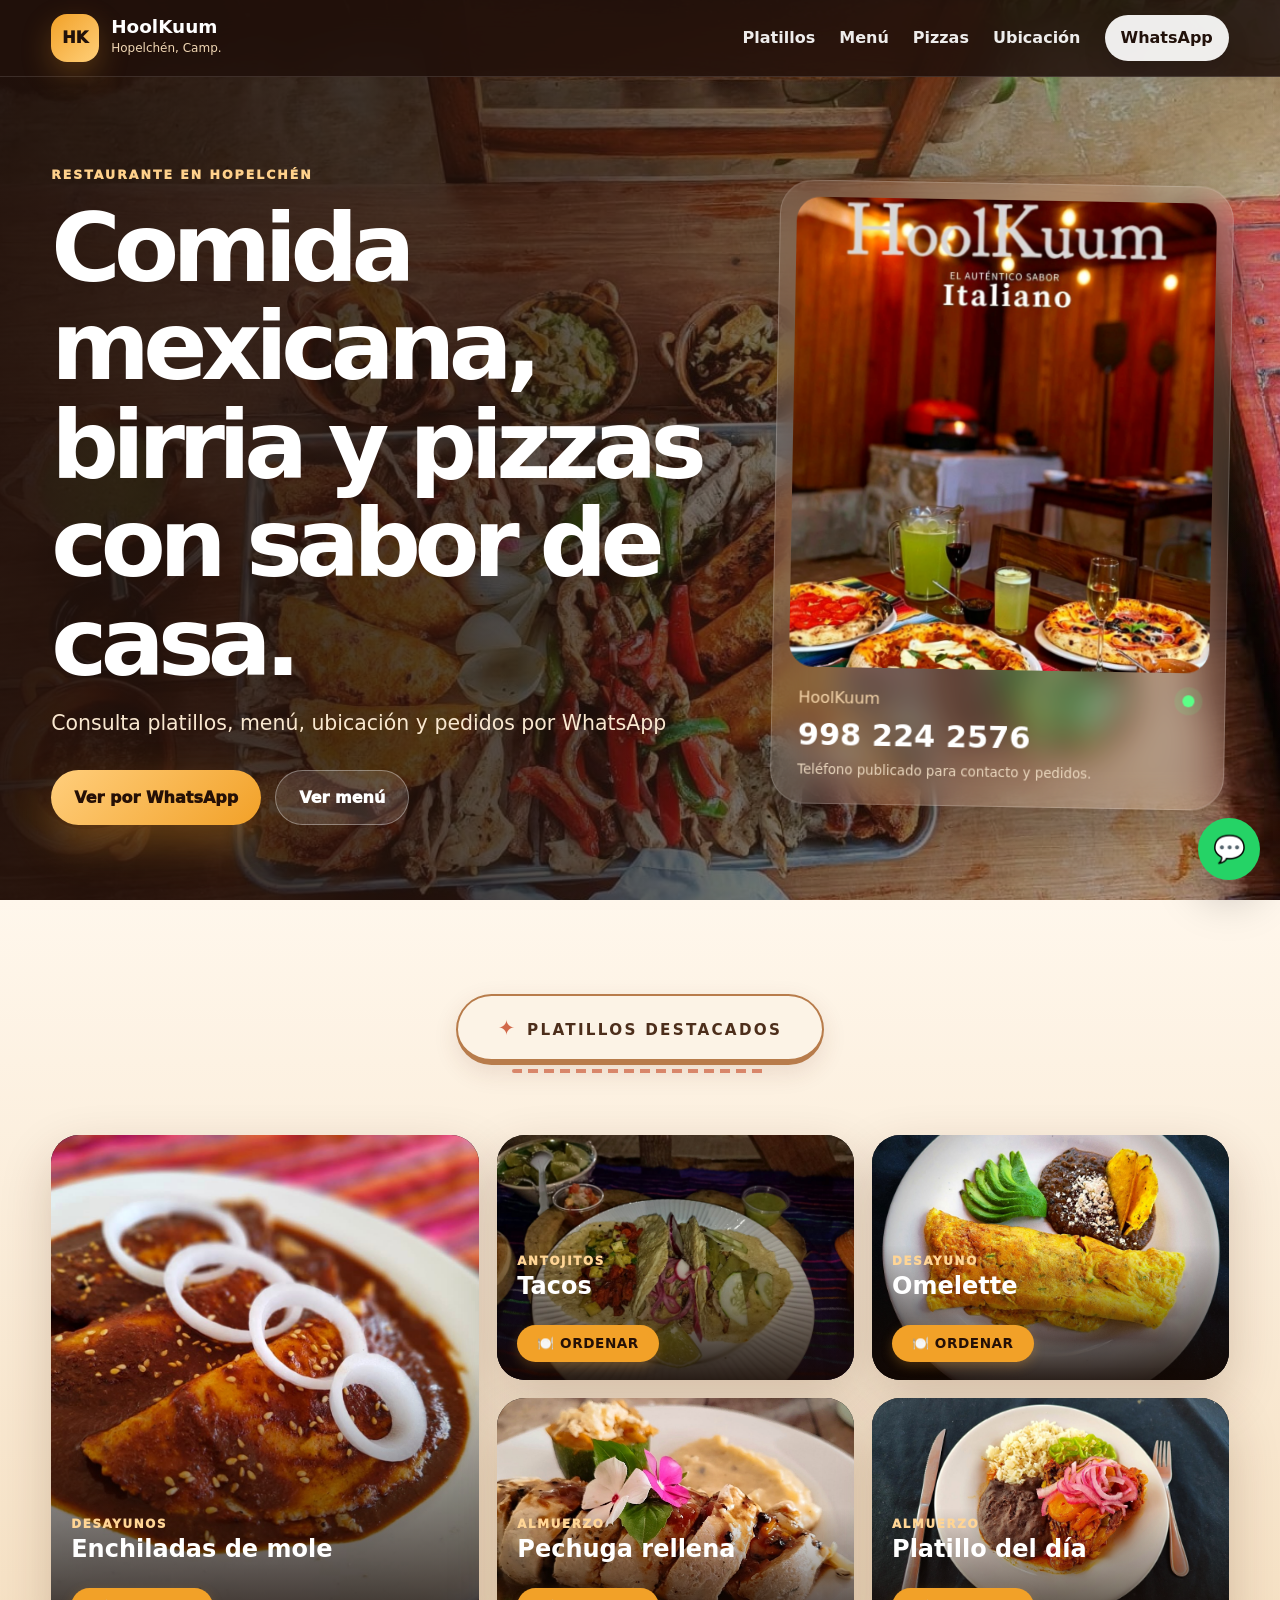
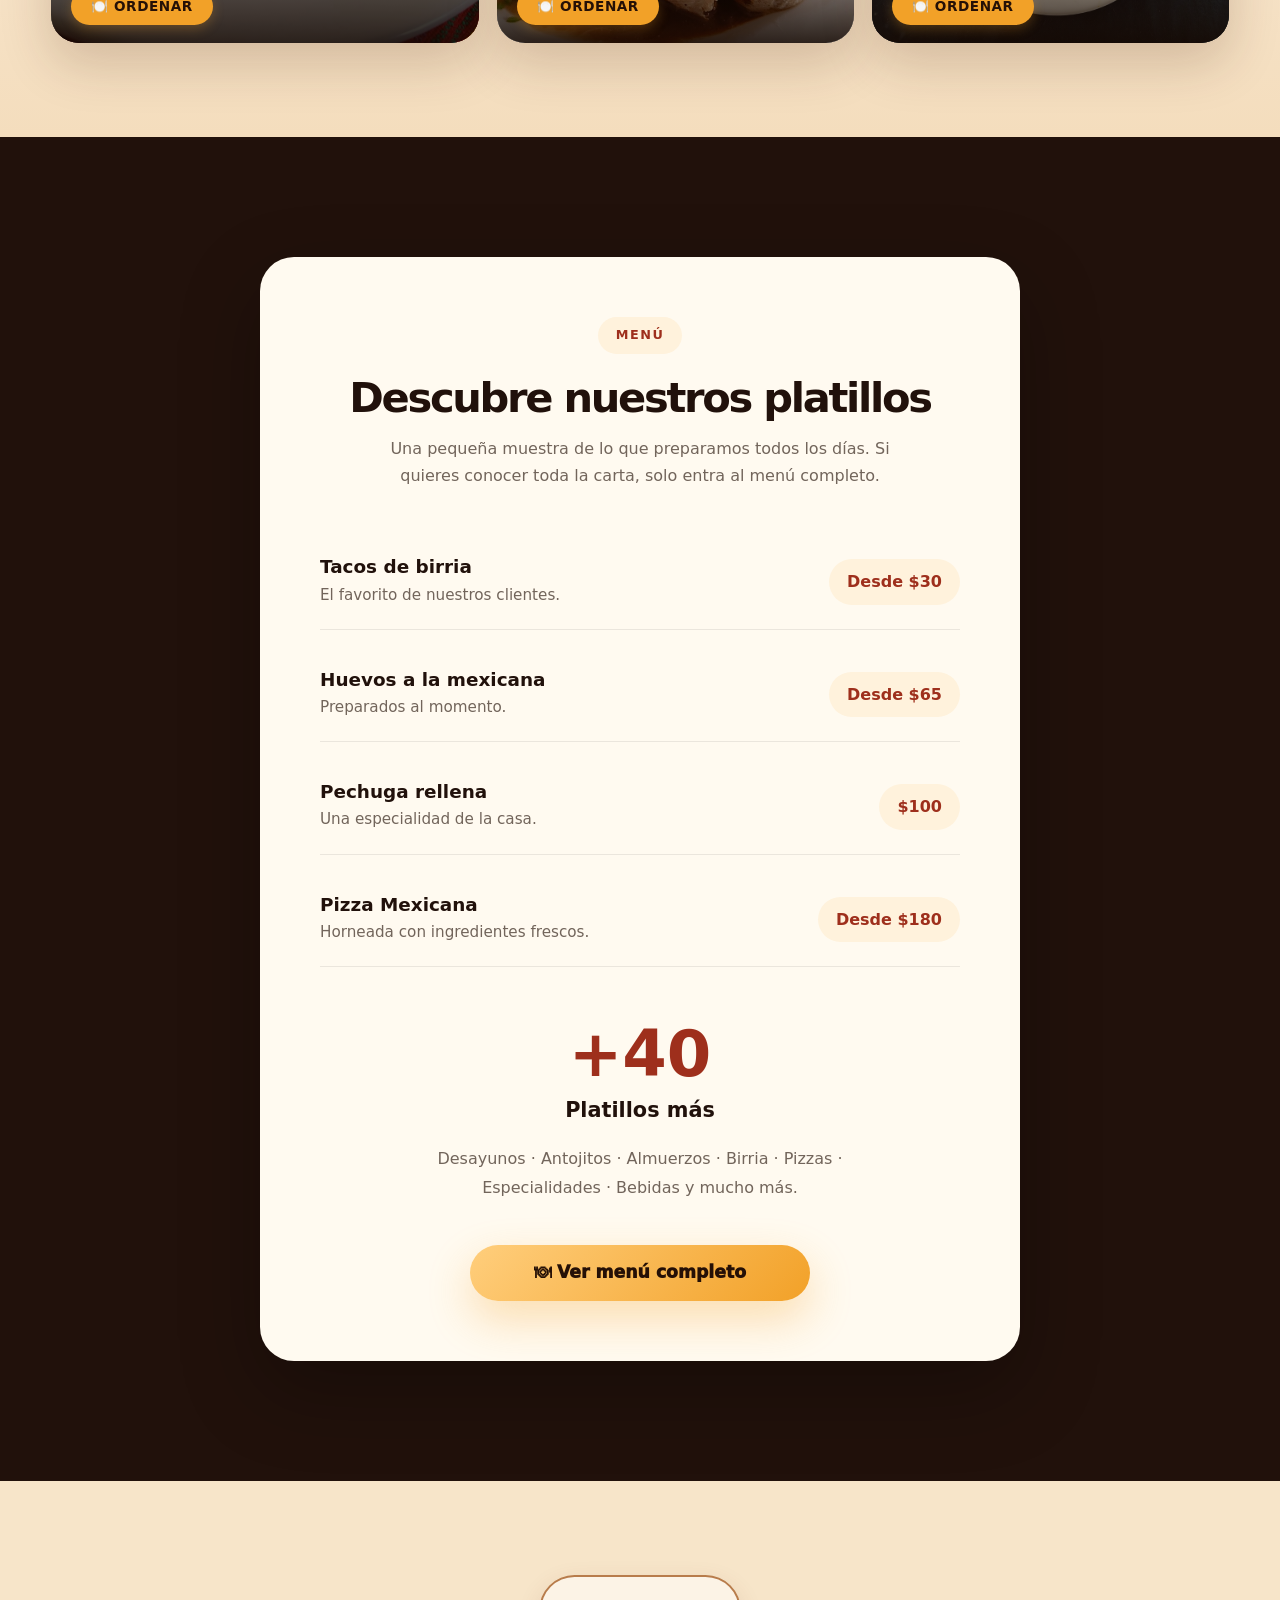
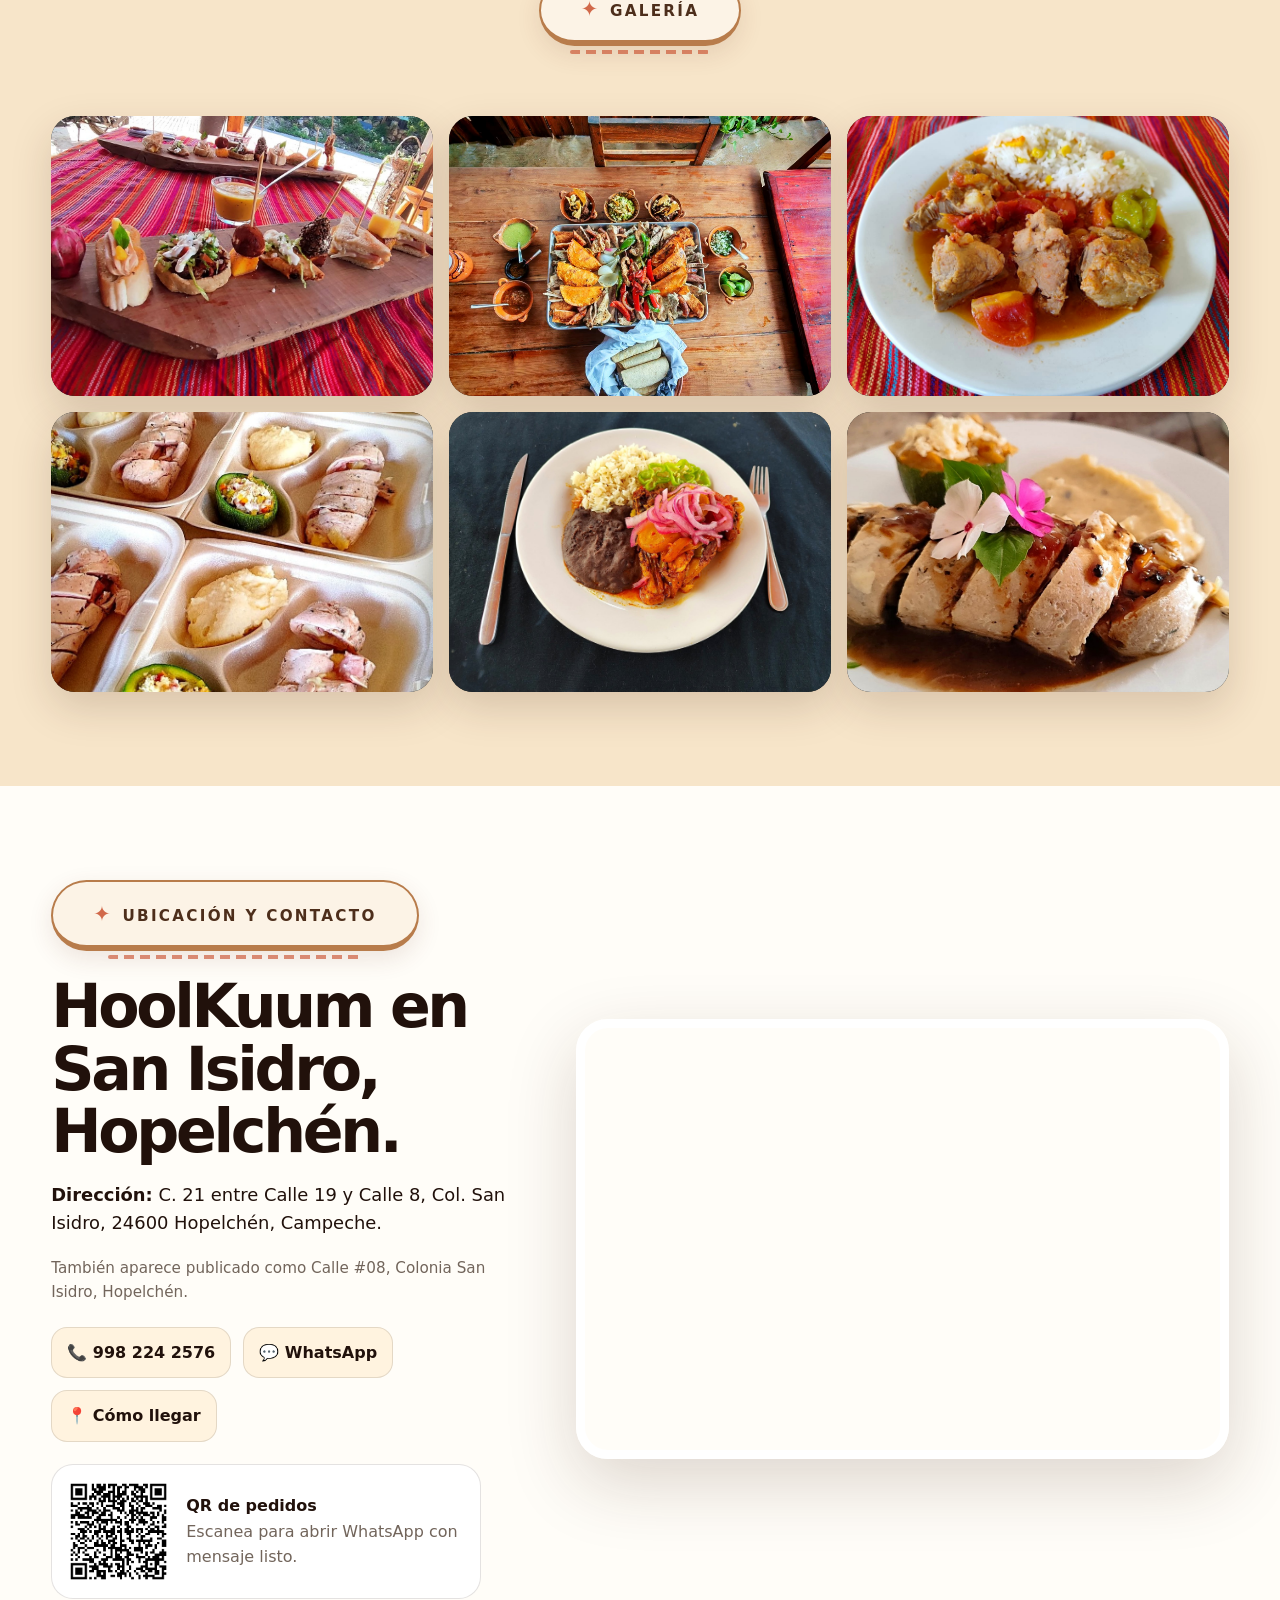
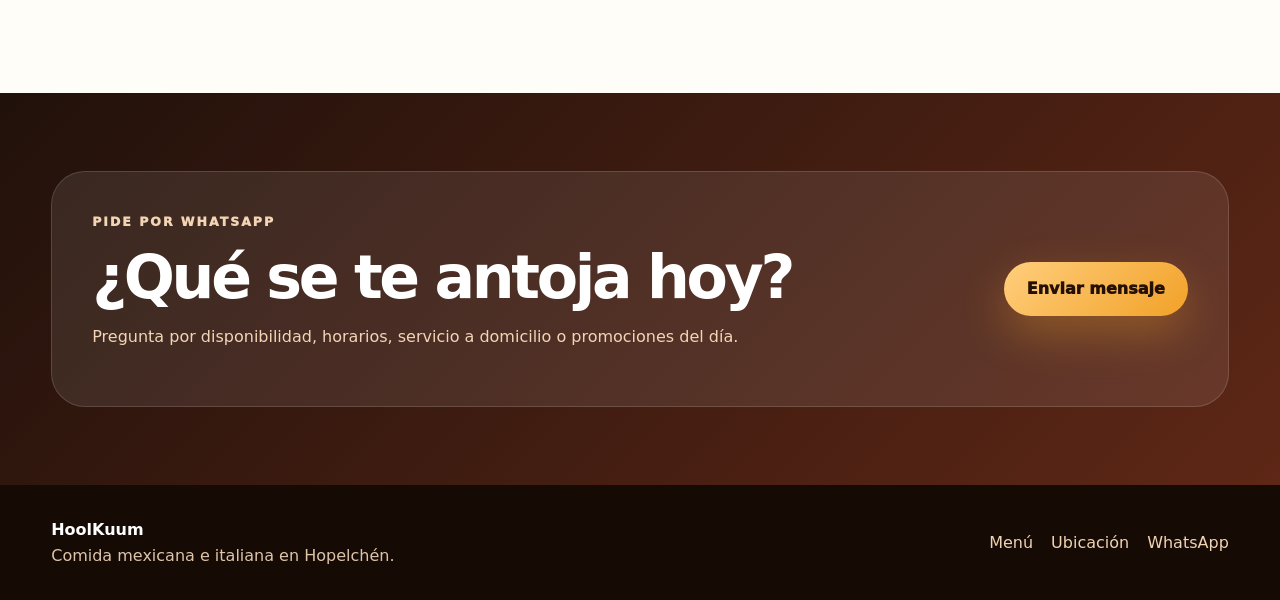
==== commit f3bd133e: "Add files via upload" ====
--- a/index.html
+++ b/index.html
@@ -56,138 +56,121 @@
       </div>
     </section>
 
-
-
+    <!-- ===== PLATILLOS DESTACADOS CON BOTÓN ORDENAR ===== -->
     <section class="section dishes" id="platillos">
       <div class="container">
         <div class="section-title">
           <p class="eyebrow dark">Platillos destacados</p>
-          
         </div>
         <div class="dish-grid">
-          <article class="dish-card big"><img src="assets/img/enchiladas-mole.jpg" alt="Enchiladas de mole" /><div><p>Desayunos</p><h3>Enchiladas de mole</div></article>
-          <article class="dish-card"><img src="assets/img/tacos.jpg" alt="Tacos HoolKuum" /><div><p>Antojitos</p><h3>Tacos</div></article>
-          <article class="dish-card"><img src="assets/img/omelette.jpg" alt="Omelette" /><div><p>Desayuno</p><h3>Omelette</div></article>
-          <article class="dish-card"><img src="assets/img/pechuga-rellena.jpg" alt="Pechuga rellena" /><div><p>Almuerzo</p></div></article>
-          <article class="dish-card"><img src="assets/img/platillo-arroz-frijol.jpg" alt="Platillo con arroz y frijol" /><div><p>Almuerzo</p><h3>Platillo del día</div></article>
-        </div>
-      </div>
-    </section>
-
-  <section class="section menu-section" id="menu">
-
-    <div class="container">
-
+          <!-- Enchiladas de mole → #desayunos -->
+          <article class="dish-card big">
+            <img src="assets/img/enchiladas-mole.jpg" alt="Enchiladas de mole" />
+            <div>
+              <p>Desayunos</p>
+              <h3>Enchiladas de mole</h3>
+              <a href="menu-completo.html#desayunos" class="btn-order">🍽️ Ordenar</a>
+            </div>
+          </article>
+
+          <!-- Tacos → #antojitos -->
+          <article class="dish-card">
+            <img src="assets/img/tacos.jpg" alt="Tacos HoolKuum" />
+            <div>
+              <p>Antojitos</p>
+              <h3>Tacos</h3>
+              <a href="menu-completo.html#antojitos" class="btn-order">🍽️ Ordenar</a>
+            </div>
+          </article>
+
+          <!-- Omelette → #desayunos -->
+          <article class="dish-card">
+            <img src="assets/img/omelette.jpg" alt="Omelette" />
+            <div>
+              <p>Desayuno</p>
+              <h3>Omelette</h3>
+              <a href="menu-completo.html#desayunos" class="btn-order">🍽️ Ordenar</a>
+            </div>
+          </article>
+
+          <!-- Pechuga rellena → #desayunos -->
+          <article class="dish-card">
+            <img src="assets/img/pechuga-rellena.jpg" alt="Pechuga rellena" />
+            <div>
+              <p>Almuerzo</p>
+              <h3>Pechuga rellena</h3>
+              <a href="menu-completo.html#desayunos" class="btn-order">🍽️ Ordenar</a>
+            </div>
+          </article>
+
+          <!-- Platillo del día → #cocina-mexicana -->
+          <article class="dish-card">
+            <img src="assets/img/platillo-arroz-frijol.jpg" alt="Platillo con arroz y frijol" />
+            <div>
+              <p>Almuerzo</p>
+              <h3>Platillo del día</h3>
+              <a href="menu-completo.html#cocina-mexicana" class="btn-order">🍽️ Ordenar</a>
+            </div>
+          </article>
+        </div>
+      </div>
+    </section>
+
+    <section class="section menu-section" id="menu">
+      <div class="container">
         <div class="menu-preview-card">
-
-            <span class="menu-label">
-                MENÚ
-            </span>
-
-            <h2>
-                Descubre nuestros platillos
-            </h2>
-
-            <p class="menu-description">
-                Una pequeña muestra de lo que preparamos todos los días.
-                Si quieres conocer toda la carta, solo entra al menú completo.
-            </p>
-
-            <div class="preview-items">
-
-                <div class="preview-item">
-
-                    <div class="preview-info">
-                        <h3> Tacos de birria</h3>
-                        <span>El favorito de nuestros clientes.</span>
-                    </div>
-
-                    <div class="preview-price">
-                        Desde $30
-                    </div>
-
-                </div>
-
-                <div class="preview-item">
-
-                    <div class="preview-info">
-                        <h3> Huevos a la mexicana</h3>
-                        <span>Preparados al momento.</span>
-                    </div>
-
-                    <div class="preview-price">
-                        Desde $65
-                    </div>
-
-                </div>
-
-                <div class="preview-item">
-
-                    <div class="preview-info">
-                        <h3> Pechuga rellena</h3>
-                        <span>Una especialidad de la casa.</span>
-                    </div>
-
-                    <div class="preview-price">
-                        $100
-                    </div>
-
-                </div>
-
-                <div class="preview-item">
-
-                    <div class="preview-info">
-                        <h3> Pizza Mexicana</h3>
-                        <span>Horneada con ingredientes frescos.</span>
-                    </div>
-
-                    <div class="preview-price">
-                        Desde $180
-                    </div>
-
-                </div>
-
-            </div>
-
-            <div class="menu-more">
-
-                <div class="menu-more-number">
-
-                    +40
-
-                </div>
-
-                <div class="menu-more-text">
-
-                    <strong>Platillos más</strong>
-
-                    <p>
-                        Desayunos · Antojitos · Almuerzos · Birria ·
-                        Pizzas · Especialidades · Bebidas y mucho más.
-                    </p>
-
-                </div>
-
-            </div>
-
-            <a class="btn primary menu-preview-button"
-               href="menu-completo.html">
-
-                🍽 Ver menú completo
-
-            </a>
-
-        </div>
-
-    </div>
-
-</section>
+          <span class="menu-label">MENÚ</span>
+          <h2>Descubre nuestros platillos</h2>
+          <p class="menu-description">
+            Una pequeña muestra de lo que preparamos todos los días.
+            Si quieres conocer toda la carta, solo entra al menú completo.
+          </p>
+          <div class="preview-items">
+            <div class="preview-item">
+              <div class="preview-info">
+                <h3>Tacos de birria</h3>
+                <span>El favorito de nuestros clientes.</span>
+              </div>
+              <div class="preview-price">Desde $30</div>
+            </div>
+            <div class="preview-item">
+              <div class="preview-info">
+                <h3>Huevos a la mexicana</h3>
+                <span>Preparados al momento.</span>
+              </div>
+              <div class="preview-price">Desde $65</div>
+            </div>
+            <div class="preview-item">
+              <div class="preview-info">
+                <h3>Pechuga rellena</h3>
+                <span>Una especialidad de la casa.</span>
+              </div>
+              <div class="preview-price">$100</div>
+            </div>
+            <div class="preview-item">
+              <div class="preview-info">
+                <h3>Pizza Mexicana</h3>
+                <span>Horneada con ingredientes frescos.</span>
+              </div>
+              <div class="preview-price">Desde $180</div>
+            </div>
+          </div>
+          <div class="menu-more">
+            <div class="menu-more-number">+40</div>
+            <div class="menu-more-text">
+              <strong>Platillos más</strong>
+              <p>Desayunos · Antojitos · Almuerzos · Birria · Pizzas · Especialidades · Bebidas y mucho más.</p>
+            </div>
+          </div>
+          <a class="btn primary menu-preview-button" href="menu-completo.html">🍽 Ver menú completo</a>
+        </div>
+      </div>
+    </section>
 
     <section class="section gallery" id="galeria">
       <div class="container">
         <div class="section-title">
           <p class="eyebrow dark">Galería</p>
-         
         </div>
         <div class="gallery-grid">
           <button data-full="assets/img/tabla-antojitos.jpg"><img src="assets/img/tabla-antojitos.jpg" alt="Tabla de antojitos" /></button>
--- a/assets/css/styles.css
+++ b/assets/css/styles.css
@@ -400,6 +400,30 @@
     font-weight:900;
     color:#fff
 }
+
+/* ===== BOTÓN ORDENAR EN TARJETAS DESTACADAS ===== */
+.dish-card .btn-order {
+  display: inline-block;
+  margin-top: 10px;
+  padding: 8px 20px;
+  background: var(--orange);
+  color: #251006;
+  border-radius: 999px;
+  font-weight: 800;
+  font-size: 0.85rem;
+  text-transform: uppercase;
+  letter-spacing: 0.04em;
+  transition: all 0.2s ease;
+  box-shadow: 0 4px 12px rgba(242, 161, 40, 0.25);
+  text-decoration: none;
+}
+.dish-card .btn-order:hover {
+  transform: translateY(-2px);
+  background: var(--red2);
+  color: #fff;
+  box-shadow: 0 8px 20px rgba(199, 71, 36, 0.3);
+}
+
 /* ===== VISTA PREVIA DEL MENÚ (NUEVA) ===== */
 .menu-section {
     background:var(--ink);
